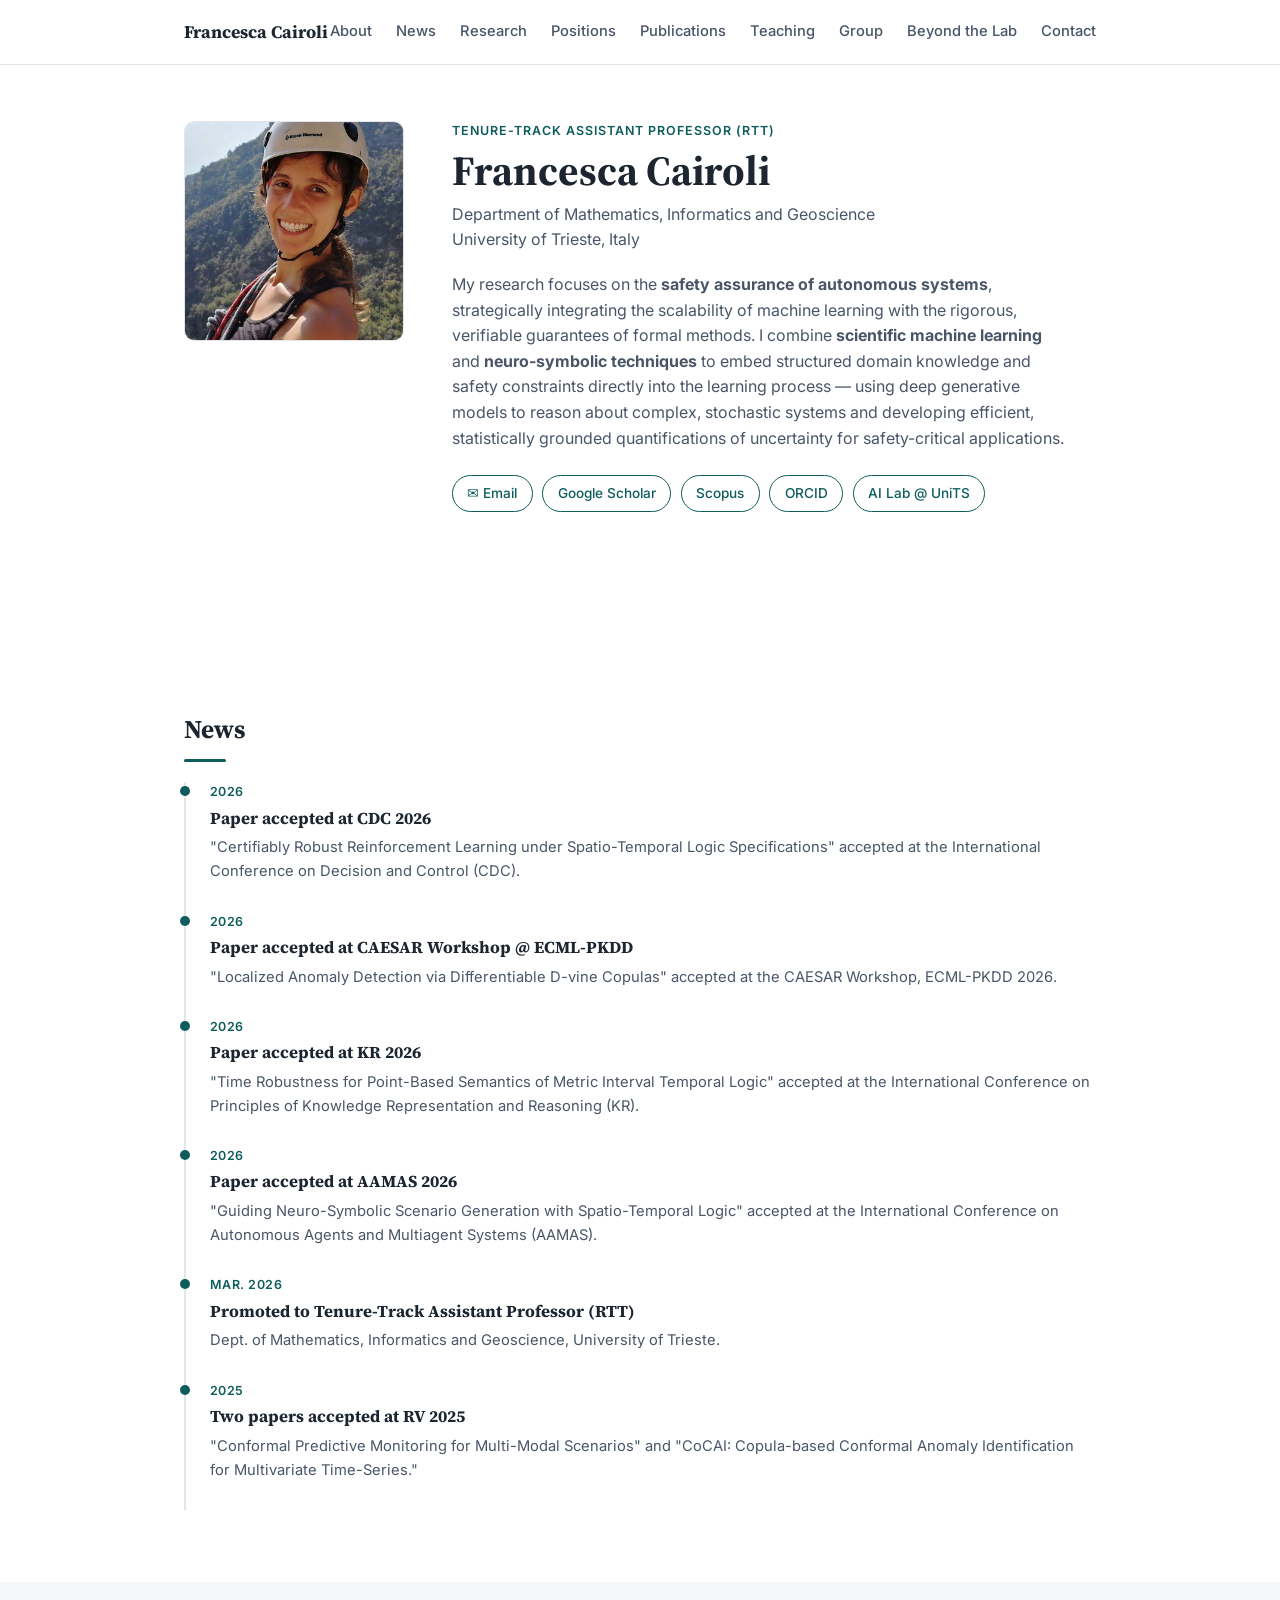
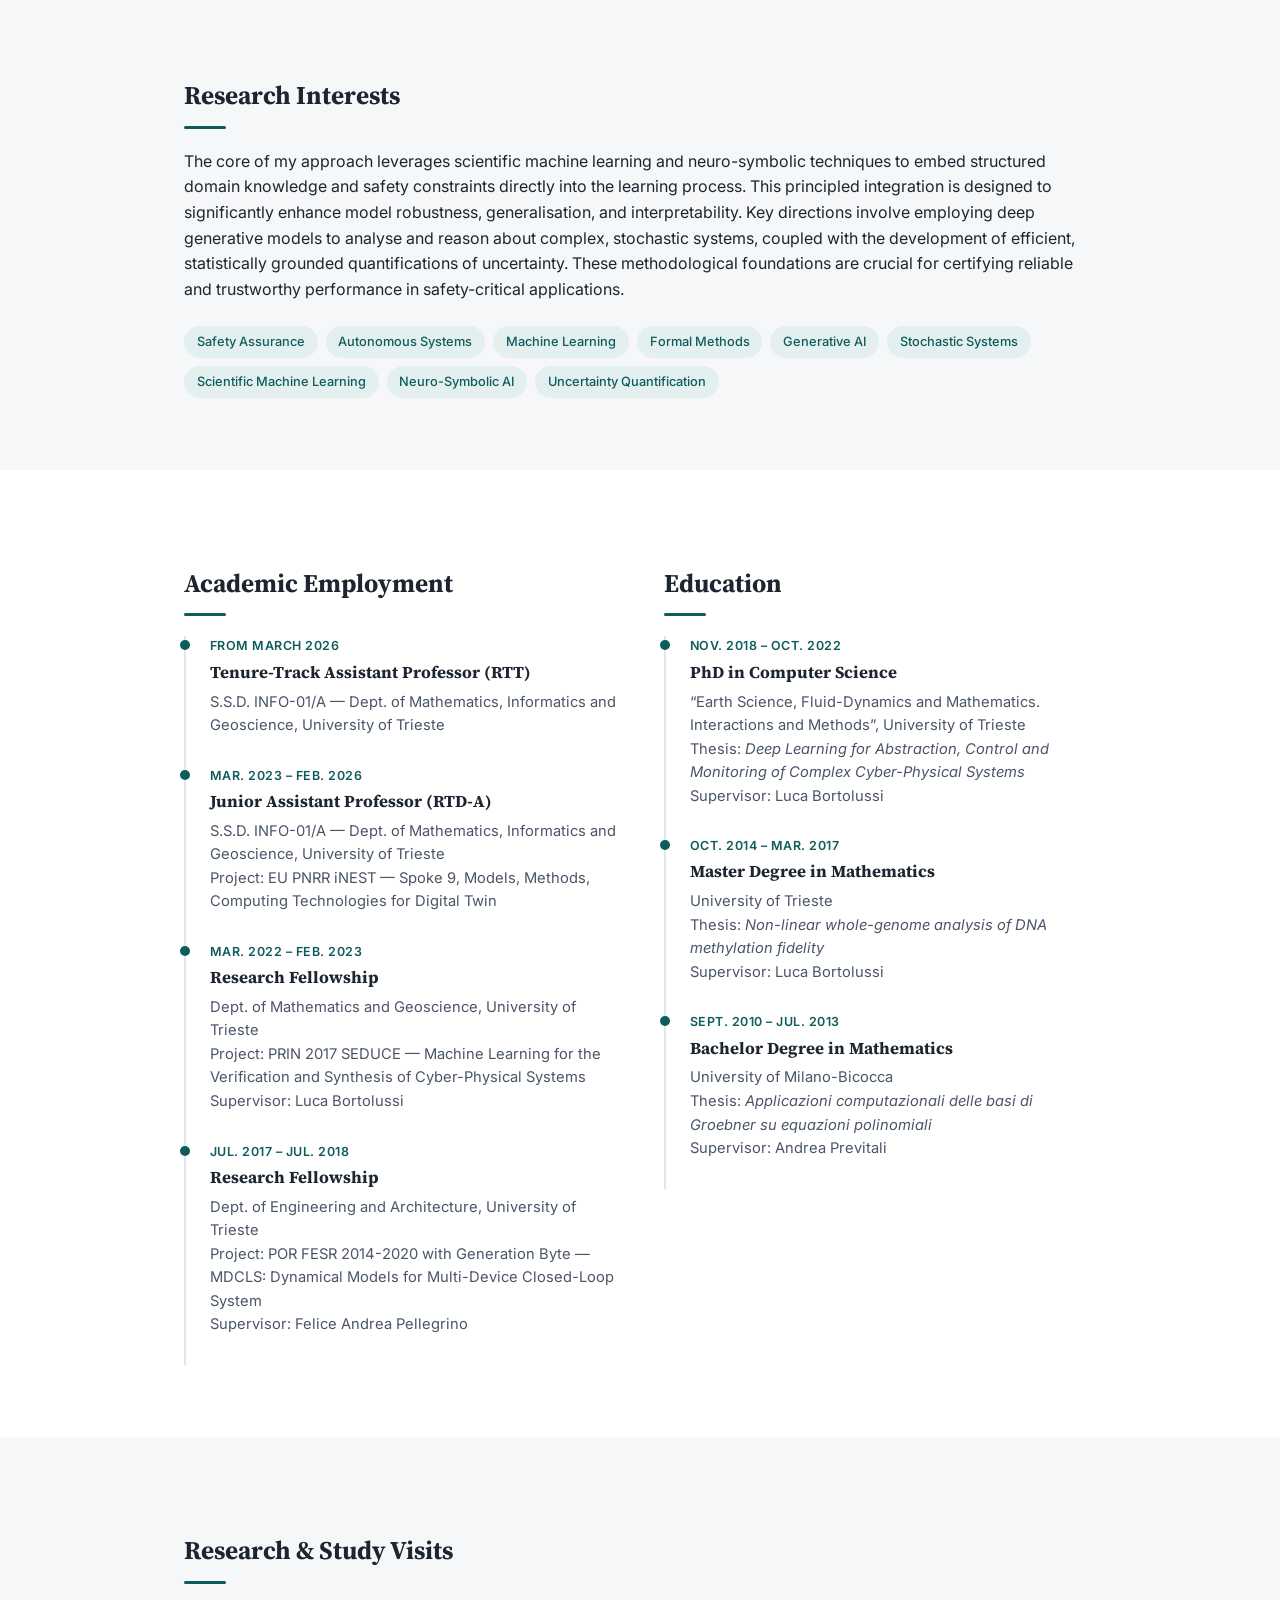
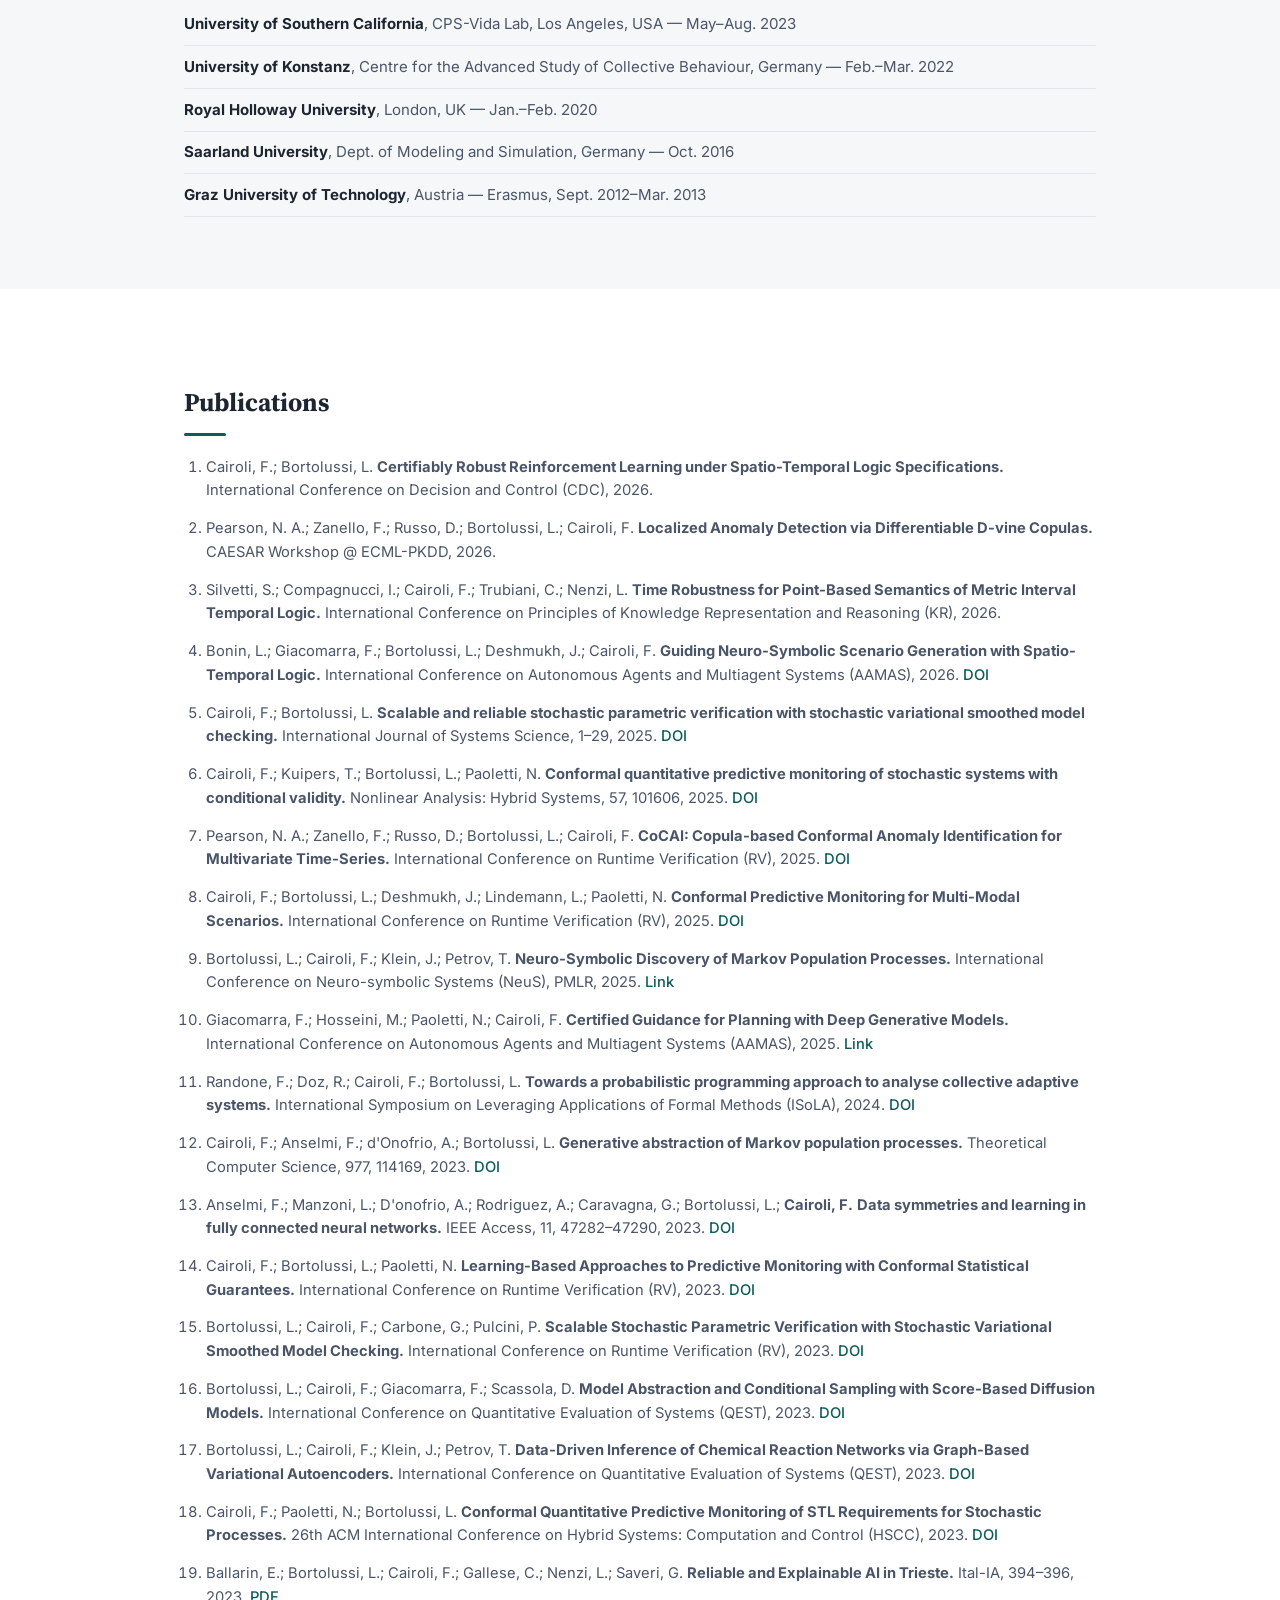
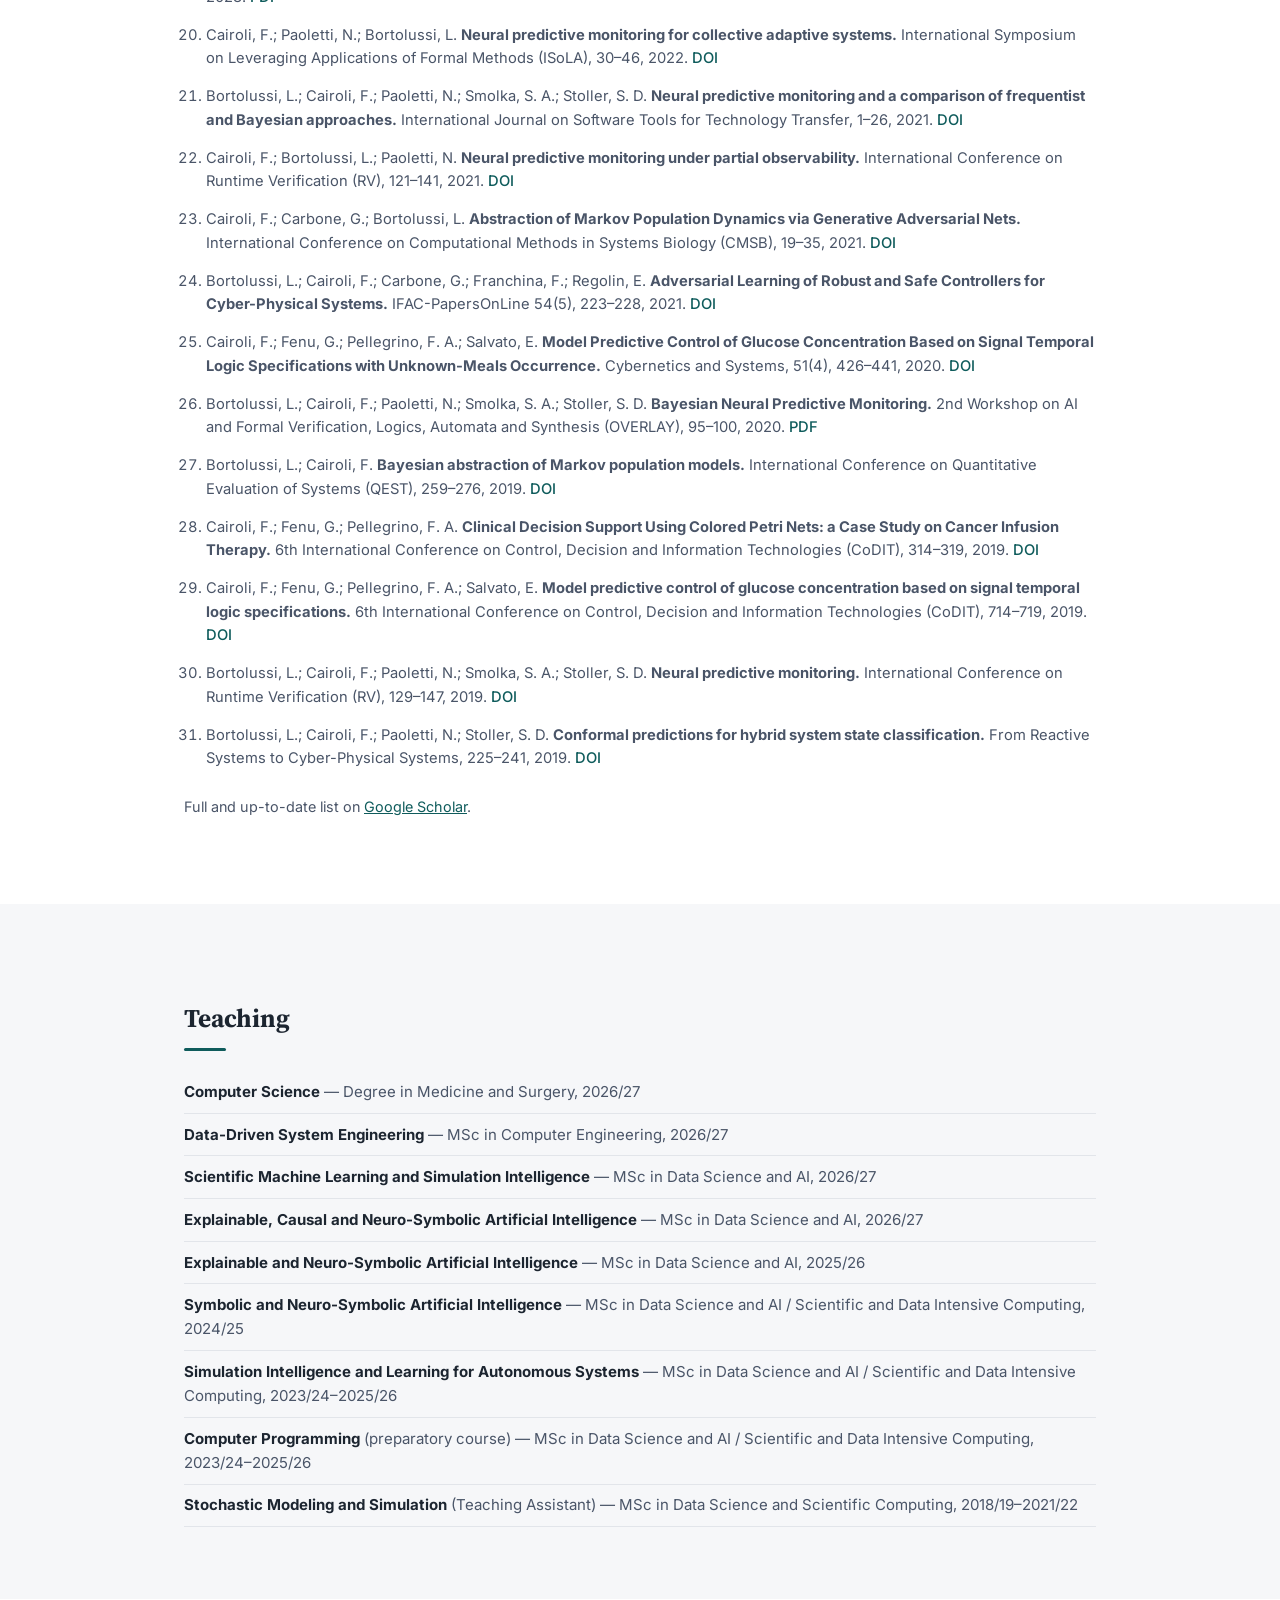
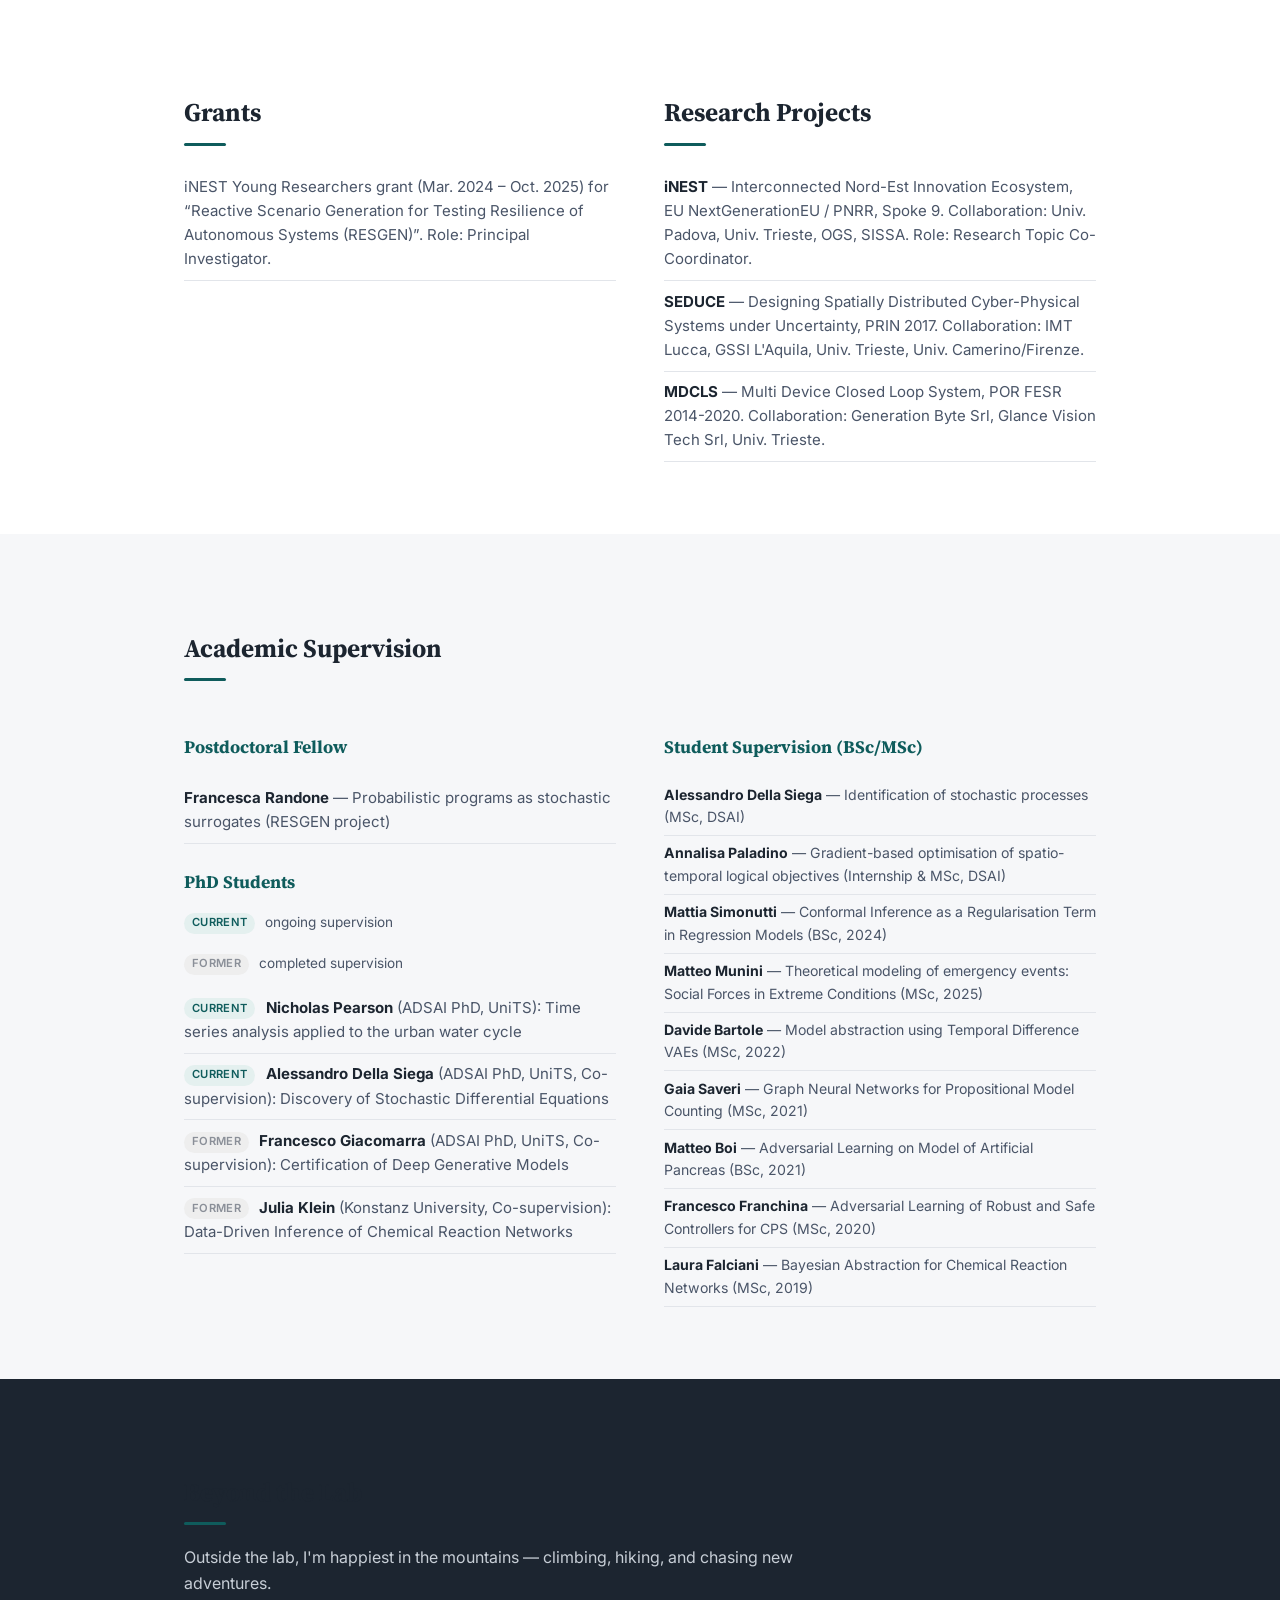
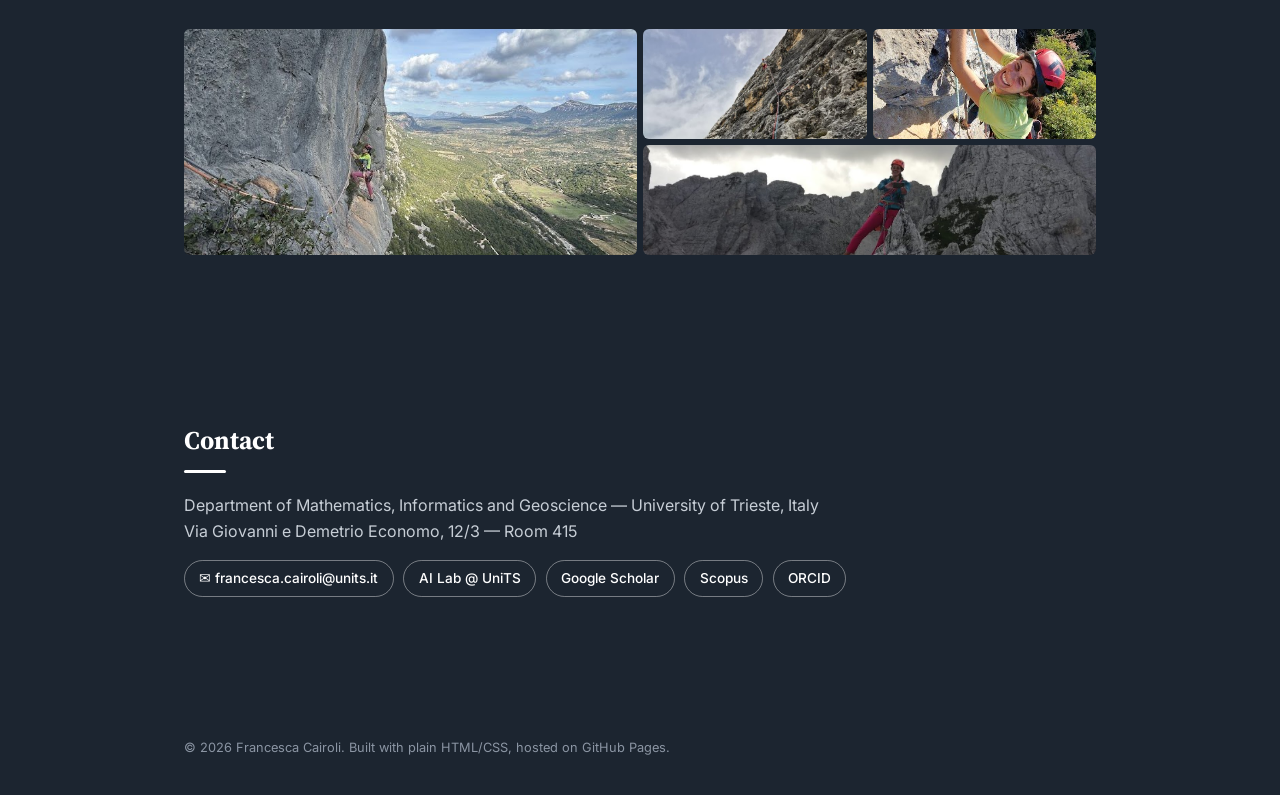
==== index.html @ 7a0b8127 "Add legend for Current/Former badges and merge double parentheses in PhD list" ====
<!DOCTYPE html>
<html lang="en">
<head>
<meta charset="UTF-8">
<meta name="viewport" content="width=device-width, initial-scale=1.0">
<title>Francesca Cairoli — Assistant Professor, University of Trieste</title>
<meta name="description" content="Francesca Cairoli, Tenure-Track Assistant Professor at the University of Trieste. Research on safety assurance of autonomous systems, scientific machine learning, and neuro-symbolic AI.">
<link rel="icon" href="data:,">
<link rel="preconnect" href="https://fonts.googleapis.com">
<link href="https://fonts.googleapis.com/css2?family=Source+Serif+4:wght@400;600;700&family=Inter:wght@400;500;600;700&display=swap" rel="stylesheet">
<link rel="stylesheet" href="css/style.css">
</head>
<body>

<header class="site-header">
  <div class="container header-inner">
    <a href="#top" class="brand">Francesca Cairoli</a>
    <button class="nav-toggle" id="navToggle" aria-label="Toggle navigation" aria-expanded="false">
      <span></span><span></span><span></span>
    </button>
    <nav class="site-nav" id="siteNav">
      <a href="#about">About</a>
      <a href="#news">News</a>
      <a href="#research">Research</a>
      <a href="#employment">Positions</a>
      <a href="#publications">Publications</a>
      <a href="#teaching">Teaching</a>
      <a href="#group">Group</a>
      <a href="#beyond">Beyond the Lab</a>
      <a href="#contact">Contact</a>
    </nav>
  </div>
</header>

<main id="top">

  <!-- ABOUT / HERO -->
  <section id="about" class="section hero">
    <div class="container hero-grid">
      <div class="hero-photo">
        <img src="assets/profile.jpg" alt="Portrait of Francesca Cairoli">
      </div>
      <div class="hero-text">
        <p class="eyebrow">Tenure-Track Assistant Professor (RTT)</p>
        <h1>Francesca Cairoli</h1>
        <p class="subtitle">Department of Mathematics, Informatics and Geoscience<br>University of Trieste, Italy</p>
        <p class="bio">
          My research focuses on the <strong>safety assurance of autonomous systems</strong>, strategically
          integrating the scalability of machine learning with the rigorous, verifiable guarantees of formal
          methods. I combine <strong>scientific machine learning</strong> and <strong>neuro-symbolic techniques</strong>
          to embed structured domain knowledge and safety constraints directly into the learning process —
          using deep generative models to reason about complex, stochastic systems and developing efficient,
          statistically grounded quantifications of uncertainty for safety-critical applications.
        </p>
        <div class="hero-links">
          <a href="mailto:francesca.cairoli@units.it">✉ Email</a>
          <a href="https://scholar.google.it/citations?user=3s1GGlIAAAAJ&hl=it" target="_blank" rel="noopener">Google Scholar</a>
          <a href="https://www.scopus.com/authid/detail.uri?authorId=57211159271" target="_blank" rel="noopener">Scopus</a>
          <a href="https://orcid.org/0000-0002-6994-6553" target="_blank" rel="noopener">ORCID</a>
          <a href="https://ai-lab.units.it/?page_id=240" target="_blank" rel="noopener">AI Lab @ UniTS</a>
        </div>
      </div>
    </div>
  </section>

  <!-- NEWS -->
  <section id="news" class="section">
    <div class="container">
      <h2>News</h2>
      <ul class="timeline">
        <li>
          <div class="timeline-date">2026</div>
          <div class="timeline-body">
            <h3>Paper accepted at CDC 2026</h3>
            <p>"Certifiably Robust Reinforcement Learning under Spatio-Temporal Logic Specifications" accepted at the International Conference on Decision and Control (CDC).</p>
          </div>
        </li>
        <li>
          <div class="timeline-date">2026</div>
          <div class="timeline-body">
            <h3>Paper accepted at CAESAR Workshop @ ECML-PKDD</h3>
            <p>"Localized Anomaly Detection via Differentiable D-vine Copulas" accepted at the CAESAR Workshop, ECML-PKDD 2026.</p>
          </div>
        </li>
        <li>
          <div class="timeline-date">2026</div>
          <div class="timeline-body">
            <h3>Paper accepted at KR 2026</h3>
            <p>"Time Robustness for Point-Based Semantics of Metric Interval Temporal Logic" accepted at the International Conference on Principles of Knowledge Representation and Reasoning (KR).</p>
          </div>
        </li>
        <li>
          <div class="timeline-date">2026</div>
          <div class="timeline-body">
            <h3>Paper accepted at AAMAS 2026</h3>
            <p>"Guiding Neuro-Symbolic Scenario Generation with Spatio-Temporal Logic" accepted at the International Conference on Autonomous Agents and Multiagent Systems (AAMAS).</p>
          </div>
        </li>
        <li>
          <div class="timeline-date">Mar. 2026</div>
          <div class="timeline-body">
            <h3>Promoted to Tenure-Track Assistant Professor (RTT)</h3>
            <p>Dept. of Mathematics, Informatics and Geoscience, University of Trieste.</p>
          </div>
        </li>
        <li>
          <div class="timeline-date">2025</div>
          <div class="timeline-body">
            <h3>Two papers accepted at RV 2025</h3>
            <p>"Conformal Predictive Monitoring for Multi-Modal Scenarios" and "CoCAI: Copula-based Conformal Anomaly Identification for Multivariate Time-Series."</p>
          </div>
        </li>
      </ul>
    </div>
  </section>

  <!-- RESEARCH -->
  <section id="research" class="section alt">
    <div class="container">
      <h2>Research Interests</h2>
      <p>
        The core of my approach leverages scientific machine learning and neuro-symbolic techniques to embed
        structured domain knowledge and safety constraints directly into the learning process. This principled
        integration is designed to significantly enhance model robustness, generalisation, and interpretability.
        Key directions involve employing deep generative models to analyse and reason about complex, stochastic
        systems, coupled with the development of efficient, statistically grounded quantifications of uncertainty.
        These methodological foundations are crucial for certifying reliable and trustworthy performance in
        safety-critical applications.
      </p>
      <div class="tags">
        <span>Safety Assurance</span><span>Autonomous Systems</span><span>Machine Learning</span>
        <span>Formal Methods</span><span>Generative AI</span><span>Stochastic Systems</span>
        <span>Scientific Machine Learning</span><span>Neuro-Symbolic AI</span><span>Uncertainty Quantification</span>
      </div>
    </div>
  </section>

  <!-- EMPLOYMENT & EDUCATION -->
  <section id="employment" class="section">
    <div class="container two-col">
      <div>
        <h2>Academic Employment</h2>
        <ul class="timeline">
          <li>
            <div class="timeline-date">From March 2026</div>
            <div class="timeline-body">
              <h3>Tenure-Track Assistant Professor (RTT)</h3>
              <p>S.S.D. INFO-01/A — Dept. of Mathematics, Informatics and Geoscience, University of Trieste</p>
            </div>
          </li>
          <li>
            <div class="timeline-date">Mar. 2023 – Feb. 2026</div>
            <div class="timeline-body">
              <h3>Junior Assistant Professor (RTD-A)</h3>
              <p>S.S.D. INFO-01/A — Dept. of Mathematics, Informatics and Geoscience, University of Trieste<br>
              Project: EU PNRR iNEST — Spoke 9, Models, Methods, Computing Technologies for Digital Twin</p>
            </div>
          </li>
          <li>
            <div class="timeline-date">Mar. 2022 – Feb. 2023</div>
            <div class="timeline-body">
              <h3>Research Fellowship</h3>
              <p>Dept. of Mathematics and Geoscience, University of Trieste<br>
              Project: PRIN 2017 SEDUCE — Machine Learning for the Verification and Synthesis of Cyber-Physical Systems<br>
              Supervisor: Luca Bortolussi</p>
            </div>
          </li>
          <li>
            <div class="timeline-date">Jul. 2017 – Jul. 2018</div>
            <div class="timeline-body">
              <h3>Research Fellowship</h3>
              <p>Dept. of Engineering and Architecture, University of Trieste<br>
              Project: POR FESR 2014-2020 with Generation Byte — MDCLS: Dynamical Models for Multi-Device Closed-Loop System<br>
              Supervisor: Felice Andrea Pellegrino</p>
            </div>
          </li>
        </ul>
      </div>
      <div>
        <h2>Education</h2>
        <ul class="timeline">
          <li>
            <div class="timeline-date">Nov. 2018 – Oct. 2022</div>
            <div class="timeline-body">
              <h3>PhD in Computer Science</h3>
              <p>“Earth Science, Fluid-Dynamics and Mathematics. Interactions and Methods”, University of Trieste<br>
              Thesis: <em>Deep Learning for Abstraction, Control and Monitoring of Complex Cyber-Physical Systems</em><br>
              Supervisor: Luca Bortolussi</p>
            </div>
          </li>
          <li>
            <div class="timeline-date">Oct. 2014 – Mar. 2017</div>
            <div class="timeline-body">
              <h3>Master Degree in Mathematics</h3>
              <p>University of Trieste<br>
              Thesis: <em>Non-linear whole-genome analysis of DNA methylation fidelity</em><br>
              Supervisor: Luca Bortolussi</p>
            </div>
          </li>
          <li>
            <div class="timeline-date">Sept. 2010 – Jul. 2013</div>
            <div class="timeline-body">
              <h3>Bachelor Degree in Mathematics</h3>
              <p>University of Milano-Bicocca<br>
              Thesis: <em>Applicazioni computazionali delle basi di Groebner su equazioni polinomiali</em><br>
              Supervisor: Andrea Previtali</p>
            </div>
          </li>
        </ul>
      </div>
    </div>
  </section>

  <!-- RESEARCH VISITS -->
  <section class="section alt">
    <div class="container">
      <h2>Research &amp; Study Visits</h2>
      <ul class="plain-list">
        <li><strong>University of Southern California</strong>, CPS-Vida Lab, Los Angeles, USA — May–Aug. 2023</li>
        <li><strong>University of Konstanz</strong>, Centre for the Advanced Study of Collective Behaviour, Germany — Feb.–Mar. 2022</li>
        <li><strong>Royal Holloway University</strong>, London, UK — Jan.–Feb. 2020</li>
        <li><strong>Saarland University</strong>, Dept. of Modeling and Simulation, Germany — Oct. 2016</li>
        <li><strong>Graz University of Technology</strong>, Austria — Erasmus, Sept. 2012–Mar. 2013</li>
      </ul>
    </div>
  </section>

  <!-- PUBLICATIONS -->
  <section id="publications" class="section">
    <div class="container">
      <h2>Publications</h2>

      <ol class="pub-list">
        <li>Cairoli, F.; Bortolussi, L. <strong>Certifiably Robust Reinforcement Learning under Spatio-Temporal Logic Specifications.</strong> International Conference on Decision and Control (CDC), 2026.</li>
        <li>Pearson, N. A.; Zanello, F.; Russo, D.; Bortolussi, L.; Cairoli, F. <strong>Localized Anomaly Detection via Differentiable D-vine Copulas.</strong> CAESAR Workshop @ ECML-PKDD, 2026.</li>
        <li>Silvetti, S.; Compagnucci, I.; Cairoli, F.; Trubiani, C.; Nenzi, L. <strong>Time Robustness for Point-Based Semantics of Metric Interval Temporal Logic.</strong> International Conference on Principles of Knowledge Representation and Reasoning (KR), 2026.</li>
        <li>Bonin, L.; Giacomarra, F.; Bortolussi, L.; Deshmukh, J.; Cairoli, F. <strong>Guiding Neuro-Symbolic Scenario Generation with Spatio-Temporal Logic.</strong> International Conference on Autonomous Agents and Multiagent Systems (AAMAS), 2026. <a href="https://doi.org/10.65109/JCRA2597" target="_blank" rel="noopener">DOI</a></li>
        <li>Cairoli, F.; Bortolussi, L. <strong>Scalable and reliable stochastic parametric verification with stochastic variational smoothed model checking.</strong> International Journal of Systems Science, 1–29, 2025. <a href="https://doi.org/10.1080/00207721.2025.2490618" target="_blank" rel="noopener">DOI</a></li>
        <li>Cairoli, F.; Kuipers, T.; Bortolussi, L.; Paoletti, N. <strong>Conformal quantitative predictive monitoring of stochastic systems with conditional validity.</strong> Nonlinear Analysis: Hybrid Systems, 57, 101606, 2025. <a href="https://doi.org/10.1016/j.nahs.2025.101606" target="_blank" rel="noopener">DOI</a></li>
        <li>Pearson, N. A.; Zanello, F.; Russo, D.; Bortolussi, L.; Cairoli, F. <strong>CoCAI: Copula-based Conformal Anomaly Identification for Multivariate Time-Series.</strong> International Conference on Runtime Verification (RV), 2025. <a href="https://doi.org/10.1007/978-3-032-05435-7_17" target="_blank" rel="noopener">DOI</a></li>
        <li>Cairoli, F.; Bortolussi, L.; Deshmukh, J.; Lindemann, L.; Paoletti, N. <strong>Conformal Predictive Monitoring for Multi-Modal Scenarios.</strong> International Conference on Runtime Verification (RV), 2025. <a href="https://doi.org/10.1007/978-3-032-05435-7_19" target="_blank" rel="noopener">DOI</a></li>
        <li>Bortolussi, L.; Cairoli, F.; Klein, J.; Petrov, T. <strong>Neuro-Symbolic Discovery of Markov Population Processes.</strong> International Conference on Neuro-symbolic Systems (NeuS), PMLR, 2025. <a href="https://proceedings.mlr.press/v288/bortolussi25a.html" target="_blank" rel="noopener">Link</a></li>
        <li>Giacomarra, F.; Hosseini, M.; Paoletti, N.; Cairoli, F. <strong>Certified Guidance for Planning with Deep Generative Models.</strong> International Conference on Autonomous Agents and Multiagent Systems (AAMAS), 2025. <a href="https://dl.acm.org/doi/10.5555/3709347.3743606" target="_blank" rel="noopener">Link</a></li>
        <li>Randone, F.; Doz, R.; Cairoli, F.; Bortolussi, L. <strong>Towards a probabilistic programming approach to analyse collective adaptive systems.</strong> International Symposium on Leveraging Applications of Formal Methods (ISoLA), 2024. <a href="https://doi.org/10.1007/978-3-031-73709-1_11" target="_blank" rel="noopener">DOI</a></li>
        <li>Cairoli, F.; Anselmi, F.; d'Onofrio, A.; Bortolussi, L. <strong>Generative abstraction of Markov population processes.</strong> Theoretical Computer Science, 977, 114169, 2023. <a href="https://doi.org/10.1016/j.tcs.2023.114169" target="_blank" rel="noopener">DOI</a></li>
        <li>Anselmi, F.; Manzoni, L.; D'onofrio, A.; Rodriguez, A.; Caravagna, G.; Bortolussi, L.; <strong>Cairoli, F.</strong> <strong>Data symmetries and learning in fully connected neural networks.</strong> IEEE Access, 11, 47282–47290, 2023. <a href="https://doi.org/10.1109/ACCESS.2023.3274938" target="_blank" rel="noopener">DOI</a></li>
        <li>Cairoli, F.; Bortolussi, L.; Paoletti, N. <strong>Learning-Based Approaches to Predictive Monitoring with Conformal Statistical Guarantees.</strong> International Conference on Runtime Verification (RV), 2023. <a href="https://doi.org/10.1007/978-3-031-44267-4_26" target="_blank" rel="noopener">DOI</a></li>
        <li>Bortolussi, L.; Cairoli, F.; Carbone, G.; Pulcini, P. <strong>Scalable Stochastic Parametric Verification with Stochastic Variational Smoothed Model Checking.</strong> International Conference on Runtime Verification (RV), 2023. <a href="https://doi.org/10.1007/978-3-031-44267-4_3" target="_blank" rel="noopener">DOI</a></li>
        <li>Bortolussi, L.; Cairoli, F.; Giacomarra, F.; Scassola, D. <strong>Model Abstraction and Conditional Sampling with Score-Based Diffusion Models.</strong> International Conference on Quantitative Evaluation of Systems (QEST), 2023. <a href="https://doi.org/10.1007/978-3-031-43835-6_21" target="_blank" rel="noopener">DOI</a></li>
        <li>Bortolussi, L.; Cairoli, F.; Klein, J.; Petrov, T. <strong>Data-Driven Inference of Chemical Reaction Networks via Graph-Based Variational Autoencoders.</strong> International Conference on Quantitative Evaluation of Systems (QEST), 2023. <a href="https://doi.org/10.1007/978-3-031-43835-6_10" target="_blank" rel="noopener">DOI</a></li>
        <li>Cairoli, F.; Paoletti, N.; Bortolussi, L. <strong>Conformal Quantitative Predictive Monitoring of STL Requirements for Stochastic Processes.</strong> 26th ACM International Conference on Hybrid Systems: Computation and Control (HSCC), 2023. <a href="https://doi.org/10.1145/3575870.3587113" target="_blank" rel="noopener">DOI</a></li>
        <li>Ballarin, E.; Bortolussi, L.; Cairoli, F.; Gallese, C.; Nenzi, L.; Saveri, G. <strong>Reliable and Explainable AI in Trieste.</strong> Ital-IA, 394–396, 2023. <a href="https://ceur-ws.org/Vol-3486/26.pdf" target="_blank" rel="noopener">PDF</a></li>
        <li>Cairoli, F.; Paoletti, N.; Bortolussi, L. <strong>Neural predictive monitoring for collective adaptive systems.</strong> International Symposium on Leveraging Applications of Formal Methods (ISoLA), 30–46, 2022. <a href="https://doi.org/10.1007/978-3-031-19759-8_3" target="_blank" rel="noopener">DOI</a></li>
        <li>Bortolussi, L.; Cairoli, F.; Paoletti, N.; Smolka, S. A.; Stoller, S. D. <strong>Neural predictive monitoring and a comparison of frequentist and Bayesian approaches.</strong> International Journal on Software Tools for Technology Transfer, 1–26, 2021. <a href="https://doi.org/10.1007/s10009-021-00623-1" target="_blank" rel="noopener">DOI</a></li>
        <li>Cairoli, F.; Bortolussi, L.; Paoletti, N. <strong>Neural predictive monitoring under partial observability.</strong> International Conference on Runtime Verification (RV), 121–141, 2021. <a href="https://doi.org/10.1007/978-3-030-88494-9_7" target="_blank" rel="noopener">DOI</a></li>
        <li>Cairoli, F.; Carbone, G.; Bortolussi, L. <strong>Abstraction of Markov Population Dynamics via Generative Adversarial Nets.</strong> International Conference on Computational Methods in Systems Biology (CMSB), 19–35, 2021. <a href="https://doi.org/10.1007/978-3-030-85633-5_2" target="_blank" rel="noopener">DOI</a></li>
        <li>Bortolussi, L.; Cairoli, F.; Carbone, G.; Franchina, F.; Regolin, E. <strong>Adversarial Learning of Robust and Safe Controllers for Cyber-Physical Systems.</strong> IFAC-PapersOnLine 54(5), 223–228, 2021. <a href="https://doi.org/10.1016/j.ifacol.2021.08.502" target="_blank" rel="noopener">DOI</a></li>
        <li>Cairoli, F.; Fenu, G.; Pellegrino, F. A.; Salvato, E. <strong>Model Predictive Control of Glucose Concentration Based on Signal Temporal Logic Specifications with Unknown-Meals Occurrence.</strong> Cybernetics and Systems, 51(4), 426–441, 2020. <a href="https://doi.org/10.1080/01969722.2020.1758463" target="_blank" rel="noopener">DOI</a></li>
        <li>Bortolussi, L.; Cairoli, F.; Paoletti, N.; Smolka, S. A.; Stoller, S. D. <strong>Bayesian Neural Predictive Monitoring.</strong> 2nd Workshop on AI and Formal Verification, Logics, Automata and Synthesis (OVERLAY), 95–100, 2020. <a href="https://ceur-ws.org/Vol-2785/paper16.pdf" target="_blank" rel="noopener">PDF</a></li>
        <li>Bortolussi, L.; Cairoli, F. <strong>Bayesian abstraction of Markov population models.</strong> International Conference on Quantitative Evaluation of Systems (QEST), 259–276, 2019. <a href="https://doi.org/10.1007/978-3-030-30281-8_15" target="_blank" rel="noopener">DOI</a></li>
        <li>Cairoli, F.; Fenu, G.; Pellegrino, F. A. <strong>Clinical Decision Support Using Colored Petri Nets: a Case Study on Cancer Infusion Therapy.</strong> 6th International Conference on Control, Decision and Information Technologies (CoDIT), 314–319, 2019. <a href="https://doi.org/10.1109/CoDIT.2019.8820456" target="_blank" rel="noopener">DOI</a></li>
        <li>Cairoli, F.; Fenu, G.; Pellegrino, F. A.; Salvato, E. <strong>Model predictive control of glucose concentration based on signal temporal logic specifications.</strong> 6th International Conference on Control, Decision and Information Technologies (CoDIT), 714–719, 2019. <a href="https://doi.org/10.1109/CoDIT.2019.8820492" target="_blank" rel="noopener">DOI</a></li>
        <li>Bortolussi, L.; Cairoli, F.; Paoletti, N.; Smolka, S. A.; Stoller, S. D. <strong>Neural predictive monitoring.</strong> International Conference on Runtime Verification (RV), 129–147, 2019. <a href="https://doi.org/10.1007/978-3-030-32079-9_8" target="_blank" rel="noopener">DOI</a></li>
        <li>Bortolussi, L.; Cairoli, F.; Paoletti, N.; Stoller, S. D. <strong>Conformal predictions for hybrid system state classification.</strong> From Reactive Systems to Cyber-Physical Systems, 225–241, 2019. <a href="https://doi.org/10.1007/978-3-030-31514-6_13" target="_blank" rel="noopener">DOI</a></li>
      </ol>

      <p class="pub-more">Full and up-to-date list on <a href="https://scholar.google.it/citations?user=3s1GGlIAAAAJ&hl=it" target="_blank" rel="noopener">Google Scholar</a>.</p>
    </div>
  </section>

  <!-- TEACHING -->
  <section id="teaching" class="section alt">
    <div class="container">
      <h2>Teaching</h2>
      <ul class="plain-list">
        <li><strong>Computer Science</strong> — Degree in Medicine and Surgery, 2026/27</li>
        <li><strong>Data-Driven System Engineering</strong> — MSc in Computer Engineering, 2026/27</li>
        <li><strong>Scientific Machine Learning and Simulation Intelligence</strong> — MSc in Data Science and AI, 2026/27</li>
        <li><strong>Explainable, Causal and Neuro-Symbolic Artificial Intelligence</strong> — MSc in Data Science and AI, 2026/27</li>
        <li><strong>Explainable and Neuro-Symbolic Artificial Intelligence</strong> — MSc in Data Science and AI, 2025/26</li>
        <li><strong>Symbolic and Neuro-Symbolic Artificial Intelligence</strong> — MSc in Data Science and AI / Scientific and Data Intensive Computing, 2024/25</li>
        <li><strong>Simulation Intelligence and Learning for Autonomous Systems</strong> — MSc in Data Science and AI / Scientific and Data Intensive Computing, 2023/24–2025/26</li>
        <li><strong>Computer Programming</strong> (preparatory course) — MSc in Data Science and AI / Scientific and Data Intensive Computing, 2023/24–2025/26</li>
        <li><strong>Stochastic Modeling and Simulation</strong> (Teaching Assistant) — MSc in Data Science and Scientific Computing, 2018/19–2021/22</li>
      </ul>
    </div>
  </section>

  <!-- GRANTS & PROJECTS -->
  <section class="section">
    <div class="container two-col">
      <div>
        <h2>Grants</h2>
        <ul class="plain-list">
          <li>iNEST Young Researchers grant (Mar. 2024 – Oct. 2025) for “Reactive Scenario Generation for Testing Resilience of Autonomous Systems (RESGEN)”. Role: Principal Investigator.</li>
        </ul>
      </div>
      <div>
        <h2>Research Projects</h2>
        <ul class="plain-list">
          <li><strong>iNEST</strong> — Interconnected Nord-Est Innovation Ecosystem, EU NextGenerationEU / PNRR, Spoke 9. Collaboration: Univ. Padova, Univ. Trieste, OGS, SISSA. Role: Research Topic Co-Coordinator.</li>
          <li><strong>SEDUCE</strong> — Designing Spatially Distributed Cyber-Physical Systems under Uncertainty, PRIN 2017. Collaboration: IMT Lucca, GSSI L'Aquila, Univ. Trieste, Univ. Camerino/Firenze.</li>
          <li><strong>MDCLS</strong> — Multi Device Closed Loop System, POR FESR 2014-2020. Collaboration: Generation Byte Srl, Glance Vision Tech Srl, Univ. Trieste.</li>
        </ul>
      </div>
    </div>
  </section>

  <!-- GROUP / SUPERVISION -->
  <section id="group" class="section alt">
    <div class="container">
      <h2>Academic Supervision</h2>
      <div class="two-col">
        <div>
          <h3 class="pub-subhead">Postdoctoral Fellow</h3>
          <ul class="plain-list">
            <li><strong>Francesca Randone</strong> — Probabilistic programs as stochastic surrogates (RESGEN project)</li>
          </ul>
          <h3 class="pub-subhead" style="margin-top:1.5rem">PhD Students</h3>
          <div class="student-legend">
            <span><span class="student-status student-status-current">Current</span> ongoing supervision</span>
            <span><span class="student-status student-status-former">Former</span> completed supervision</span>
          </div>
          <ul class="plain-list">
            <li class="student-current"><span class="student-status">Current</span> <strong>Nicholas Pearson</strong> (ADSAI PhD, UniTS): Time series analysis applied to the urban water cycle</li>
            <li class="student-current"><span class="student-status">Current</span> <strong>Alessandro Della Siega</strong> (ADSAI PhD, UniTS, Co-supervision): Discovery of Stochastic Differential Equations</li>
            <li class="student-former"><span class="student-status">Former</span> <strong>Francesco Giacomarra</strong> (ADSAI PhD, UniTS, Co-supervision): Certification of Deep Generative Models</li>
            <li class="student-former"><span class="student-status">Former</span> <strong>Julia Klein</strong> (Konstanz University, Co-supervision): Data-Driven Inference of Chemical Reaction Networks</li>
          </ul>
        </div>
        <div>
          <h3 class="pub-subhead">Student Supervision (BSc/MSc)</h3>
          <ul class="plain-list compact">
            <li><strong>Alessandro Della Siega</strong> — Identification of stochastic processes (MSc, DSAI)</li>
            <li><strong>Annalisa Paladino</strong> — Gradient-based optimisation of spatio-temporal logical objectives (Internship &amp; MSc, DSAI)</li>
            <li><strong>Mattia Simonutti</strong> — Conformal Inference as a Regularisation Term in Regression Models (BSc, 2024)</li>
            <li><strong>Matteo Munini</strong> — Theoretical modeling of emergency events: Social Forces in Extreme Conditions (MSc, 2025)</li>
            <li><strong>Davide Bartole</strong> — Model abstraction using Temporal Difference VAEs (MSc, 2022)</li>
            <li><strong>Gaia Saveri</strong> — Graph Neural Networks for Propositional Model Counting (MSc, 2021)</li>
            <li><strong>Matteo Boi</strong> — Adversarial Learning on Model of Artificial Pancreas (BSc, 2021)</li>
            <li><strong>Francesco Franchina</strong> — Adversarial Learning of Robust and Safe Controllers for CPS (MSc, 2020)</li>
            <li><strong>Laura Falciani</strong> — Bayesian Abstraction for Chemical Reaction Networks (MSc, 2019)</li>
          </ul>
        </div>
      </div>
    </div>
  </section>

  <!-- BEYOND THE LAB -->
  <section id="beyond" class="section beyond-section">
    <div class="container">
      <h2 class="light-heading">Beyond the Lab</h2>
      <p class="beyond-intro">
        Outside the lab, I'm happiest in the mountains — climbing, hiking, and chasing new adventures.
      </p>
      <div class="gallery">
        <div class="gallery-item large">
          <img src="assets/climb-1.jpg" alt="Traversing a rock face above a green valley">
        </div>
        <div class="gallery-item">
          <img src="assets/climb-2.jpg" alt="Climbing rope against a rock wall">
        </div>
        <div class="gallery-item">
          <img src="assets/climb-4.jpg" alt="Reaching for the next hold while climbing">
        </div>
        <div class="gallery-item wide">
          <img src="assets/climb-3.jpg" alt="Standing on a mountain ridge summit">
        </div>
      </div>
    </div>
  </section>

  <!-- CONTACT -->
  <section id="contact" class="section contact-section">
    <div class="container">
      <h2>Contact</h2>
      <p>Department of Mathematics, Informatics and Geoscience — University of Trieste, Italy<br>
      Via Giovanni e Demetrio Economo, 12/3 — Room 415</p>
      <div class="hero-links">
        <a href="mailto:francesca.cairoli@units.it">✉ francesca.cairoli@units.it</a>
        <a href="https://ai-lab.units.it/?page_id=240" target="_blank" rel="noopener">AI Lab @ UniTS</a>
        <a href="https://scholar.google.it/citations?user=3s1GGlIAAAAJ&hl=it" target="_blank" rel="noopener">Google Scholar</a>
        <a href="https://www.scopus.com/authid/detail.uri?authorId=57211159271" target="_blank" rel="noopener">Scopus</a>
        <a href="https://orcid.org/0000-0002-6994-6553" target="_blank" rel="noopener">ORCID</a>
      </div>
    </div>
  </section>

</main>

<footer class="site-footer">
  <div class="container">
    <p>© <span id="year"></span> Francesca Cairoli. Built with plain HTML/CSS, hosted on GitHub Pages.</p>
  </div>
</footer>

<script src="js/script.js"></script>
</body>
</html>
---- css/style.css ----
:root {
  --ink: #1c2530;
  --ink-soft: #4a5568;
  --paper: #ffffff;
  --paper-alt: #f6f7f9;
  --accent: #0f5c5c;
  --accent-soft: #e4f0ef;
  --border: #e2e5ea;
  --serif: 'Source Serif 4', Georgia, serif;
  --sans: 'Inter', -apple-system, BlinkMacSystemFont, 'Segoe UI', sans-serif;
  --max: 960px;
}

* { box-sizing: border-box; }

html { scroll-behavior: smooth; }

body {
  margin: 0;
  font-family: var(--sans);
  color: var(--ink);
  background: var(--paper);
  line-height: 1.6;
  -webkit-font-smoothing: antialiased;
}

.container {
  max-width: var(--max);
  margin: 0 auto;
  padding: 0 1.5rem;
}

/* Header */
.site-header {
  position: sticky;
  top: 0;
  z-index: 50;
  background: rgba(255,255,255,0.92);
  backdrop-filter: blur(6px);
  border-bottom: 1px solid var(--border);
}

.header-inner {
  display: flex;
  align-items: center;
  justify-content: space-between;
  height: 64px;
}

.brand {
  font-family: var(--serif);
  font-weight: 700;
  font-size: 1.1rem;
  color: var(--ink);
  text-decoration: none;
}

.site-nav {
  display: flex;
  gap: 1.5rem;
}

.site-nav a {
  color: var(--ink-soft);
  text-decoration: none;
  font-size: 0.92rem;
  font-weight: 500;
  transition: color 0.15s;
}

.site-nav a:hover { color: var(--accent); }

.nav-toggle {
  display: none;
  flex-direction: column;
  gap: 5px;
  background: none;
  border: none;
  cursor: pointer;
  padding: 8px;
}

.nav-toggle span {
  width: 22px;
  height: 2px;
  background: var(--ink);
  display: block;
}

/* Sections */
.section {
  padding: 4.5rem 0;
}

.section.alt {
  background: var(--paper-alt);
}

.section h2 {
  font-family: var(--serif);
  font-size: 1.6rem;
  margin-bottom: 1.25rem;
  color: var(--ink);
}

.section h2::after {
  content: "";
  display: block;
  width: 42px;
  height: 3px;
  background: var(--accent);
  margin-top: 0.6rem;
  border-radius: 2px;
}

.two-col {
  display: grid;
  grid-template-columns: 1fr 1fr;
  gap: 3rem;
}

/* Hero */
.hero { padding-top: 3.5rem; }

.hero-grid {
  display: grid;
  grid-template-columns: 220px 1fr;
  gap: 3rem;
  align-items: start;
}

.hero-photo img {
  width: 100%;
  border-radius: 10px;
  border: 1px solid var(--border);
  object-fit: cover;
  aspect-ratio: 1 / 1;
}

.eyebrow {
  text-transform: uppercase;
  letter-spacing: 0.08em;
  font-size: 0.78rem;
  font-weight: 600;
  color: var(--accent);
  margin: 0 0 0.4rem;
}

.hero-text h1 {
  font-family: var(--serif);
  font-size: 2.6rem;
  margin: 0 0 0.4rem;
  line-height: 1.15;
}

.subtitle {
  color: var(--ink-soft);
  margin: 0 0 1.2rem;
  font-size: 1rem;
}

.bio {
  max-width: 62ch;
  color: var(--ink-soft);
  margin-bottom: 1.5rem;
}

.hero-links {
  display: flex;
  flex-wrap: wrap;
  gap: 0.6rem;
  margin-bottom: 2rem;
}

.hero-links a {
  font-size: 0.85rem;
  font-weight: 500;
  color: var(--accent);
  text-decoration: none;
  border: 1px solid var(--accent);
  padding: 0.4rem 0.9rem;
  border-radius: 999px;
  transition: background 0.15s, color 0.15s;
}

.hero-links a:hover {
  background: var(--accent);
  color: #fff;
}

.metrics {
  display: flex;
  gap: 2.5rem;
}

.metrics > div {
  display: flex;
  flex-direction: column;
}

.metric-num {
  font-family: var(--serif);
  font-size: 1.7rem;
  font-weight: 700;
  color: var(--accent);
}

.metric-label {
  font-size: 0.78rem;
  color: var(--ink-soft);
}

/* Tags */
.tags {
  display: flex;
  flex-wrap: wrap;
  gap: 0.5rem;
  margin-top: 1.5rem;
}

.tags span {
  background: var(--accent-soft);
  color: var(--accent);
  padding: 0.35rem 0.8rem;
  border-radius: 999px;
  font-size: 0.8rem;
  font-weight: 500;
}

/* Timeline */
.timeline {
  list-style: none;
  padding: 0;
  margin: 0;
  border-left: 2px solid var(--border);
}

.timeline li {
  position: relative;
  padding: 0 0 1.75rem 1.5rem;
}

.timeline li::before {
  content: "";
  position: absolute;
  left: -6px;
  top: 4px;
  width: 10px;
  height: 10px;
  border-radius: 50%;
  background: var(--accent);
}

.timeline-date {
  font-size: 0.78rem;
  font-weight: 600;
  color: var(--accent);
  text-transform: uppercase;
  letter-spacing: 0.04em;
  margin-bottom: 0.2rem;
}

.timeline-body h3 {
  font-family: var(--serif);
  font-size: 1.05rem;
  margin: 0 0 0.25rem;
}

.timeline-body p {
  margin: 0;
  color: var(--ink-soft);
  font-size: 0.92rem;
}

/* Plain lists */
.plain-list {
  list-style: none;
  padding: 0;
  margin: 0;
}

.plain-list li {
  padding: 0.55rem 0;
  border-bottom: 1px solid var(--border);
  font-size: 0.94rem;
  color: var(--ink-soft);
}

.plain-list li strong { color: var(--ink); }

.plain-list.compact li { padding: 0.4rem 0; font-size: 0.88rem; }

.student-status {
  display: inline-block;
  font-size: 0.7rem;
  font-weight: 600;
  letter-spacing: 0.03em;
  text-transform: uppercase;
  padding: 0.1rem 0.5rem;
  border-radius: 999px;
  margin-right: 0.4rem;
  vertical-align: middle;
}

.student-current .student-status,
.student-status-current {
  background: var(--accent-soft);
  color: var(--accent);
}

.student-former .student-status,
.student-status-former {
  background: #eee;
  color: #8a8f98;
}

.student-legend {
  display: flex;
  flex-wrap: wrap;
  gap: 1.2rem;
  margin: 0.5rem 0 0.75rem;
  font-size: 0.85rem;
  color: var(--ink-soft);
}

.student-legend span > .student-status {
  margin-right: 0.35rem;
}

.reviewer-list {
  font-size: 0.92rem;
  color: var(--ink-soft);
}

/* Publications */
.pub-subhead {
  font-family: var(--serif);
  font-size: 1.1rem;
  margin: 2rem 0 1rem;
  color: var(--accent);
}

.pub-list {
  padding-left: 1.4rem;
  margin: 0;
}

.pub-list li {
  margin-bottom: 0.9rem;
  font-size: 0.92rem;
  color: var(--ink-soft);
}

.pub-list a {
  color: var(--accent);
  text-decoration: none;
  font-weight: 500;
  white-space: nowrap;
}

.pub-list a:hover { text-decoration: underline; }

.pub-more {
  margin-top: 1.5rem;
  font-size: 0.9rem;
  color: var(--ink-soft);
}

.pub-more a { color: var(--accent); }

/* Beyond the Lab */
.beyond-section {
  background: var(--ink);
  color: #fff;
}

.light-heading { color: #fff; }
.light-heading::after { background: var(--accent); }

.beyond-intro {
  color: #c7ced6;
  max-width: 68ch;
  margin-bottom: 2rem;
}

.bio-personal {
  color: var(--ink-soft);
  font-style: italic;
}

.gallery {
  display: grid;
  grid-template-columns: repeat(4, 1fr);
  grid-auto-rows: 110px;
  gap: 6px;
}

.gallery-item {
  overflow: hidden;
  border-radius: 6px;
  background: #000;
}

.gallery-item img {
  width: 100%;
  height: 100%;
  object-fit: cover;
  display: block;
  transition: transform 0.35s ease;
}

.gallery-item:hover img {
  transform: scale(1.06);
}

.gallery-item.large {
  grid-column: span 2;
  grid-row: span 2;
}

.gallery-item.wide {
  grid-column: span 2;
}

@media (max-width: 800px) {
  .gallery {
    grid-template-columns: repeat(2, 1fr);
    grid-auto-rows: 100px;
  }
  .gallery-item.large { grid-column: span 2; grid-row: span 2; }
  .gallery-item.wide { grid-column: span 2; }
}

/* Contact */
.contact-section {
  background: var(--ink);
  color: #fff;
}

.contact-section h2 { color: #fff; }
.contact-section h2::after { background: #fff; }
.contact-section p { color: #c7ced6; }

.contact-section .hero-links a {
  color: #fff;
  border-color: rgba(255,255,255,0.4);
}

.contact-section .hero-links a:hover {
  background: #fff;
  color: var(--ink);
}

/* Footer */
.site-footer {
  padding: 1.5rem 0;
  background: var(--ink);
  color: #8b95a3;
  font-size: 0.8rem;
}

/* Responsive */
@media (max-width: 800px) {
  .two-col { grid-template-columns: 1fr; gap: 2.5rem; }
  .hero-grid { grid-template-columns: 1fr; }
  .hero-photo { max-width: 180px; }
  .hero-text h1 { font-size: 2.1rem; }

  .nav-toggle { display: flex; }

  .site-nav {
    position: absolute;
    top: 64px;
    left: 0;
    right: 0;
    background: #fff;
    border-bottom: 1px solid var(--border);
    flex-direction: column;
    padding: 1rem 1.5rem;
    gap: 0.9rem;
    display: none;
  }

  .site-nav.open { display: flex; }
}
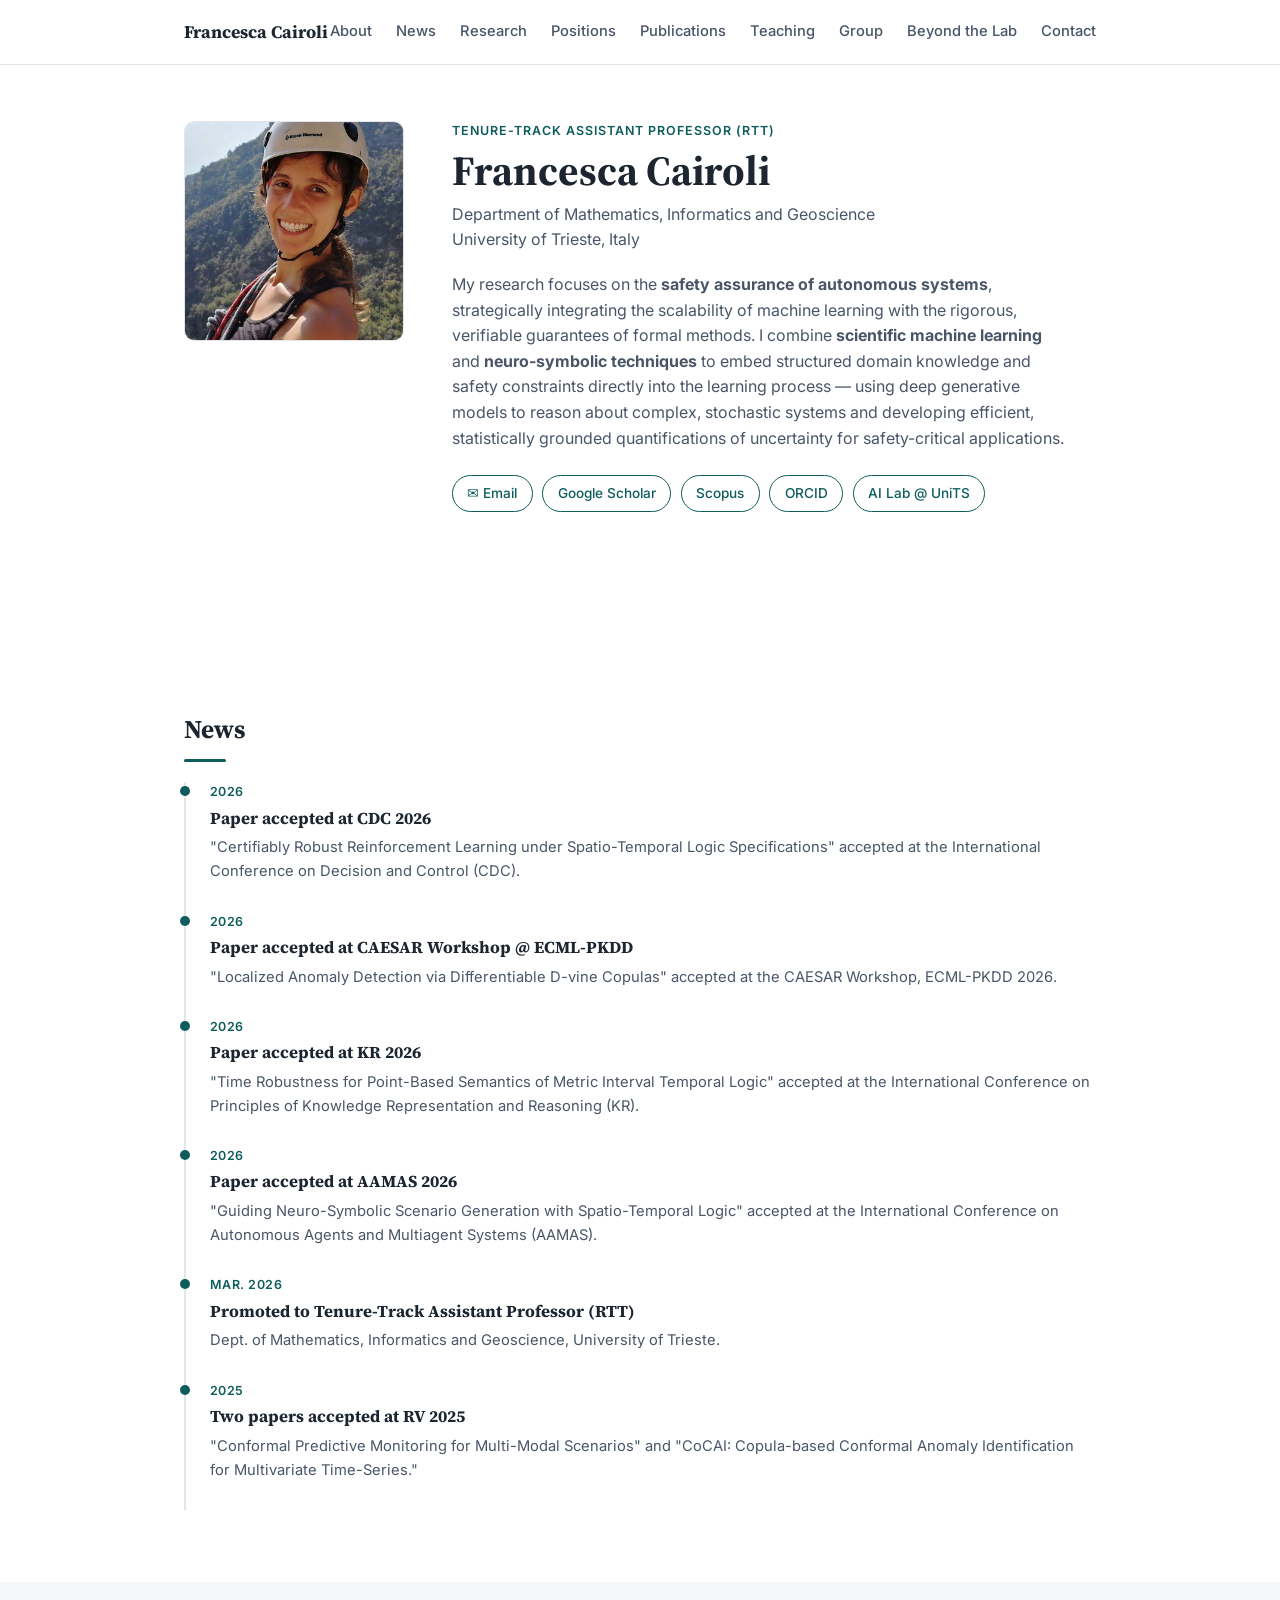
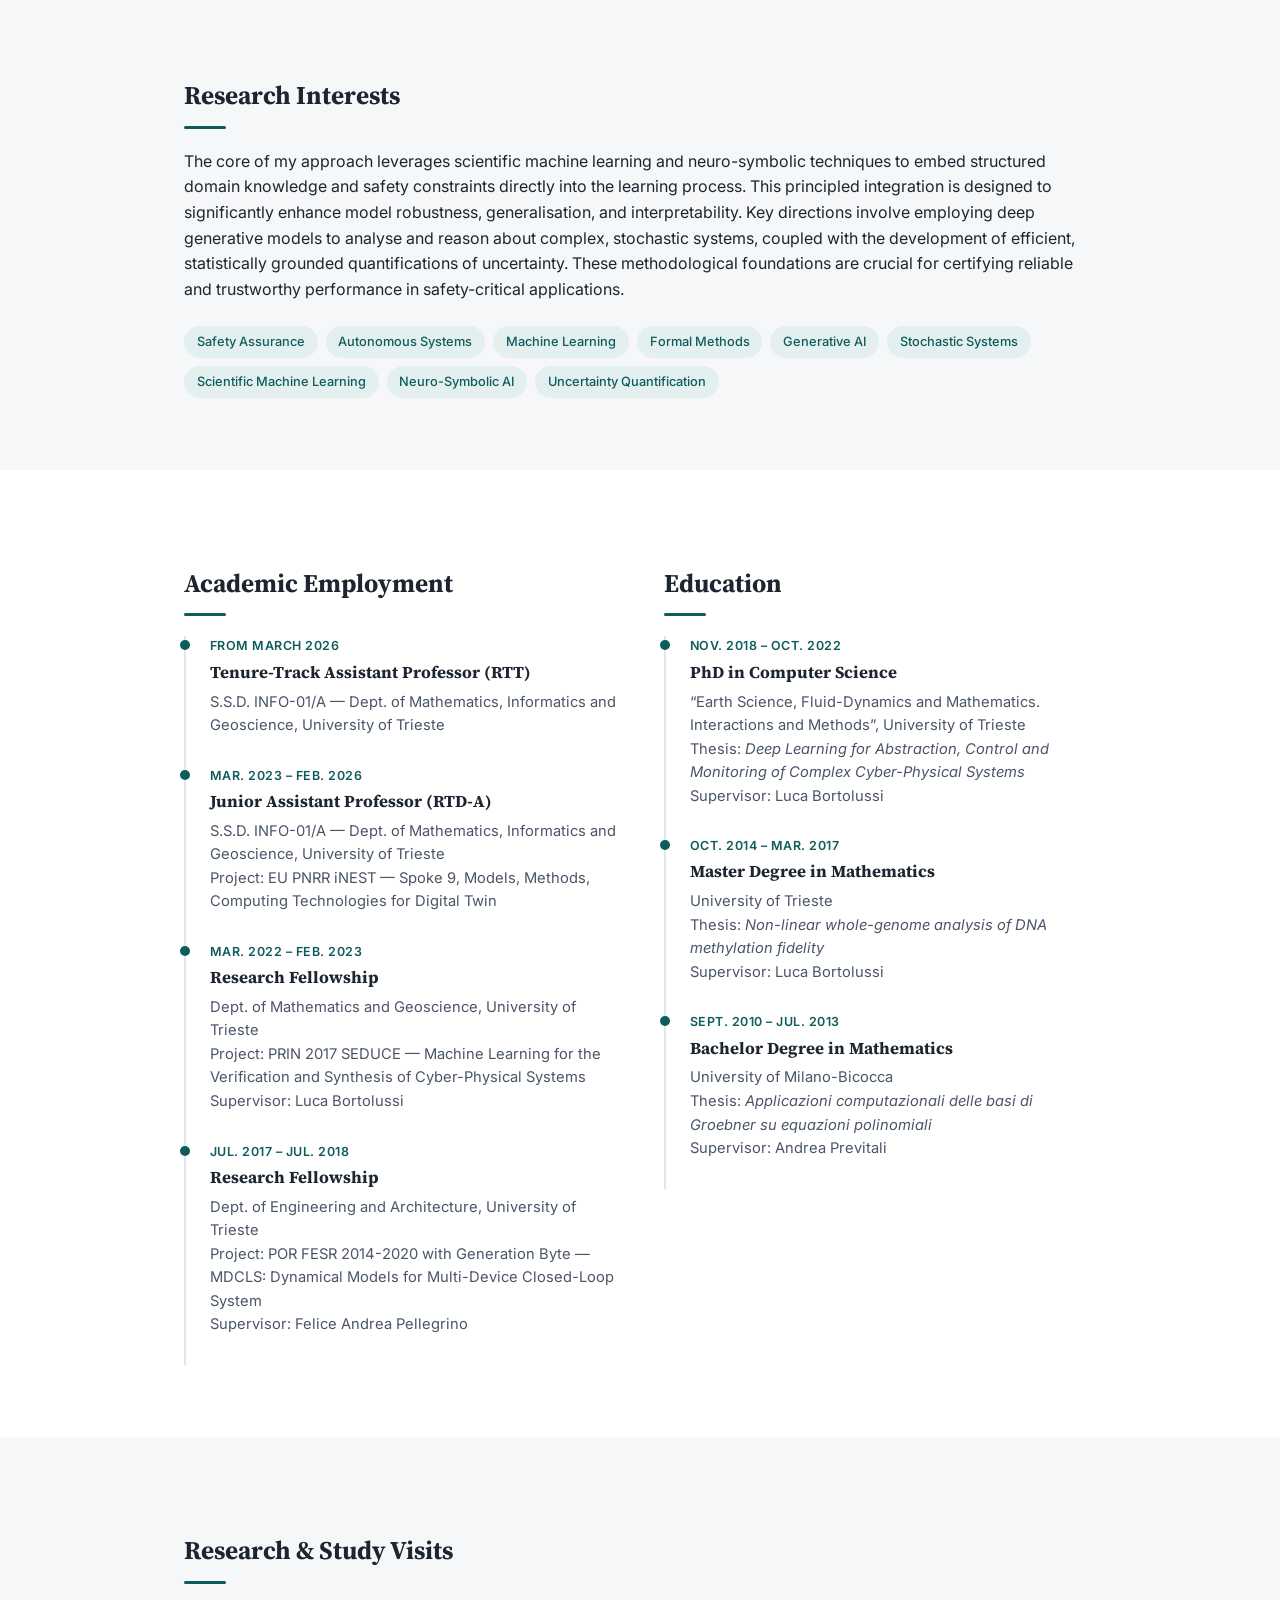
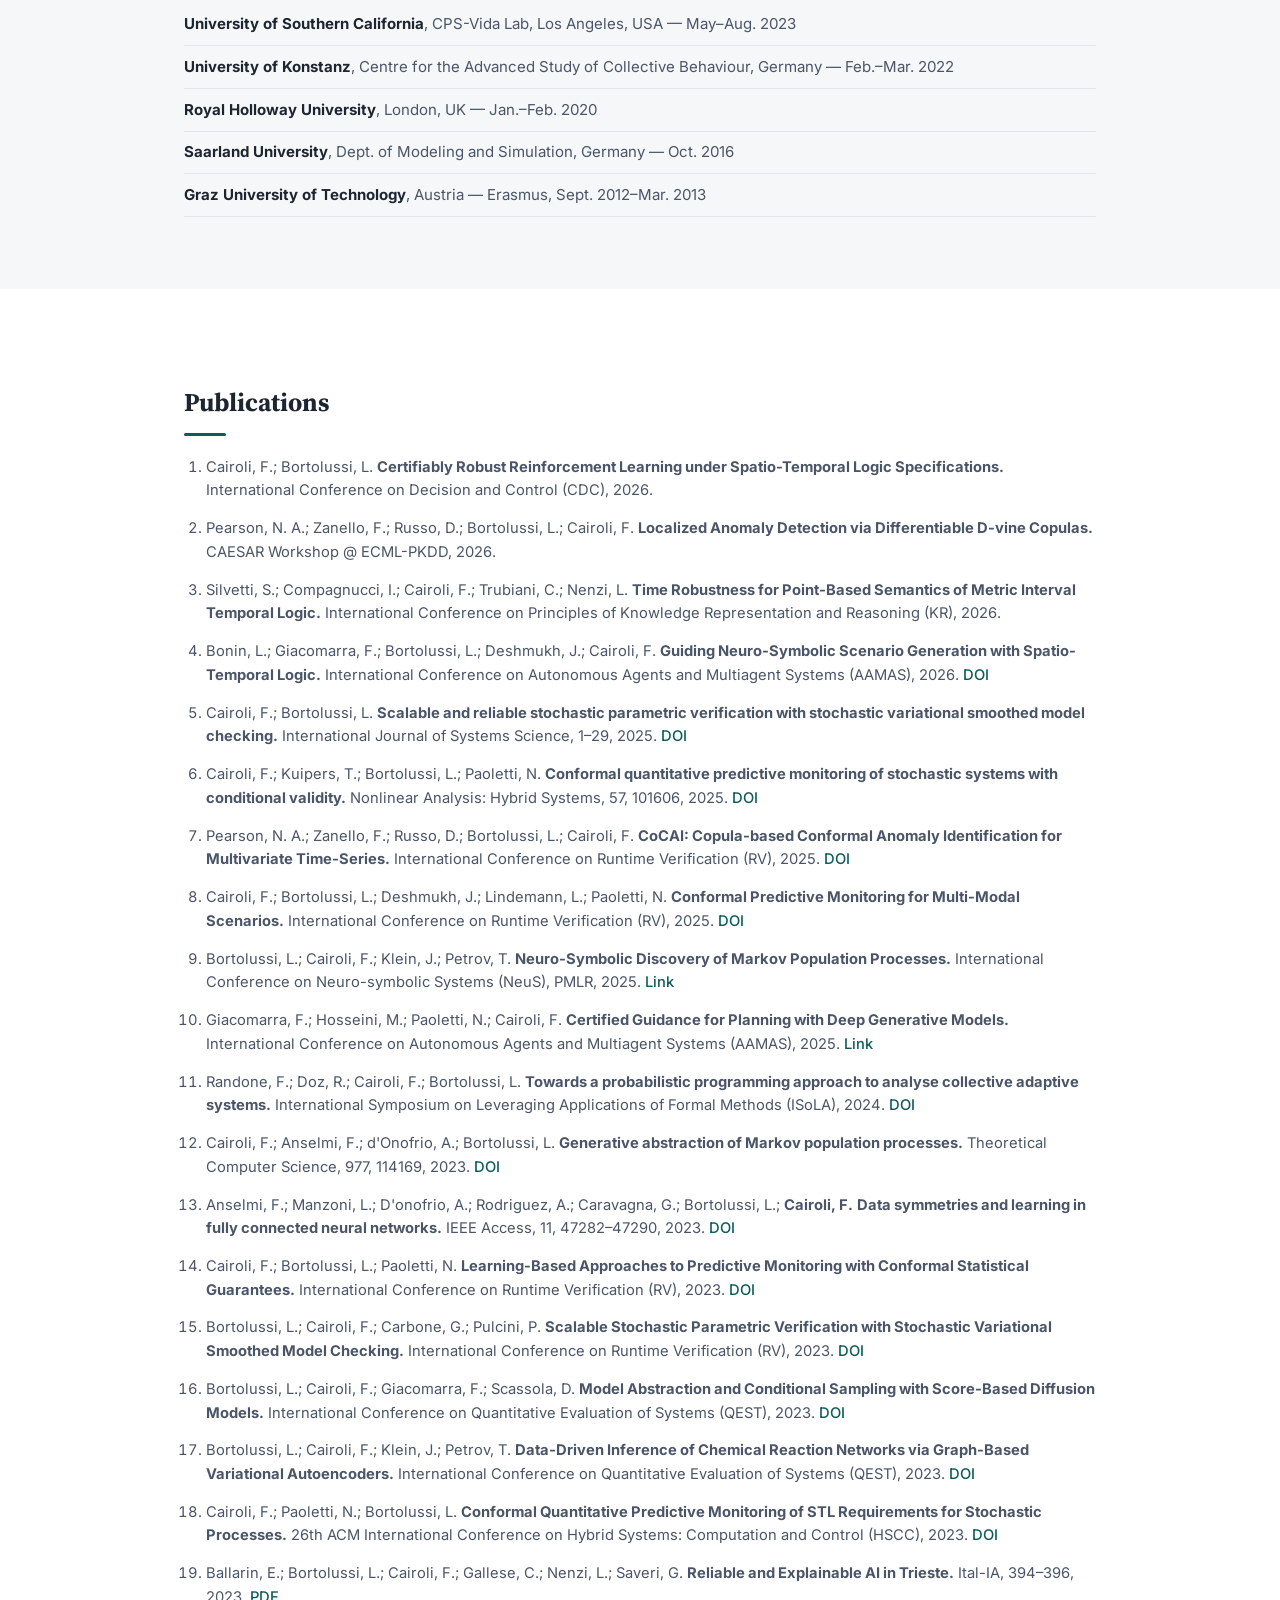
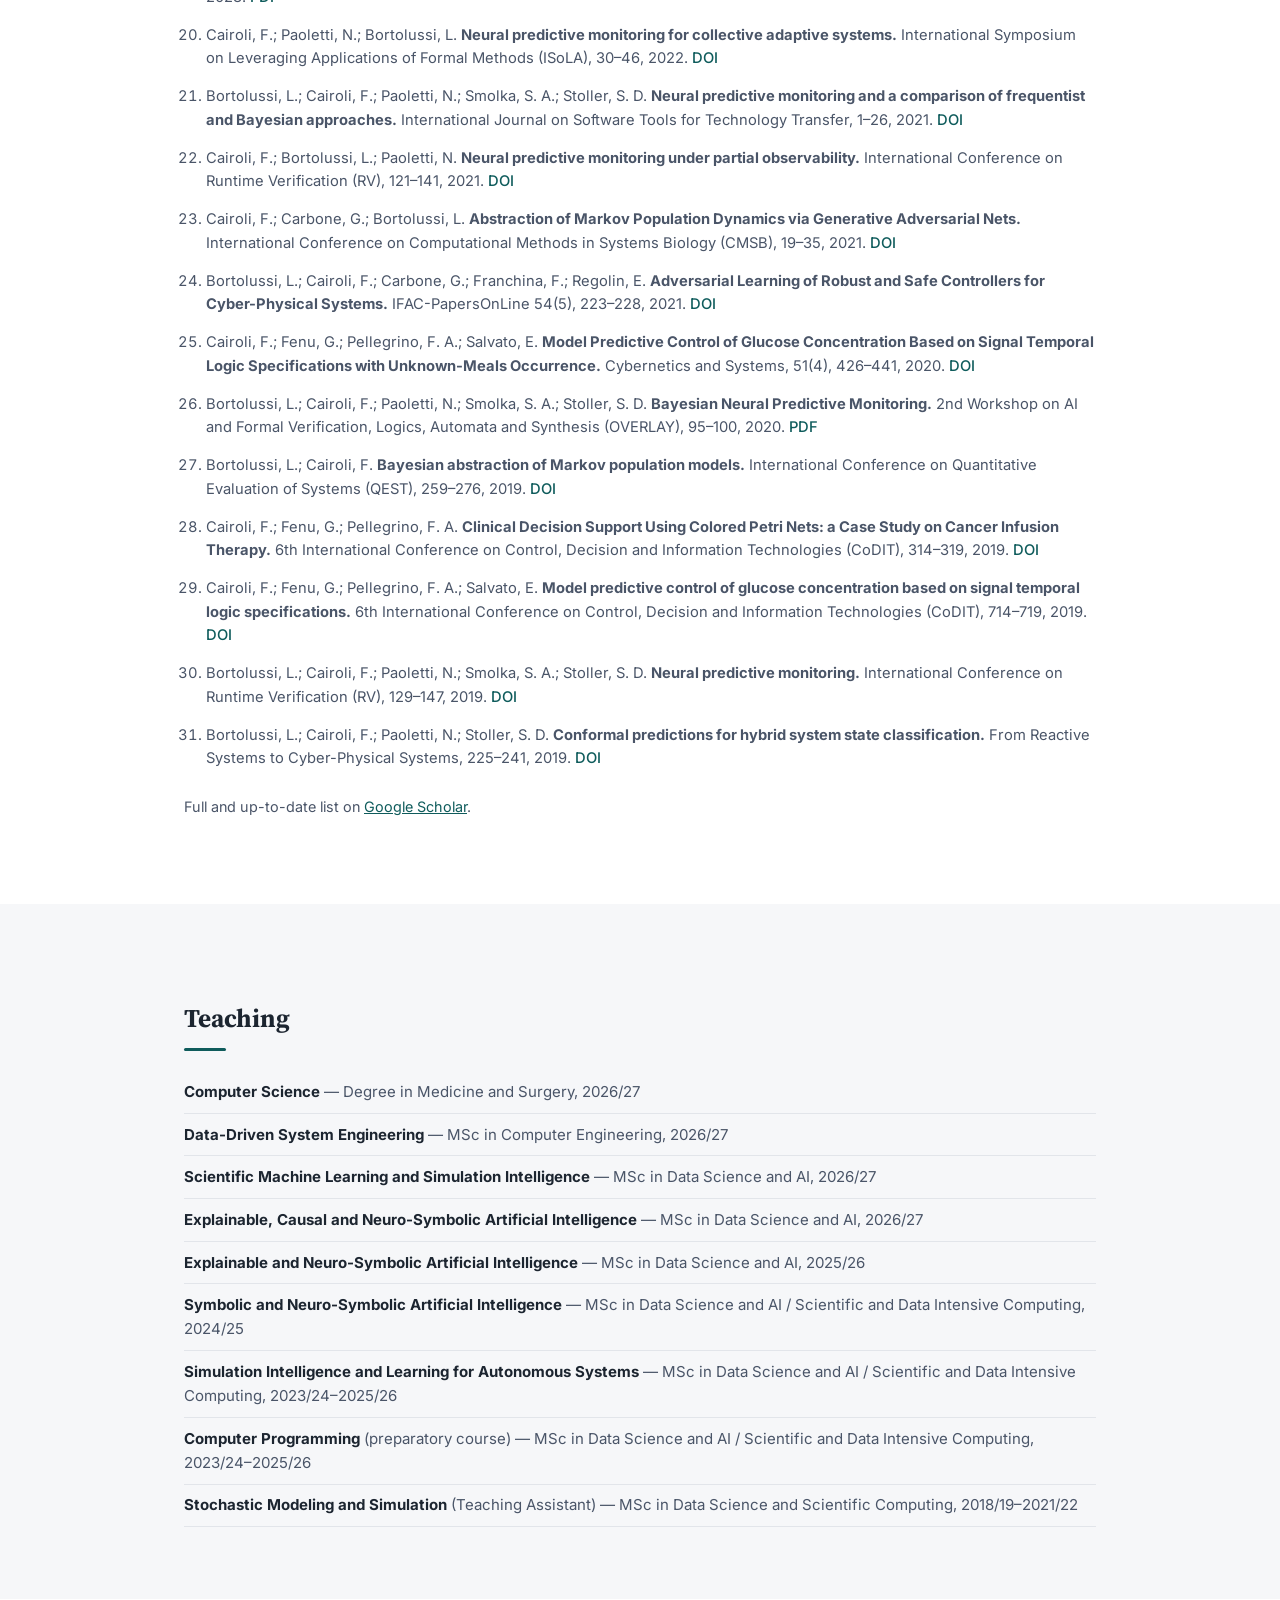
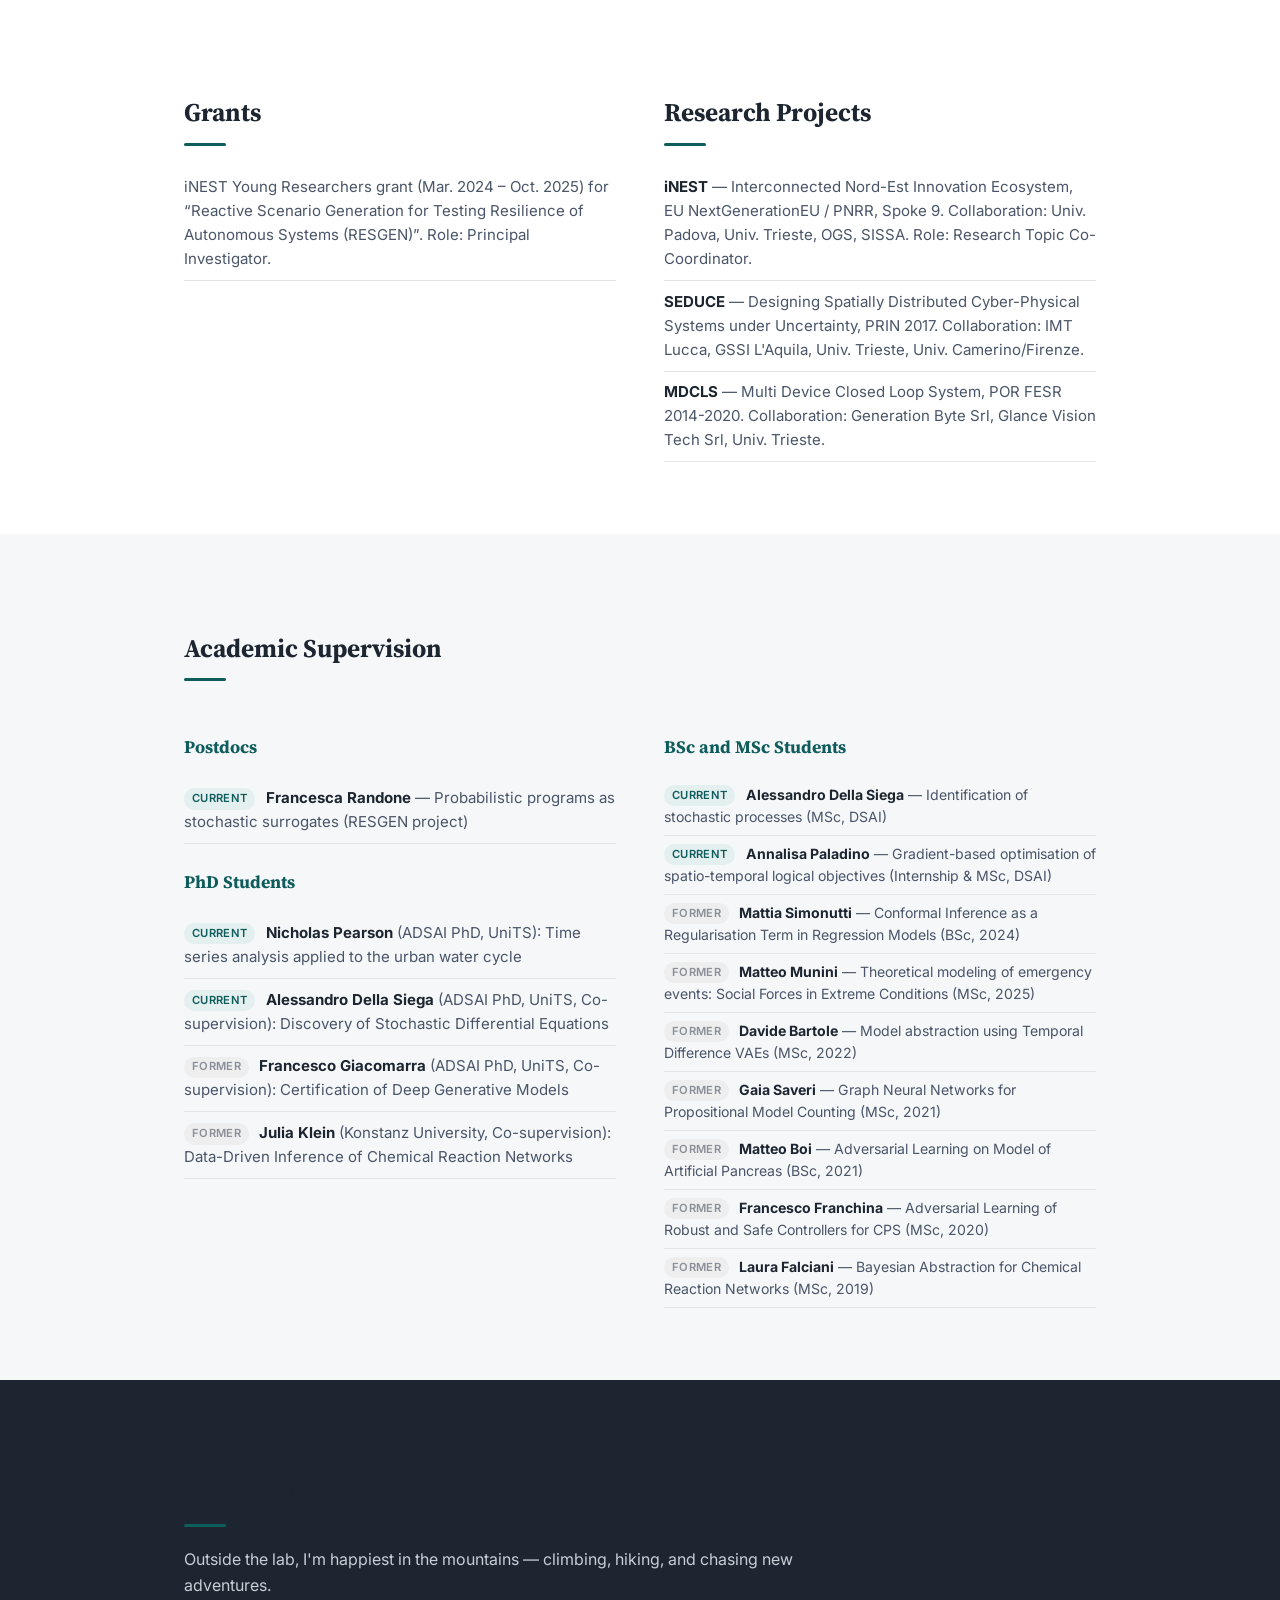
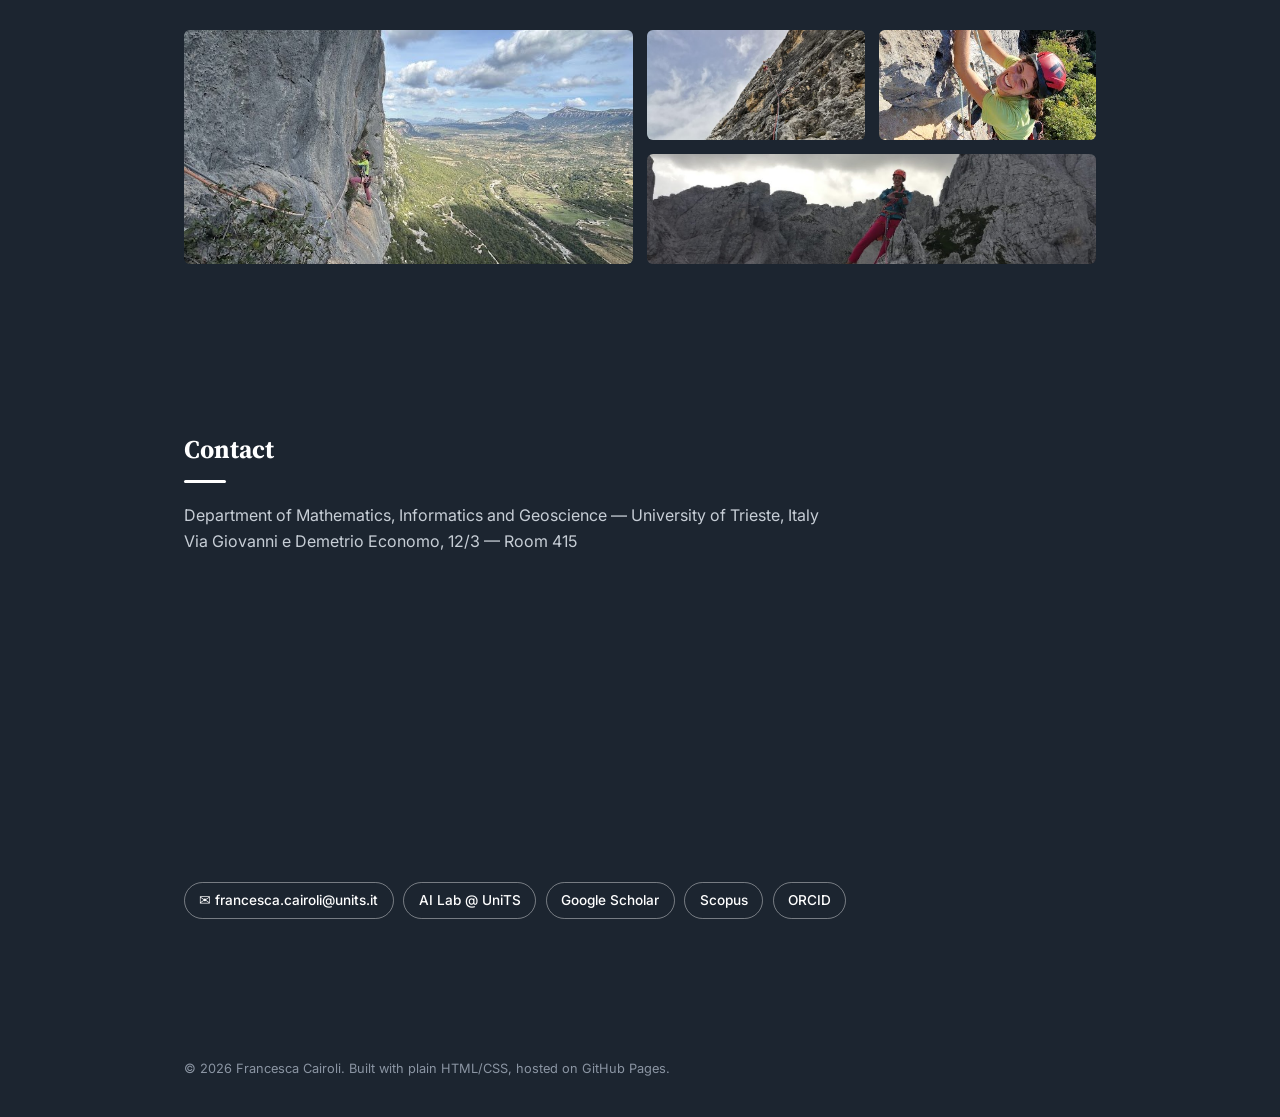
==== commit 21032159: "Apply Current/Former badges to Postdocs and BSc/MSc lists, remove legend, add office map embed, wide" ====
--- a/index.html
+++ b/index.html
@@ -312,15 +312,11 @@
       <h2>Academic Supervision</h2>
       <div class="two-col">
         <div>
-          <h3 class="pub-subhead">Postdoctoral Fellow</h3>
+          <h3 class="pub-subhead">Postdocs</h3>
           <ul class="plain-list">
-            <li><strong>Francesca Randone</strong> — Probabilistic programs as stochastic surrogates (RESGEN project)</li>
+            <li class="student-current"><span class="student-status">Current</span> <strong>Francesca Randone</strong> — Probabilistic programs as stochastic surrogates (RESGEN project)</li>
           </ul>
           <h3 class="pub-subhead" style="margin-top:1.5rem">PhD Students</h3>
-          <div class="student-legend">
-            <span><span class="student-status student-status-current">Current</span> ongoing supervision</span>
-            <span><span class="student-status student-status-former">Former</span> completed supervision</span>
-          </div>
           <ul class="plain-list">
             <li class="student-current"><span class="student-status">Current</span> <strong>Nicholas Pearson</strong> (ADSAI PhD, UniTS): Time series analysis applied to the urban water cycle</li>
             <li class="student-current"><span class="student-status">Current</span> <strong>Alessandro Della Siega</strong> (ADSAI PhD, UniTS, Co-supervision): Discovery of Stochastic Differential Equations</li>
@@ -329,17 +325,17 @@
           </ul>
         </div>
         <div>
-          <h3 class="pub-subhead">Student Supervision (BSc/MSc)</h3>
+          <h3 class="pub-subhead">BSc and MSc Students</h3>
           <ul class="plain-list compact">
-            <li><strong>Alessandro Della Siega</strong> — Identification of stochastic processes (MSc, DSAI)</li>
-            <li><strong>Annalisa Paladino</strong> — Gradient-based optimisation of spatio-temporal logical objectives (Internship &amp; MSc, DSAI)</li>
-            <li><strong>Mattia Simonutti</strong> — Conformal Inference as a Regularisation Term in Regression Models (BSc, 2024)</li>
-            <li><strong>Matteo Munini</strong> — Theoretical modeling of emergency events: Social Forces in Extreme Conditions (MSc, 2025)</li>
-            <li><strong>Davide Bartole</strong> — Model abstraction using Temporal Difference VAEs (MSc, 2022)</li>
-            <li><strong>Gaia Saveri</strong> — Graph Neural Networks for Propositional Model Counting (MSc, 2021)</li>
-            <li><strong>Matteo Boi</strong> — Adversarial Learning on Model of Artificial Pancreas (BSc, 2021)</li>
-            <li><strong>Francesco Franchina</strong> — Adversarial Learning of Robust and Safe Controllers for CPS (MSc, 2020)</li>
-            <li><strong>Laura Falciani</strong> — Bayesian Abstraction for Chemical Reaction Networks (MSc, 2019)</li>
+            <li class="student-current"><span class="student-status">Current</span> <strong>Alessandro Della Siega</strong> — Identification of stochastic processes (MSc, DSAI)</li>
+            <li class="student-current"><span class="student-status">Current</span> <strong>Annalisa Paladino</strong> — Gradient-based optimisation of spatio-temporal logical objectives (Internship &amp; MSc, DSAI)</li>
+            <li class="student-former"><span class="student-status">Former</span> <strong>Mattia Simonutti</strong> — Conformal Inference as a Regularisation Term in Regression Models (BSc, 2024)</li>
+            <li class="student-former"><span class="student-status">Former</span> <strong>Matteo Munini</strong> — Theoretical modeling of emergency events: Social Forces in Extreme Conditions (MSc, 2025)</li>
+            <li class="student-former"><span class="student-status">Former</span> <strong>Davide Bartole</strong> — Model abstraction using Temporal Difference VAEs (MSc, 2022)</li>
+            <li class="student-former"><span class="student-status">Former</span> <strong>Gaia Saveri</strong> — Graph Neural Networks for Propositional Model Counting (MSc, 2021)</li>
+            <li class="student-former"><span class="student-status">Former</span> <strong>Matteo Boi</strong> — Adversarial Learning on Model of Artificial Pancreas (BSc, 2021)</li>
+            <li class="student-former"><span class="student-status">Former</span> <strong>Francesco Franchina</strong> — Adversarial Learning of Robust and Safe Controllers for CPS (MSc, 2020)</li>
+            <li class="student-former"><span class="student-status">Former</span> <strong>Laura Falciani</strong> — Bayesian Abstraction for Chemical Reaction Networks (MSc, 2019)</li>
           </ul>
         </div>
       </div>
@@ -376,6 +372,12 @@
       <h2>Contact</h2>
       <p>Department of Mathematics, Informatics and Geoscience — University of Trieste, Italy<br>
       Via Giovanni e Demetrio Economo, 12/3 — Room 415</p>
+      <div class="map-embed">
+        <iframe
+          src="https://www.google.com/maps?q=Via+Giovanni+e+Demetrio+Economo+12,+Trieste,+Italy&output=embed"
+          width="100%" height="280" style="border:0" allowfullscreen="" loading="lazy"
+          referrerpolicy="no-referrer-when-downgrade" title="Office location map"></iframe>
+      </div>
       <div class="hero-links">
         <a href="mailto:francesca.cairoli@units.it">✉ francesca.cairoli@units.it</a>
         <a href="https://ai-lab.units.it/?page_id=240" target="_blank" rel="noopener">AI Lab @ UniTS</a>
--- a/css/style.css
+++ b/css/style.css
@@ -314,19 +314,6 @@
   color: #8a8f98;
 }
 
-.student-legend {
-  display: flex;
-  flex-wrap: wrap;
-  gap: 1.2rem;
-  margin: 0.5rem 0 0.75rem;
-  font-size: 0.85rem;
-  color: var(--ink-soft);
-}
-
-.student-legend span > .student-status {
-  margin-right: 0.35rem;
-}
-
 .reviewer-list {
   font-size: 0.92rem;
   color: var(--ink-soft);
@@ -392,7 +379,7 @@
   display: grid;
   grid-template-columns: repeat(4, 1fr);
   grid-auto-rows: 110px;
-  gap: 6px;
+  gap: 14px;
 }
 
 .gallery-item {
@@ -449,6 +436,16 @@
 .contact-section .hero-links a:hover {
   background: #fff;
   color: var(--ink);
+}
+
+.map-embed {
+  margin: 1.5rem 0;
+  border-radius: 10px;
+  overflow: hidden;
+}
+
+.map-embed iframe {
+  display: block;
 }
 
 /* Footer */
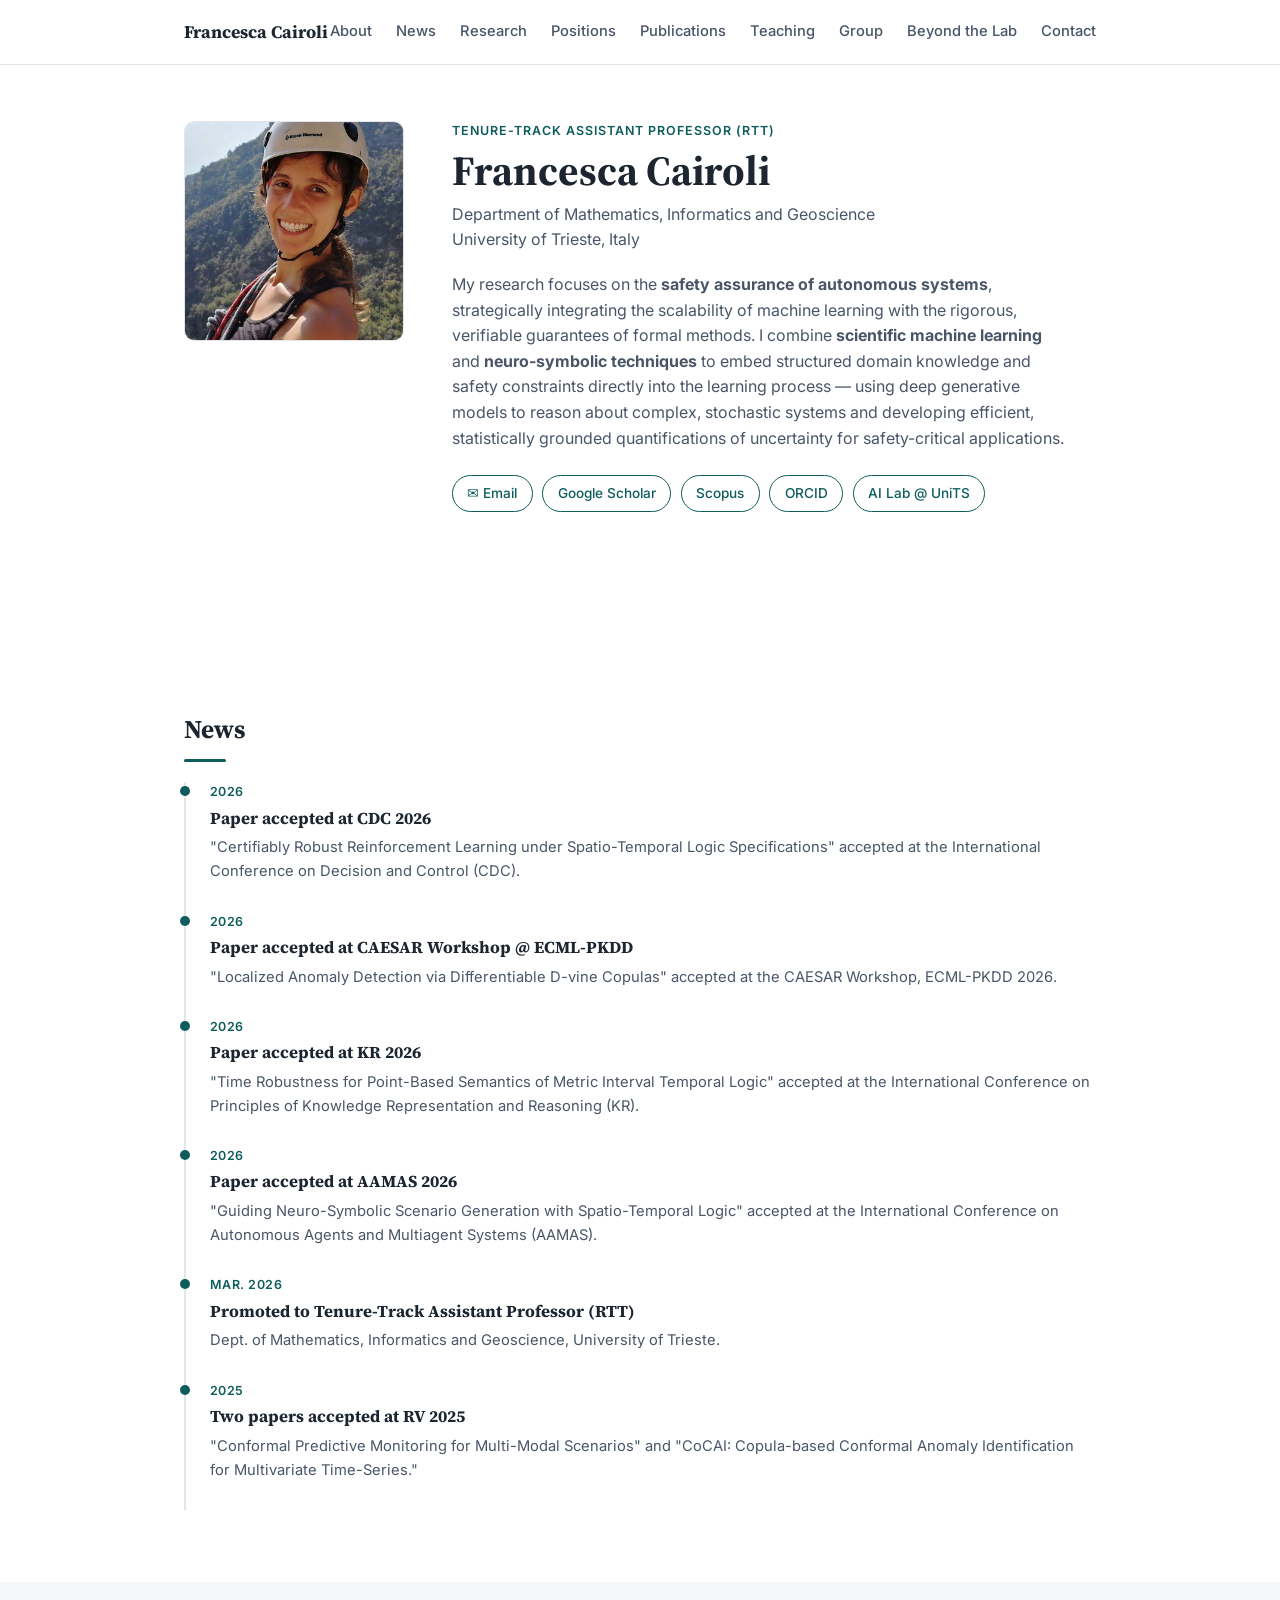
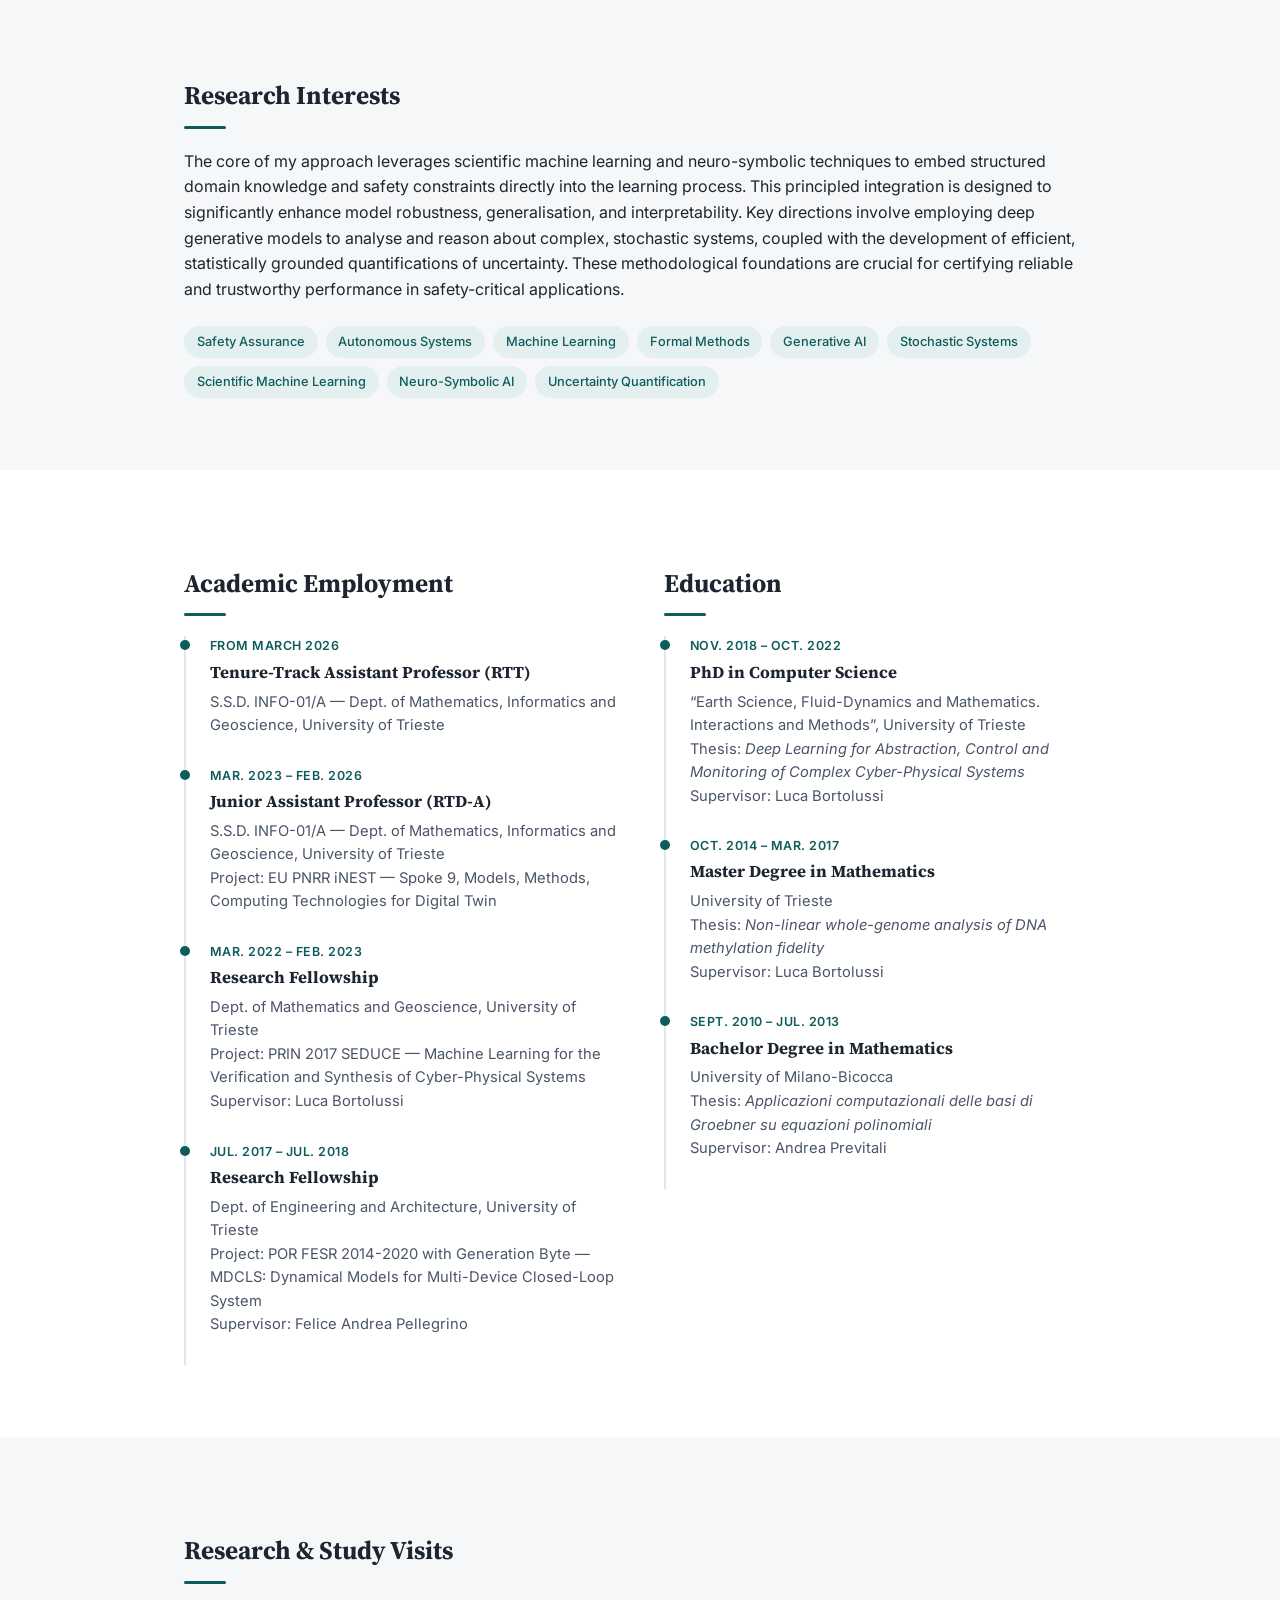
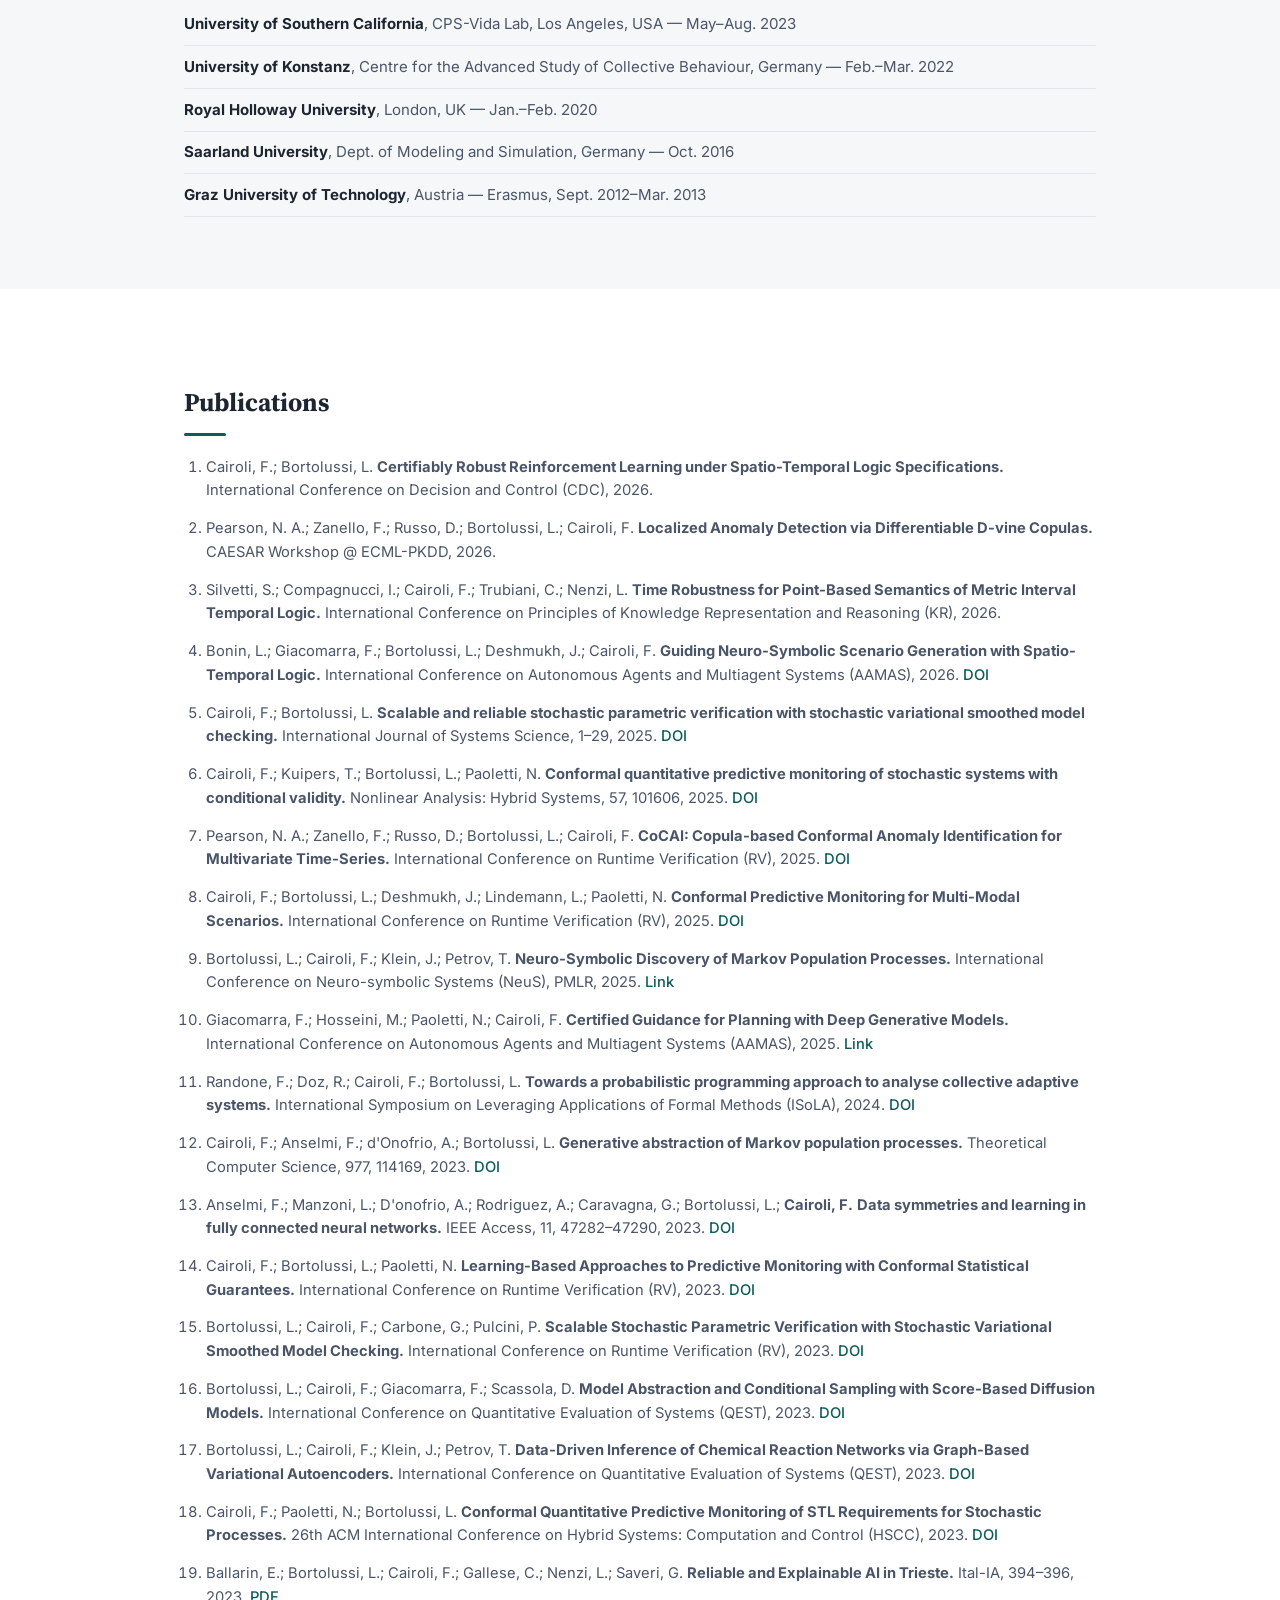
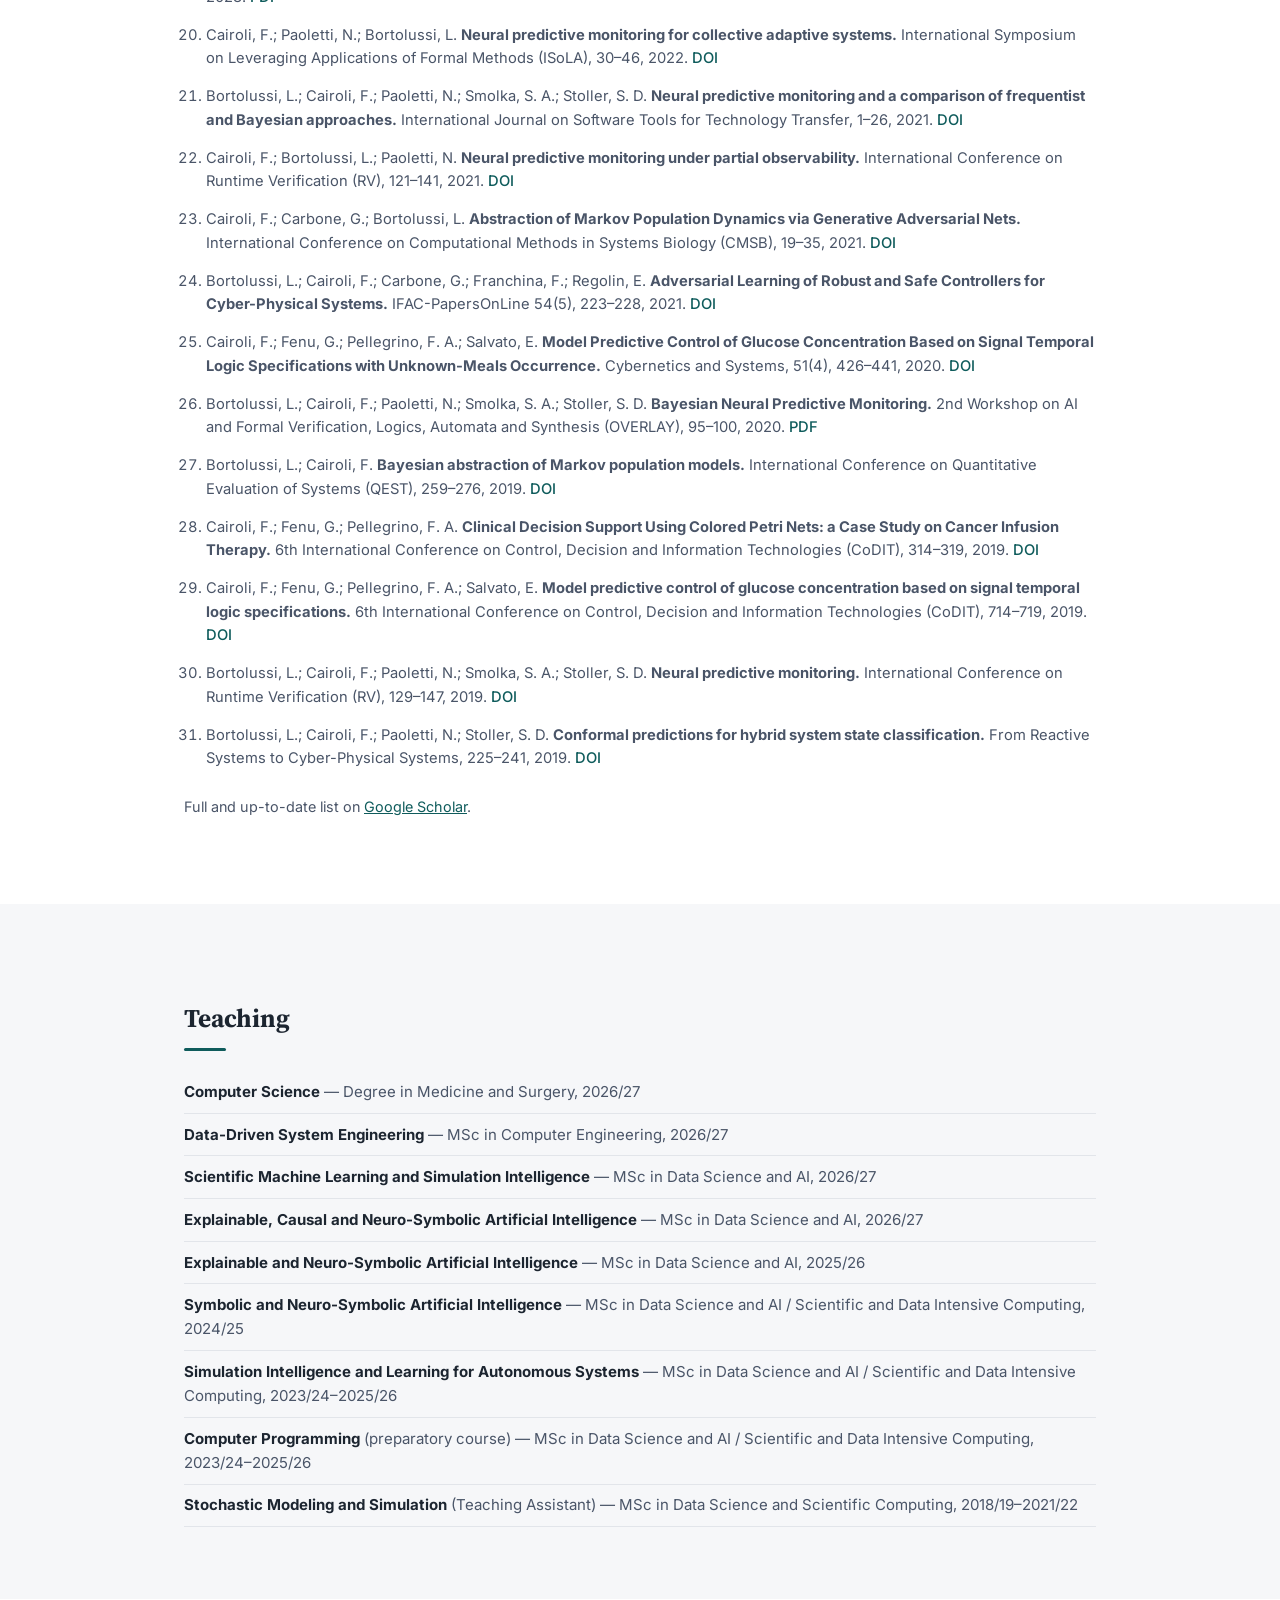
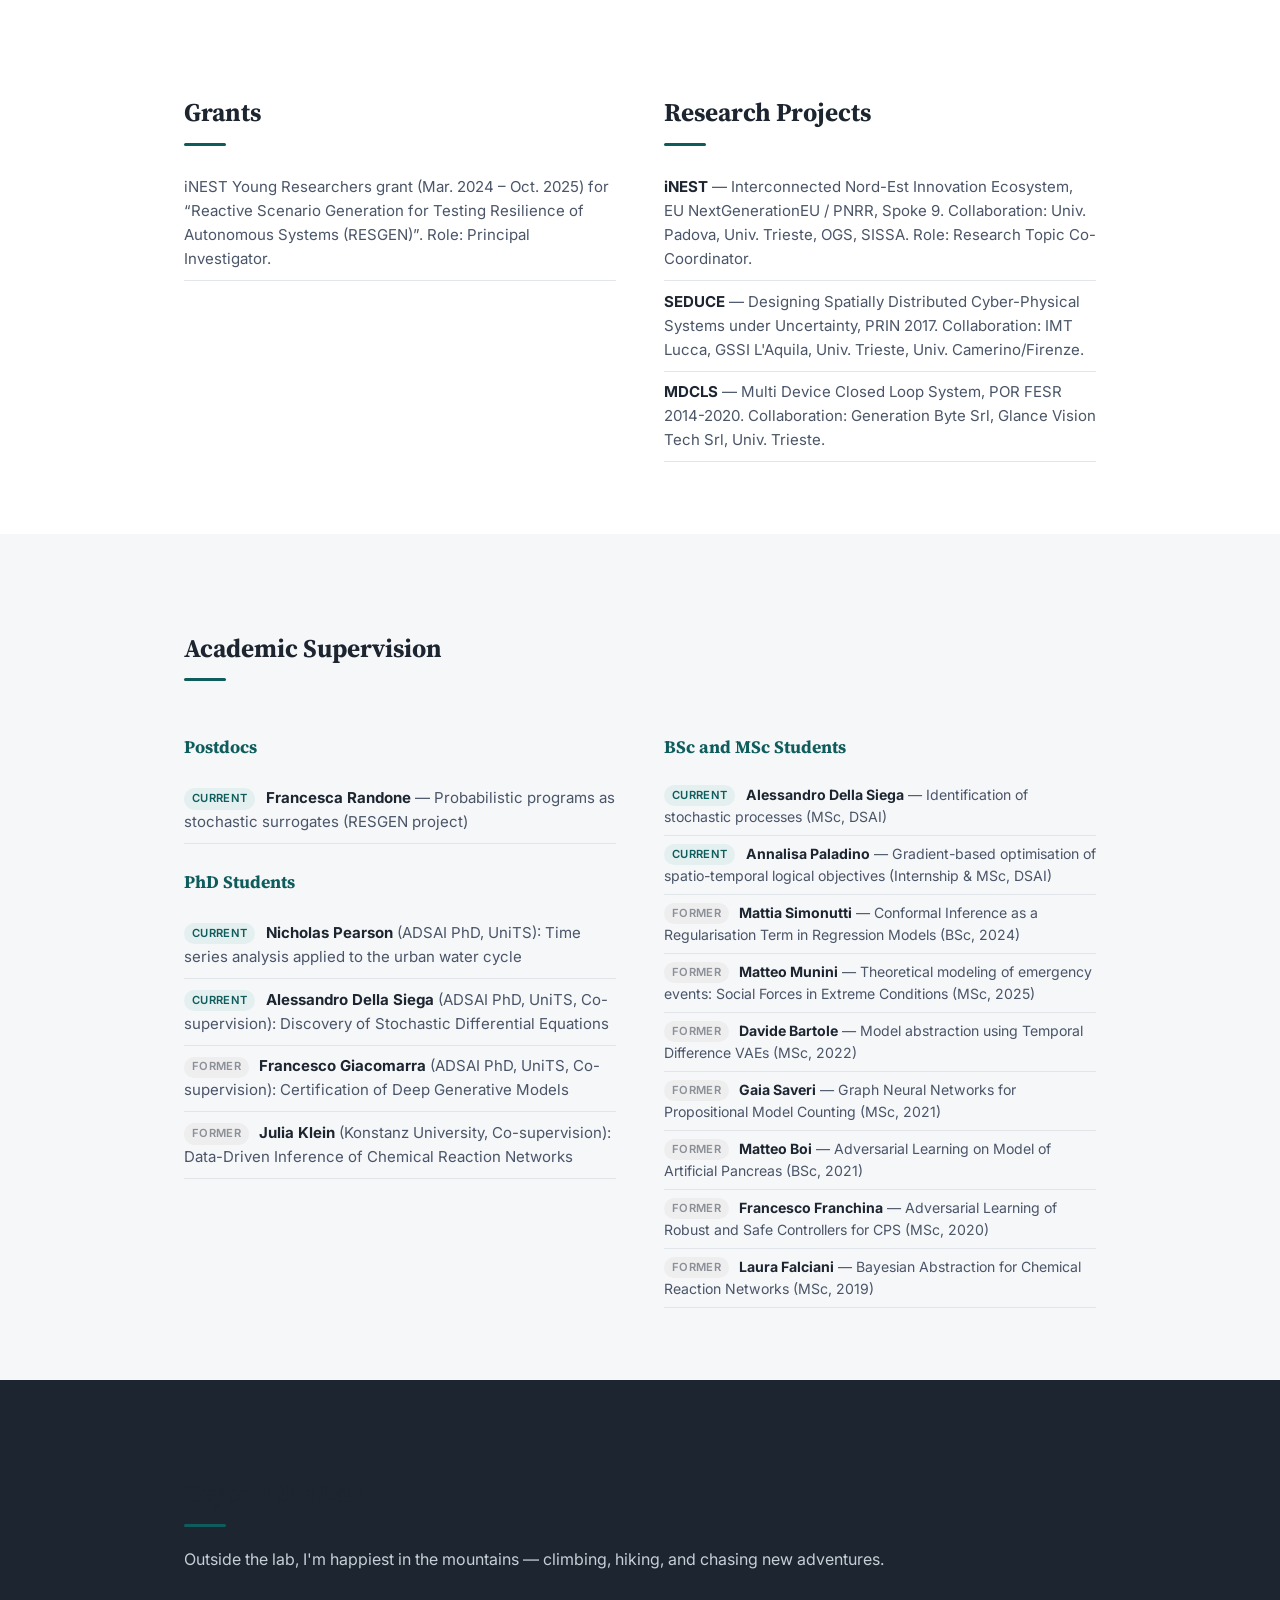
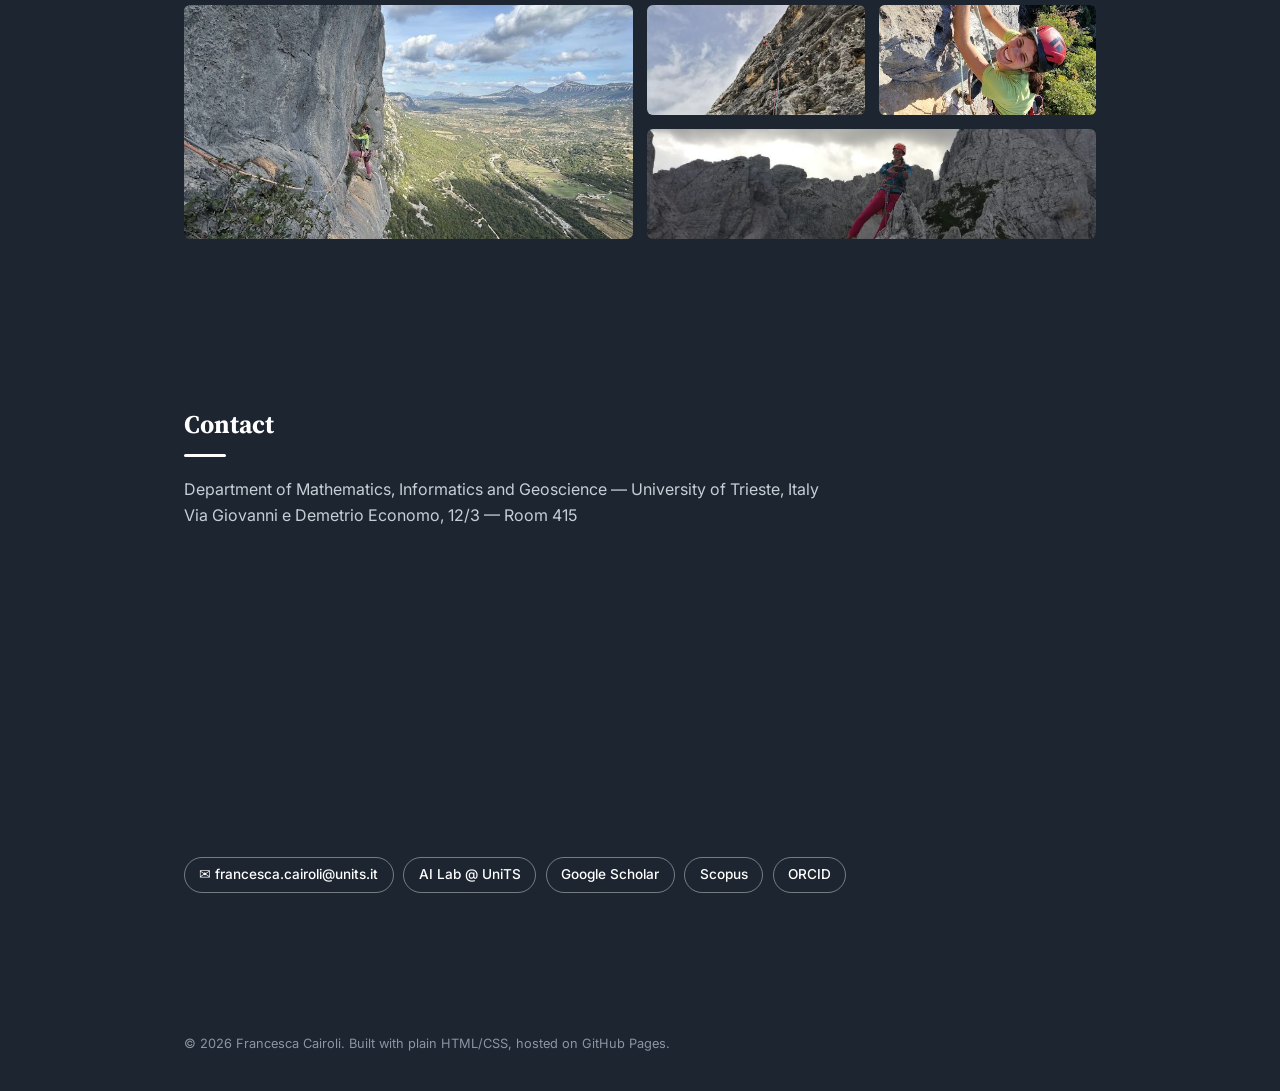
==== commit ad283e6a: "Keep Beyond the Lab sentence on one line" ====
--- a/index.html
+++ b/index.html
@@ -346,9 +346,7 @@
   <section id="beyond" class="section beyond-section">
     <div class="container">
       <h2 class="light-heading">Beyond the Lab</h2>
-      <p class="beyond-intro">
-        Outside the lab, I'm happiest in the mountains — climbing, hiking, and chasing new adventures.
-      </p>
+      <p class="beyond-intro">Outside the lab, I'm happiest in the mountains — climbing, hiking, and chasing new adventures.</p>
       <div class="gallery">
         <div class="gallery-item large">
           <img src="assets/climb-1.jpg" alt="Traversing a rock face above a green valley">
--- a/css/style.css
+++ b/css/style.css
@@ -366,7 +366,6 @@
 
 .beyond-intro {
   color: #c7ced6;
-  max-width: 68ch;
   margin-bottom: 2rem;
 }
 
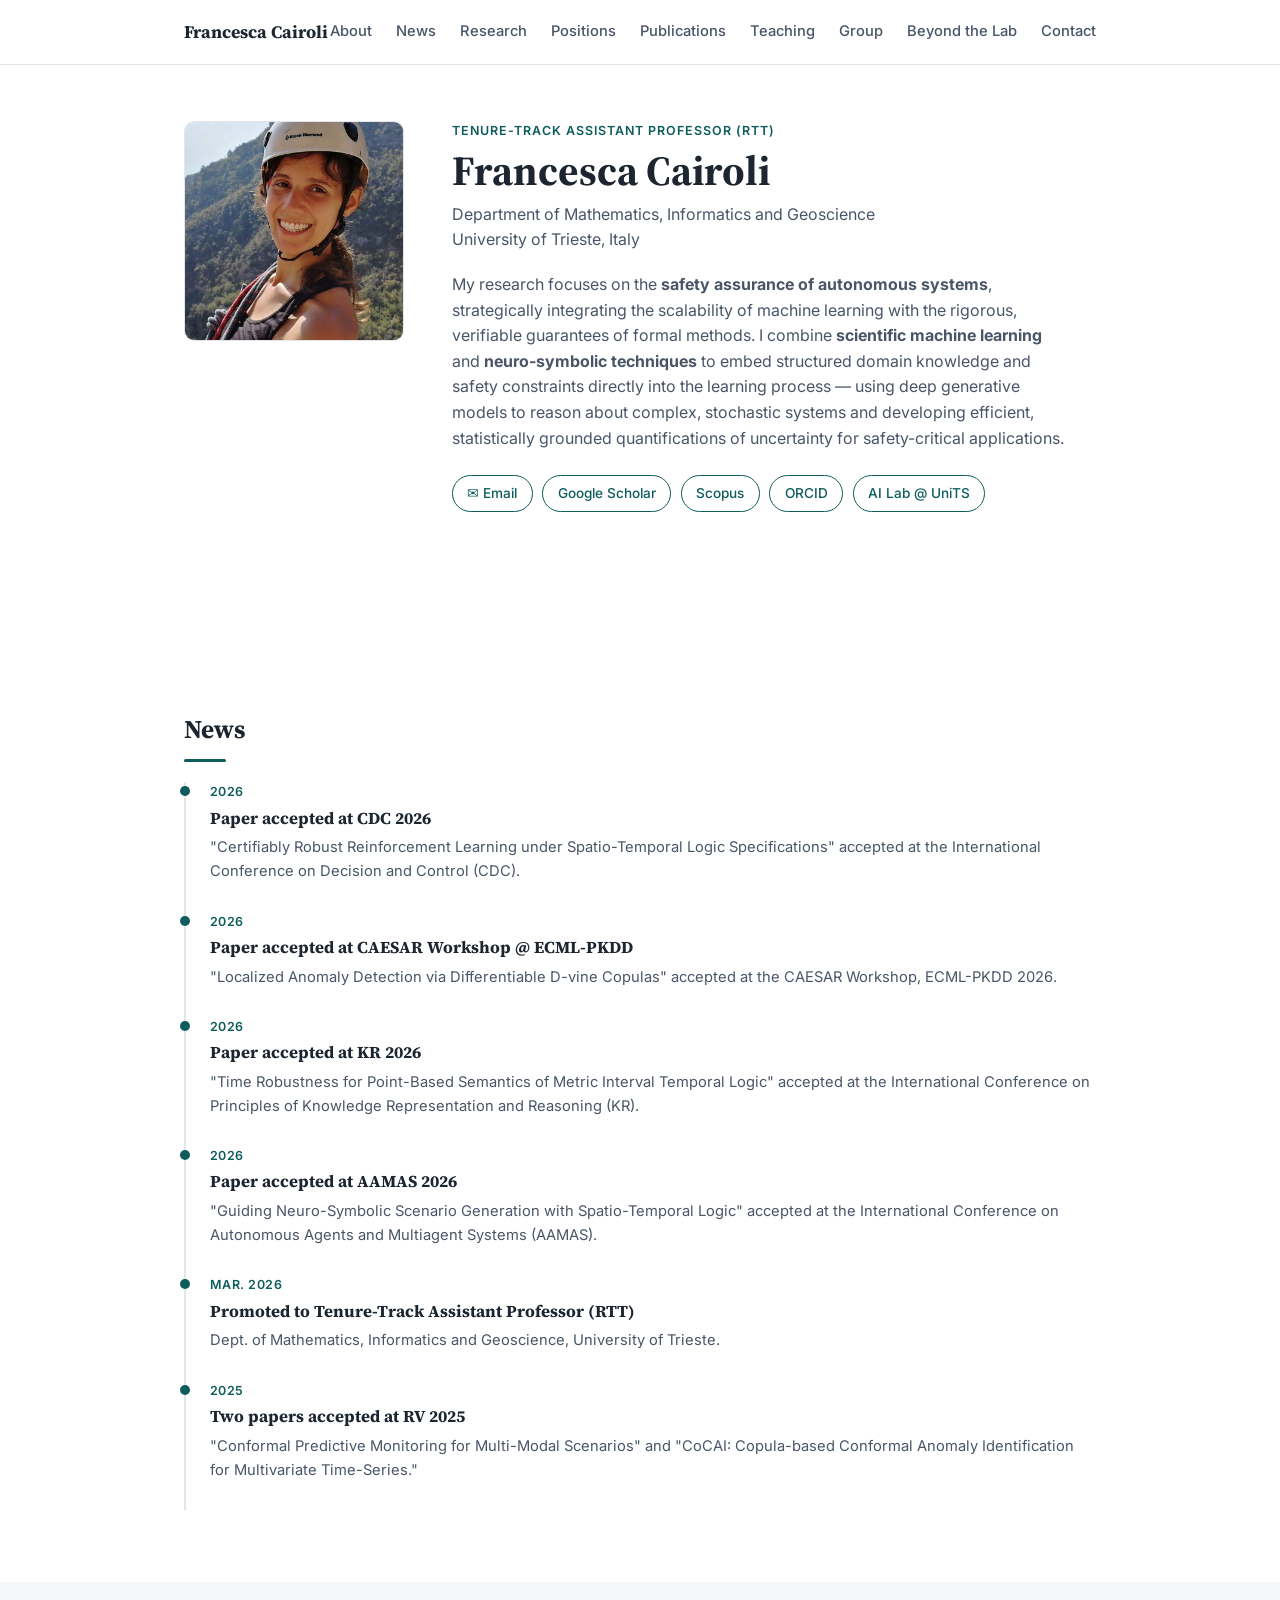
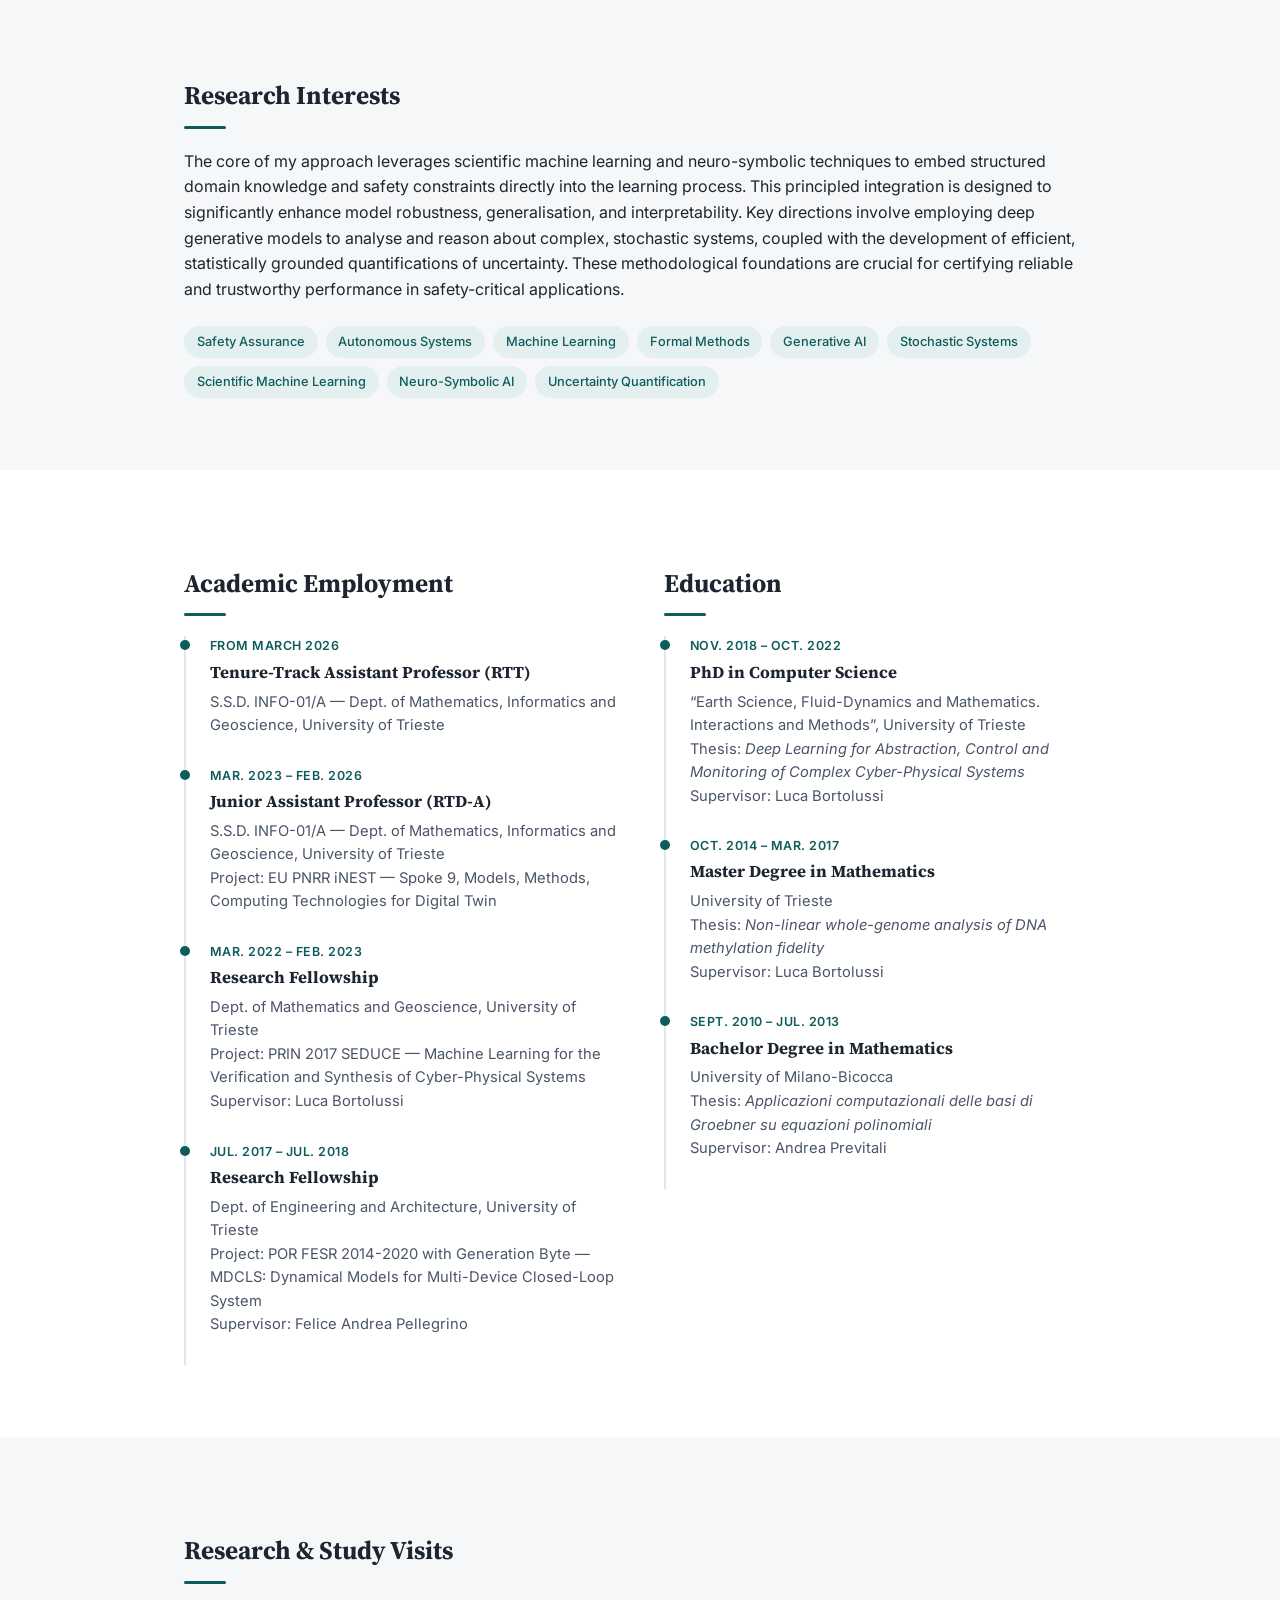
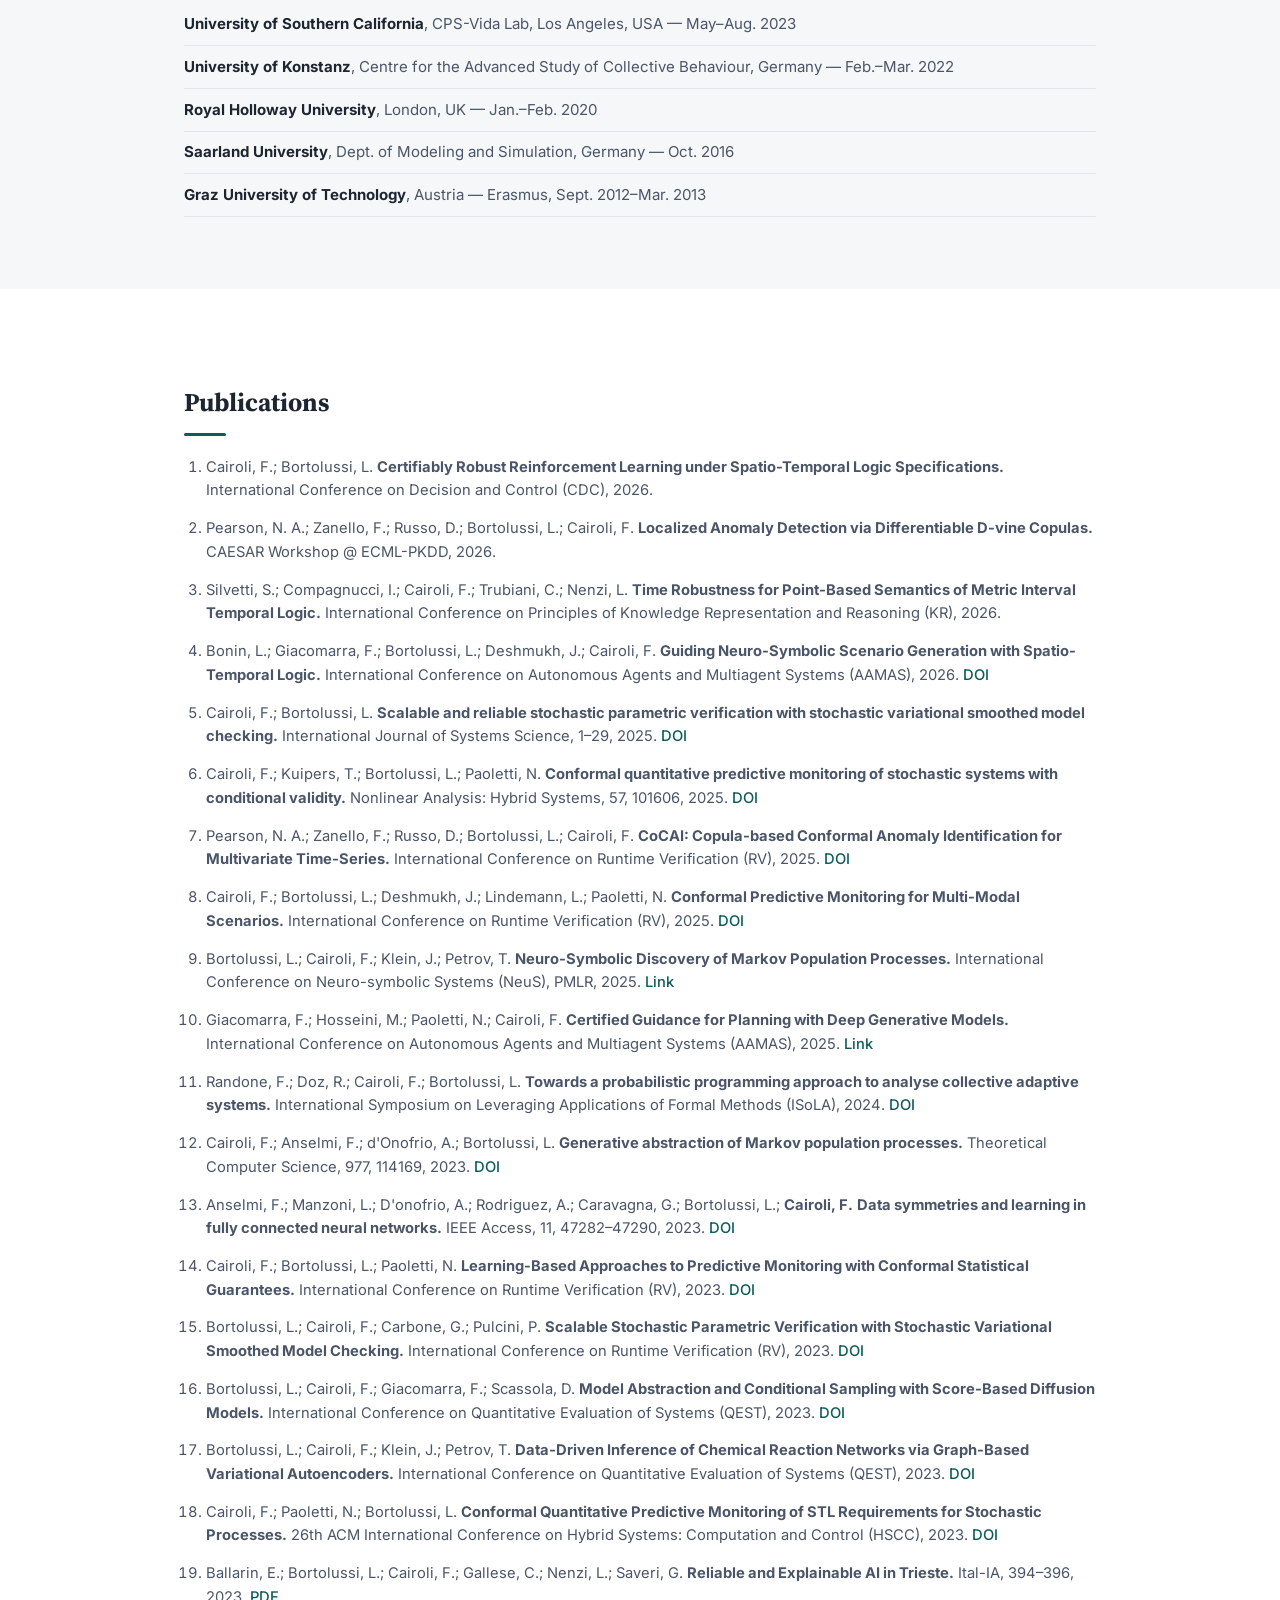
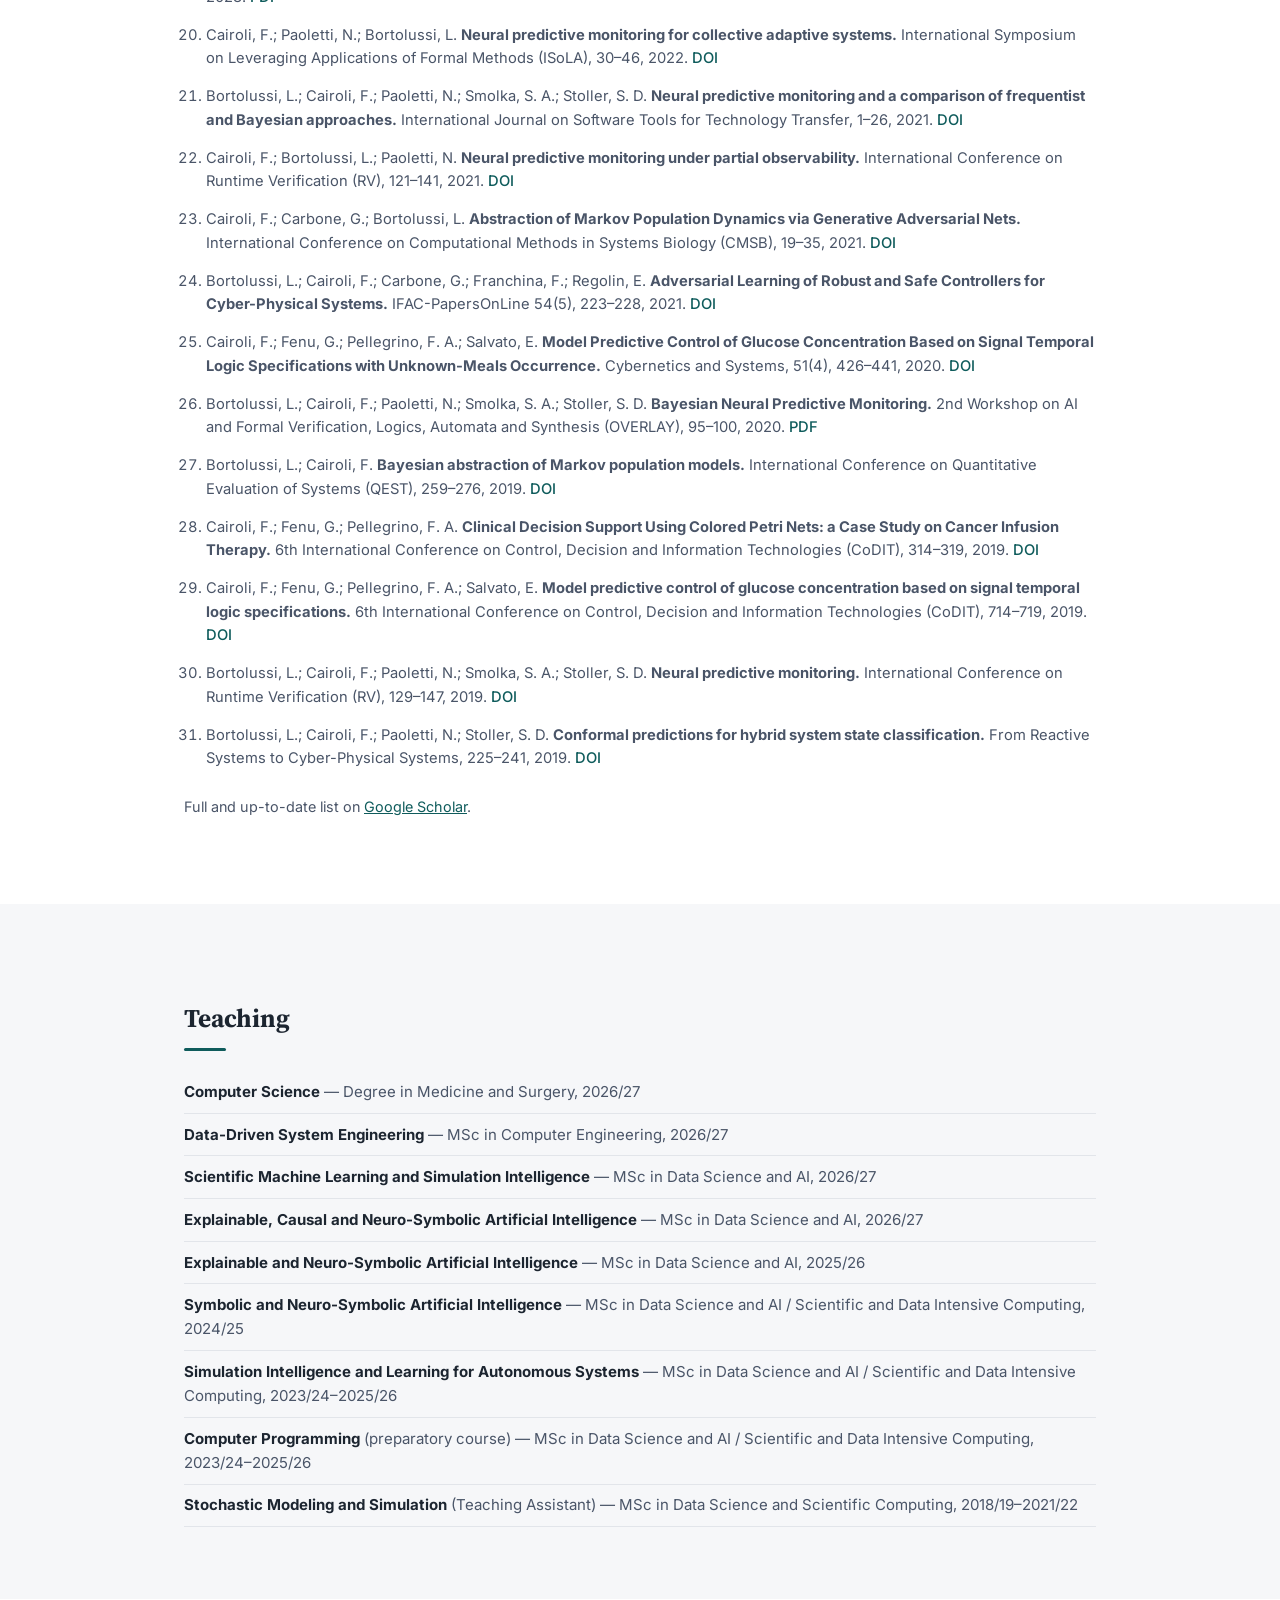
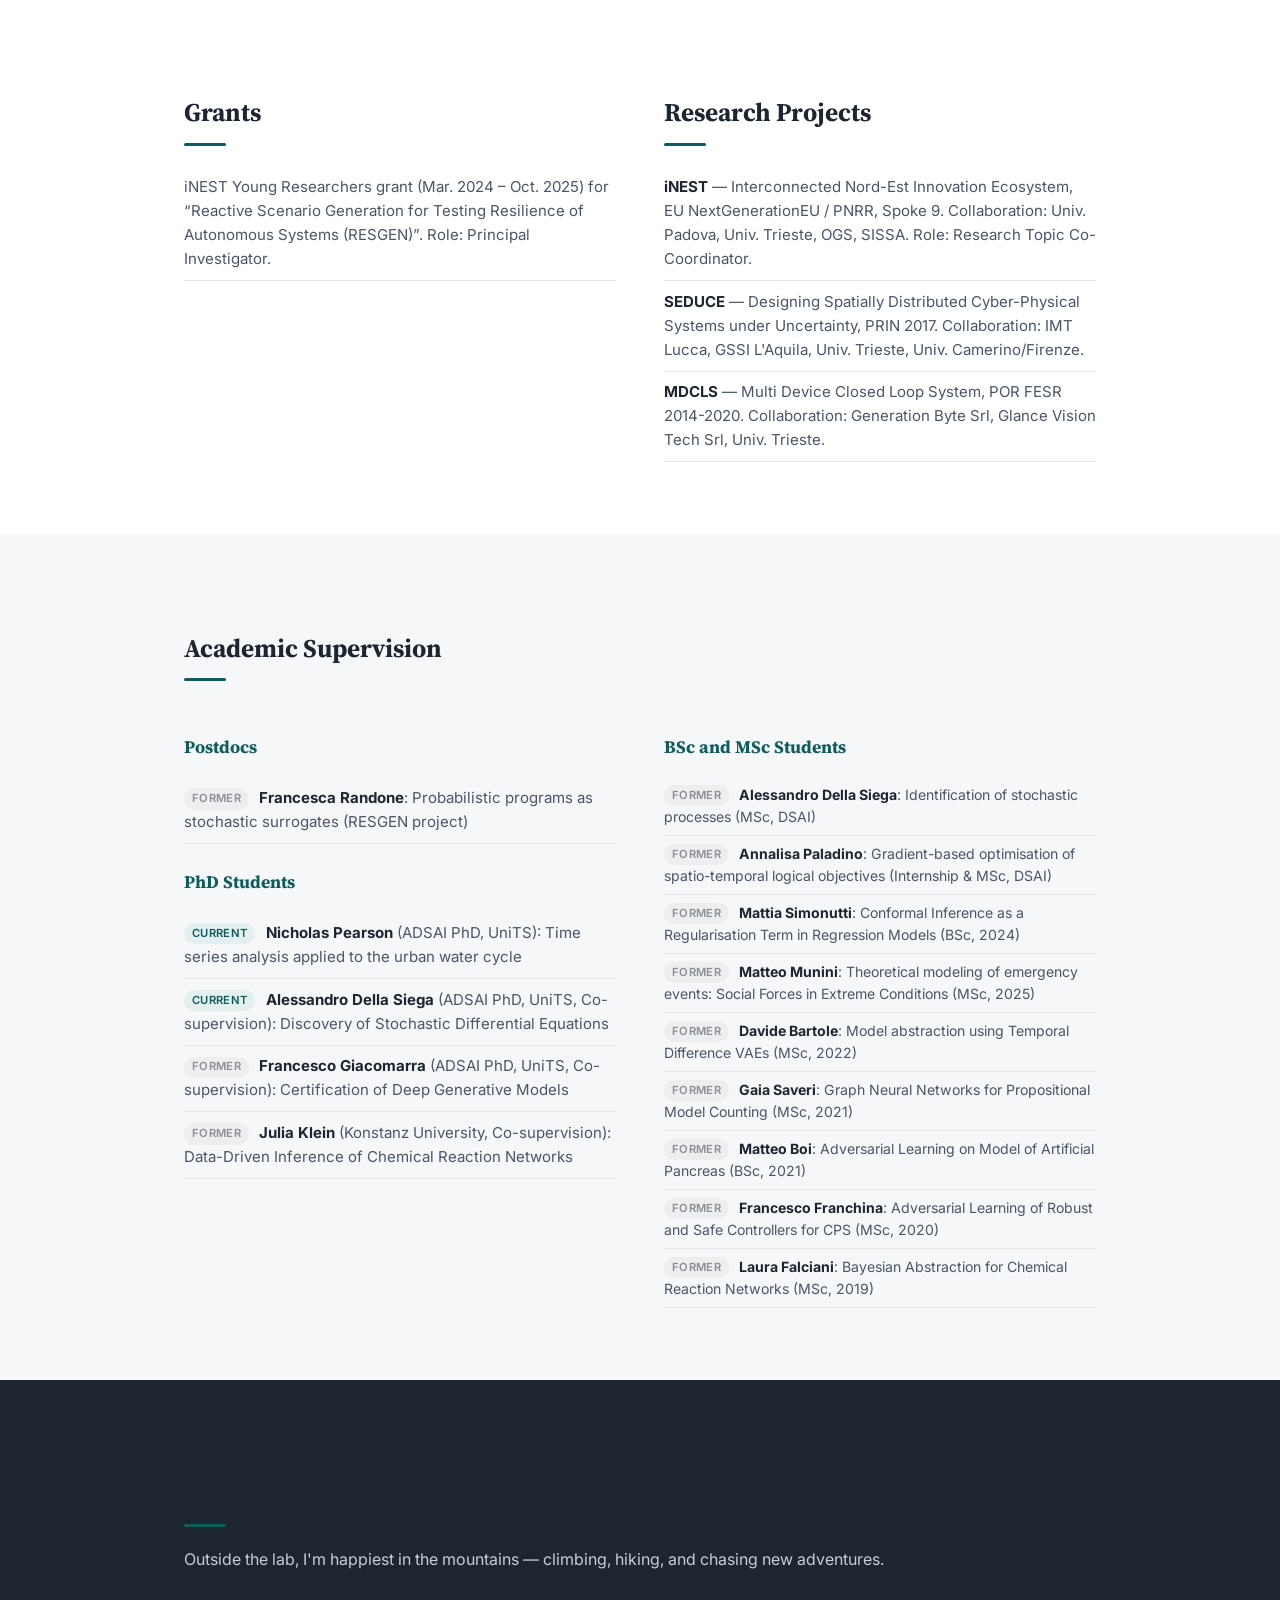
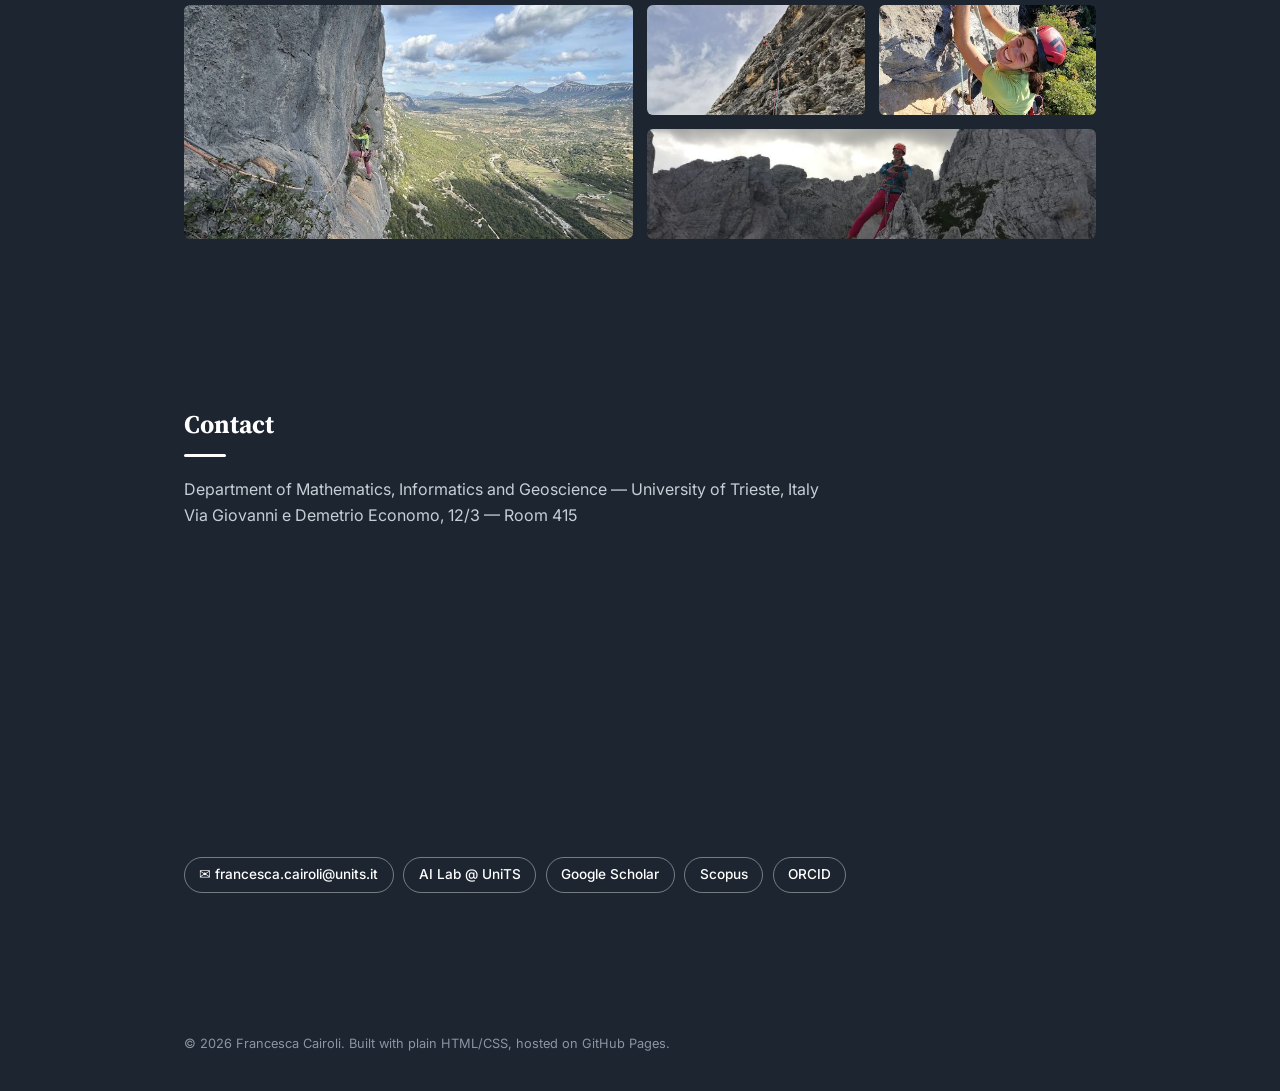
==== commit 4a65aeed: "Use colon separator and mark all Postdocs/BSc-MSc students as Former" ====
--- a/index.html
+++ b/index.html
@@ -314,7 +314,7 @@
         <div>
           <h3 class="pub-subhead">Postdocs</h3>
           <ul class="plain-list">
-            <li class="student-current"><span class="student-status">Current</span> <strong>Francesca Randone</strong> — Probabilistic programs as stochastic surrogates (RESGEN project)</li>
+            <li class="student-former"><span class="student-status">Former</span> <strong>Francesca Randone</strong>: Probabilistic programs as stochastic surrogates (RESGEN project)</li>
           </ul>
           <h3 class="pub-subhead" style="margin-top:1.5rem">PhD Students</h3>
           <ul class="plain-list">
@@ -327,15 +327,15 @@
         <div>
           <h3 class="pub-subhead">BSc and MSc Students</h3>
           <ul class="plain-list compact">
-            <li class="student-current"><span class="student-status">Current</span> <strong>Alessandro Della Siega</strong> — Identification of stochastic processes (MSc, DSAI)</li>
-            <li class="student-current"><span class="student-status">Current</span> <strong>Annalisa Paladino</strong> — Gradient-based optimisation of spatio-temporal logical objectives (Internship &amp; MSc, DSAI)</li>
-            <li class="student-former"><span class="student-status">Former</span> <strong>Mattia Simonutti</strong> — Conformal Inference as a Regularisation Term in Regression Models (BSc, 2024)</li>
-            <li class="student-former"><span class="student-status">Former</span> <strong>Matteo Munini</strong> — Theoretical modeling of emergency events: Social Forces in Extreme Conditions (MSc, 2025)</li>
-            <li class="student-former"><span class="student-status">Former</span> <strong>Davide Bartole</strong> — Model abstraction using Temporal Difference VAEs (MSc, 2022)</li>
-            <li class="student-former"><span class="student-status">Former</span> <strong>Gaia Saveri</strong> — Graph Neural Networks for Propositional Model Counting (MSc, 2021)</li>
-            <li class="student-former"><span class="student-status">Former</span> <strong>Matteo Boi</strong> — Adversarial Learning on Model of Artificial Pancreas (BSc, 2021)</li>
-            <li class="student-former"><span class="student-status">Former</span> <strong>Francesco Franchina</strong> — Adversarial Learning of Robust and Safe Controllers for CPS (MSc, 2020)</li>
-            <li class="student-former"><span class="student-status">Former</span> <strong>Laura Falciani</strong> — Bayesian Abstraction for Chemical Reaction Networks (MSc, 2019)</li>
+            <li class="student-former"><span class="student-status">Former</span> <strong>Alessandro Della Siega</strong>: Identification of stochastic processes (MSc, DSAI)</li>
+            <li class="student-former"><span class="student-status">Former</span> <strong>Annalisa Paladino</strong>: Gradient-based optimisation of spatio-temporal logical objectives (Internship &amp; MSc, DSAI)</li>
+            <li class="student-former"><span class="student-status">Former</span> <strong>Mattia Simonutti</strong>: Conformal Inference as a Regularisation Term in Regression Models (BSc, 2024)</li>
+            <li class="student-former"><span class="student-status">Former</span> <strong>Matteo Munini</strong>: Theoretical modeling of emergency events: Social Forces in Extreme Conditions (MSc, 2025)</li>
+            <li class="student-former"><span class="student-status">Former</span> <strong>Davide Bartole</strong>: Model abstraction using Temporal Difference VAEs (MSc, 2022)</li>
+            <li class="student-former"><span class="student-status">Former</span> <strong>Gaia Saveri</strong>: Graph Neural Networks for Propositional Model Counting (MSc, 2021)</li>
+            <li class="student-former"><span class="student-status">Former</span> <strong>Matteo Boi</strong>: Adversarial Learning on Model of Artificial Pancreas (BSc, 2021)</li>
+            <li class="student-former"><span class="student-status">Former</span> <strong>Francesco Franchina</strong>: Adversarial Learning of Robust and Safe Controllers for CPS (MSc, 2020)</li>
+            <li class="student-former"><span class="student-status">Former</span> <strong>Laura Falciani</strong>: Bayesian Abstraction for Chemical Reaction Networks (MSc, 2019)</li>
           </ul>
         </div>
       </div>
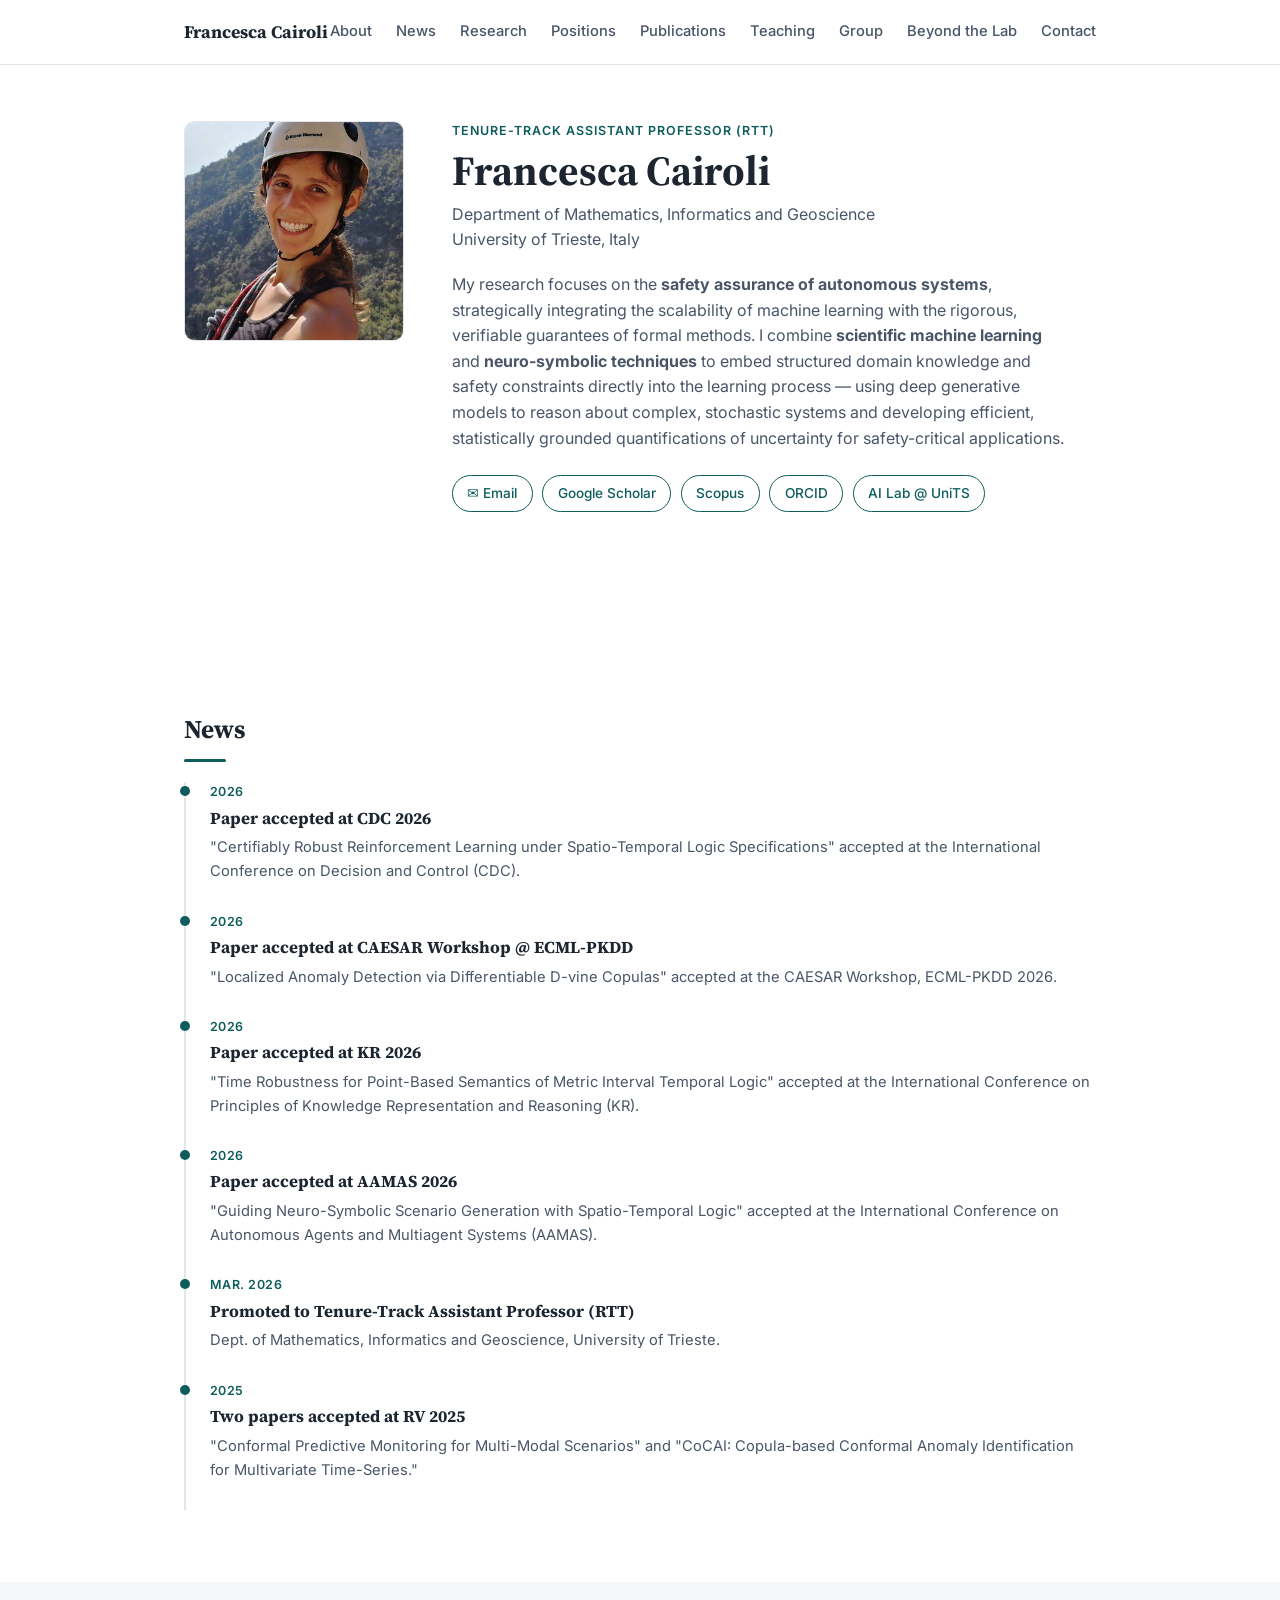
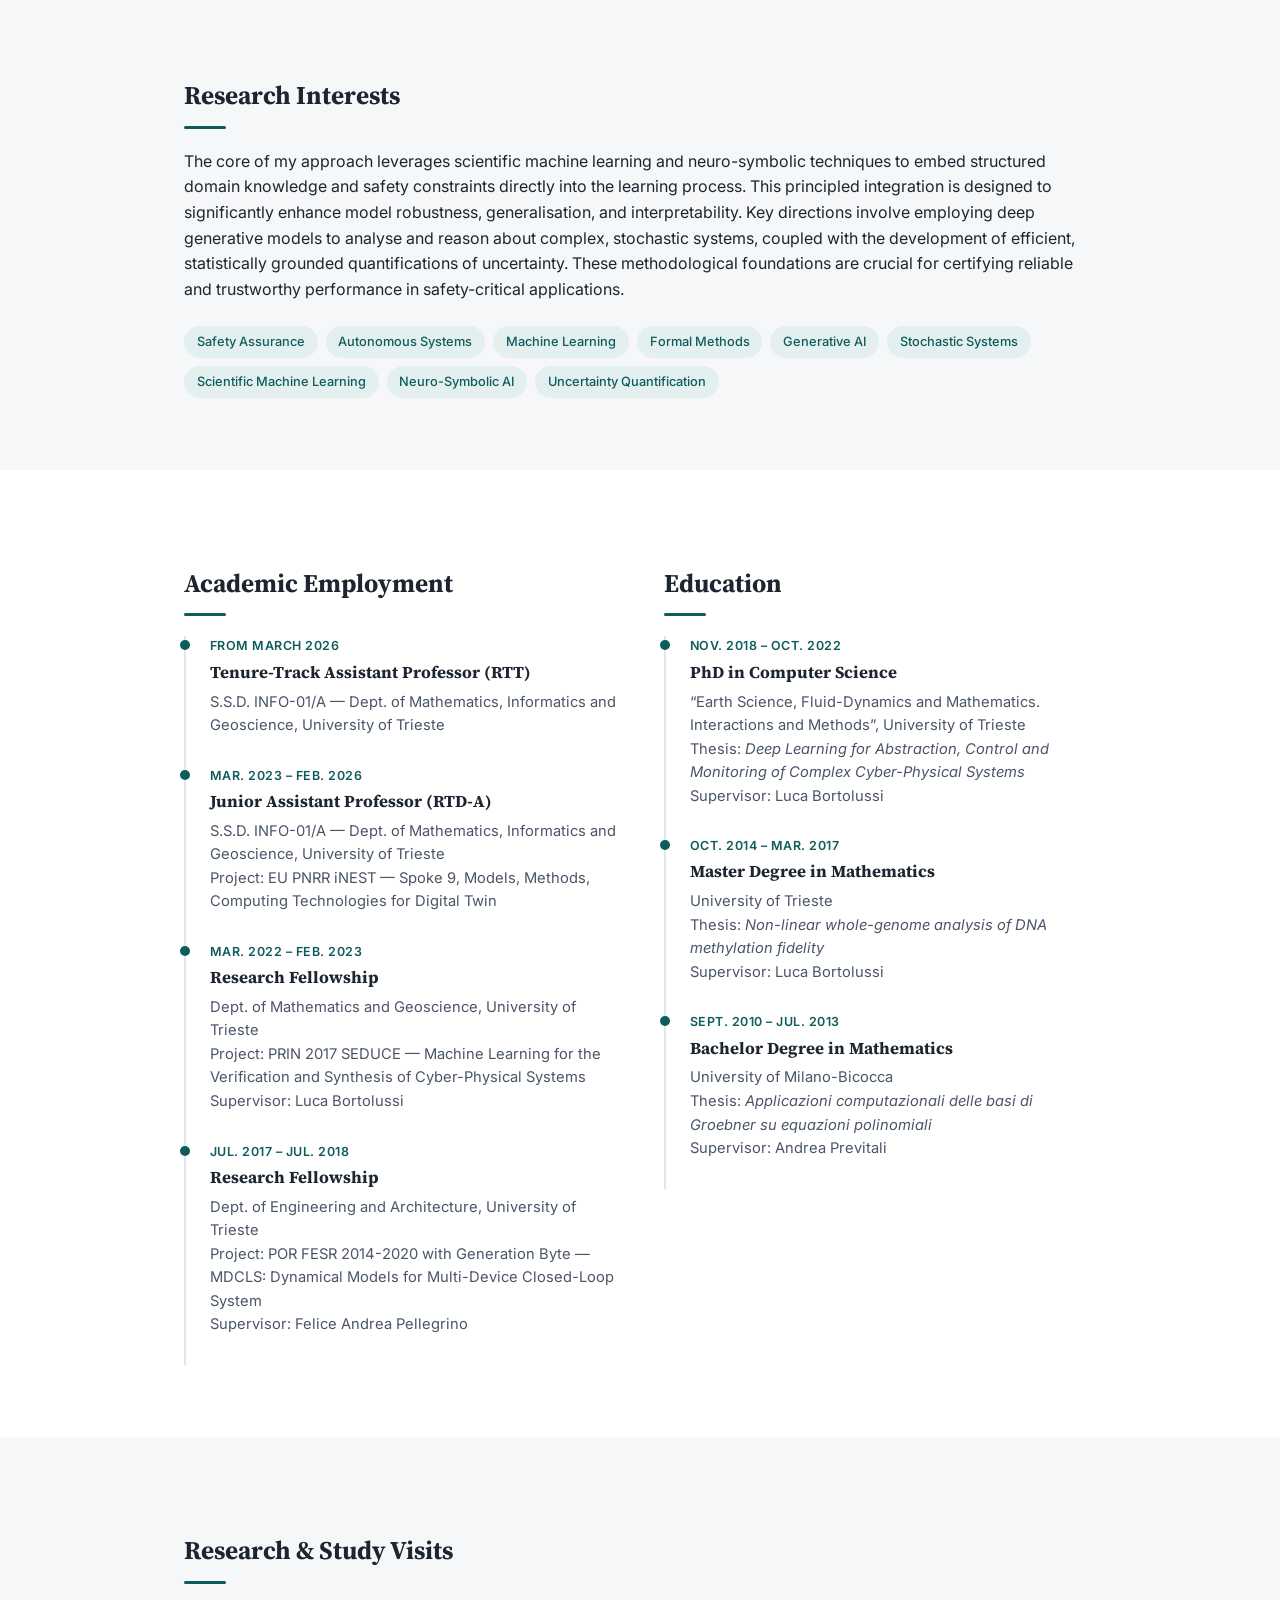
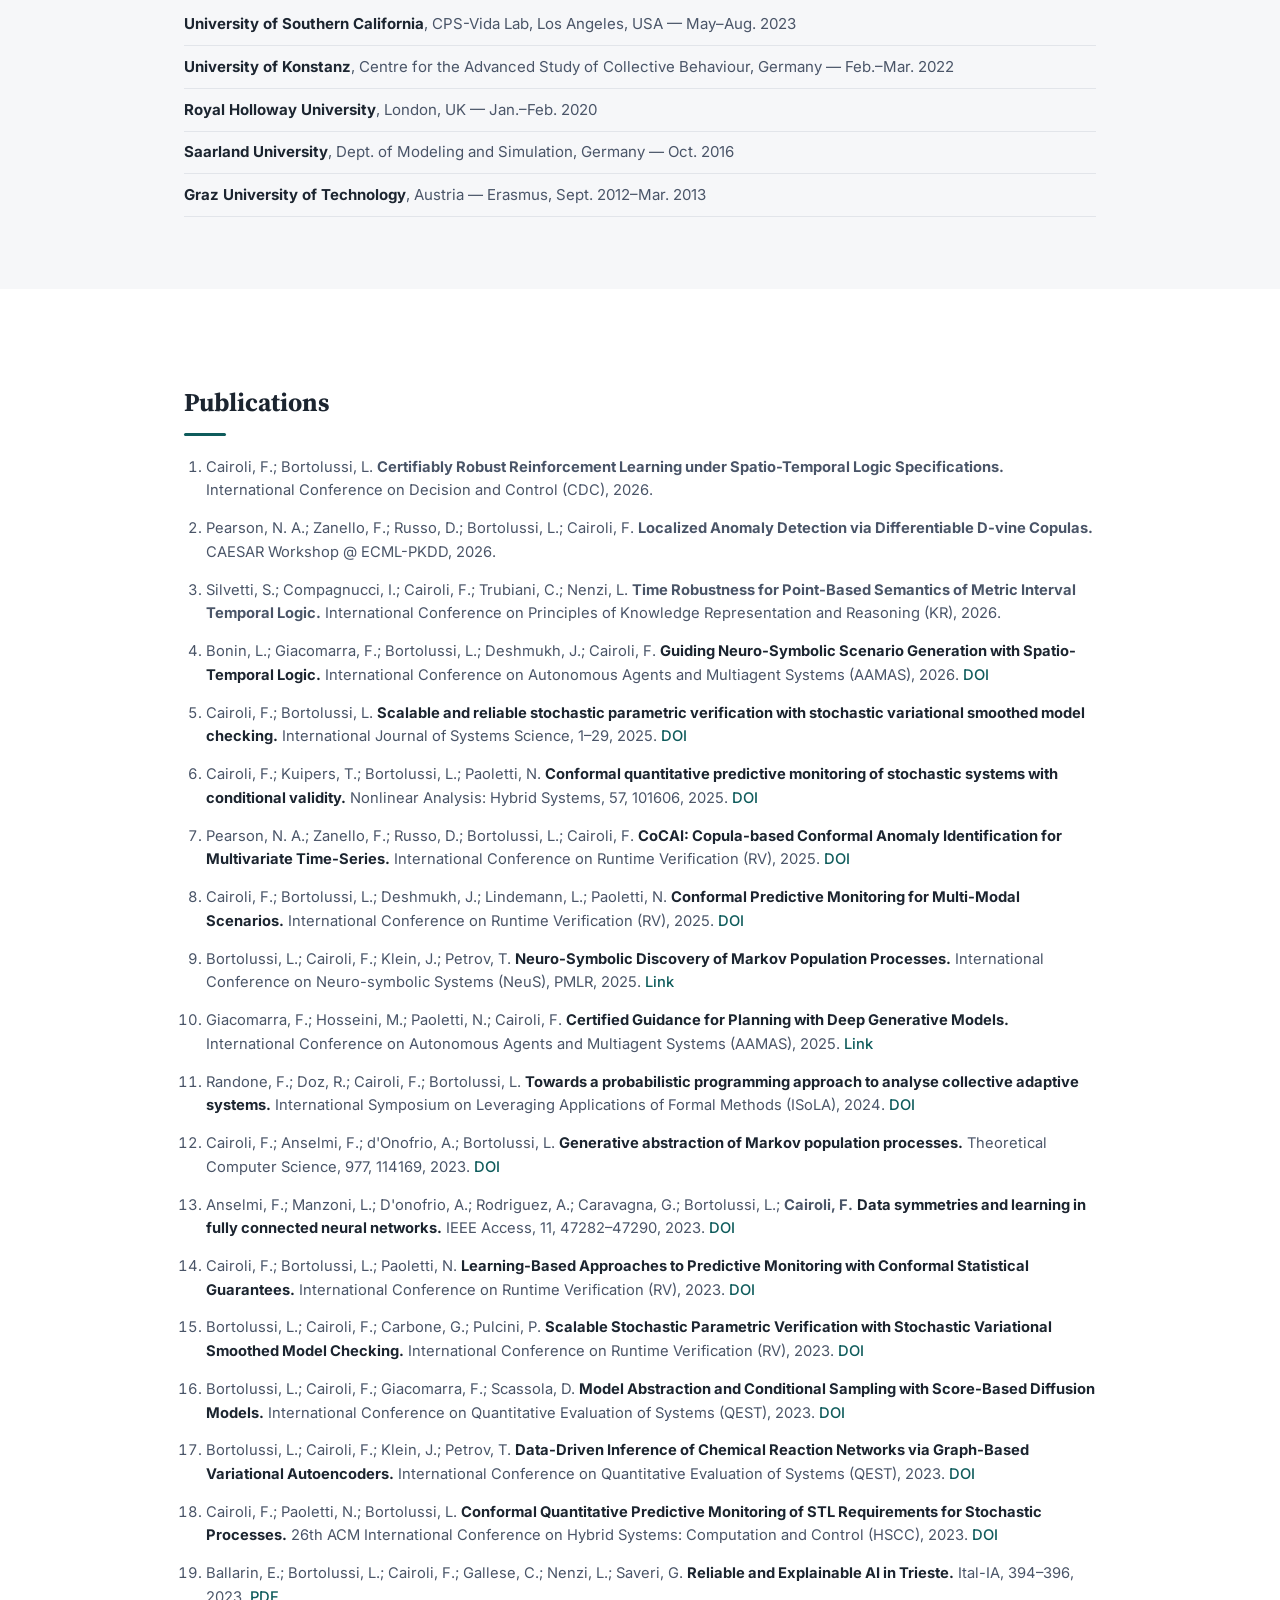
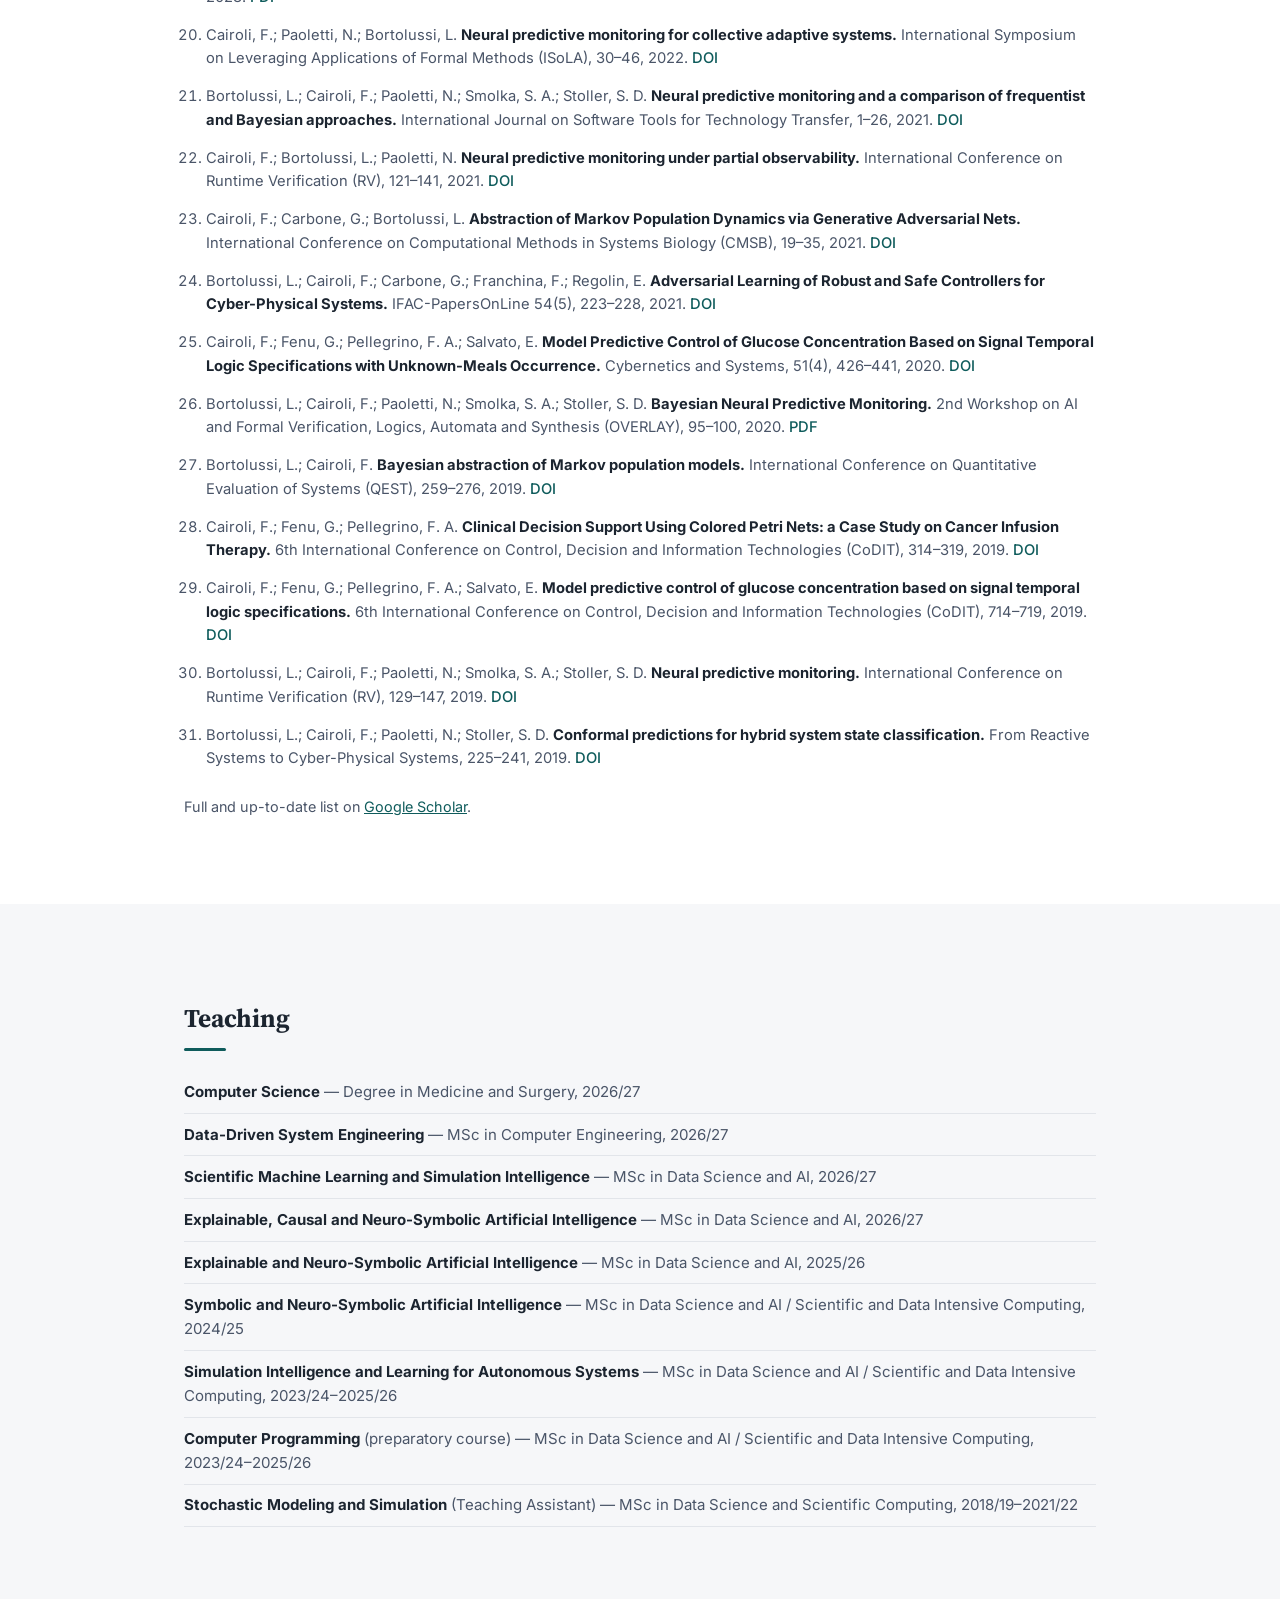
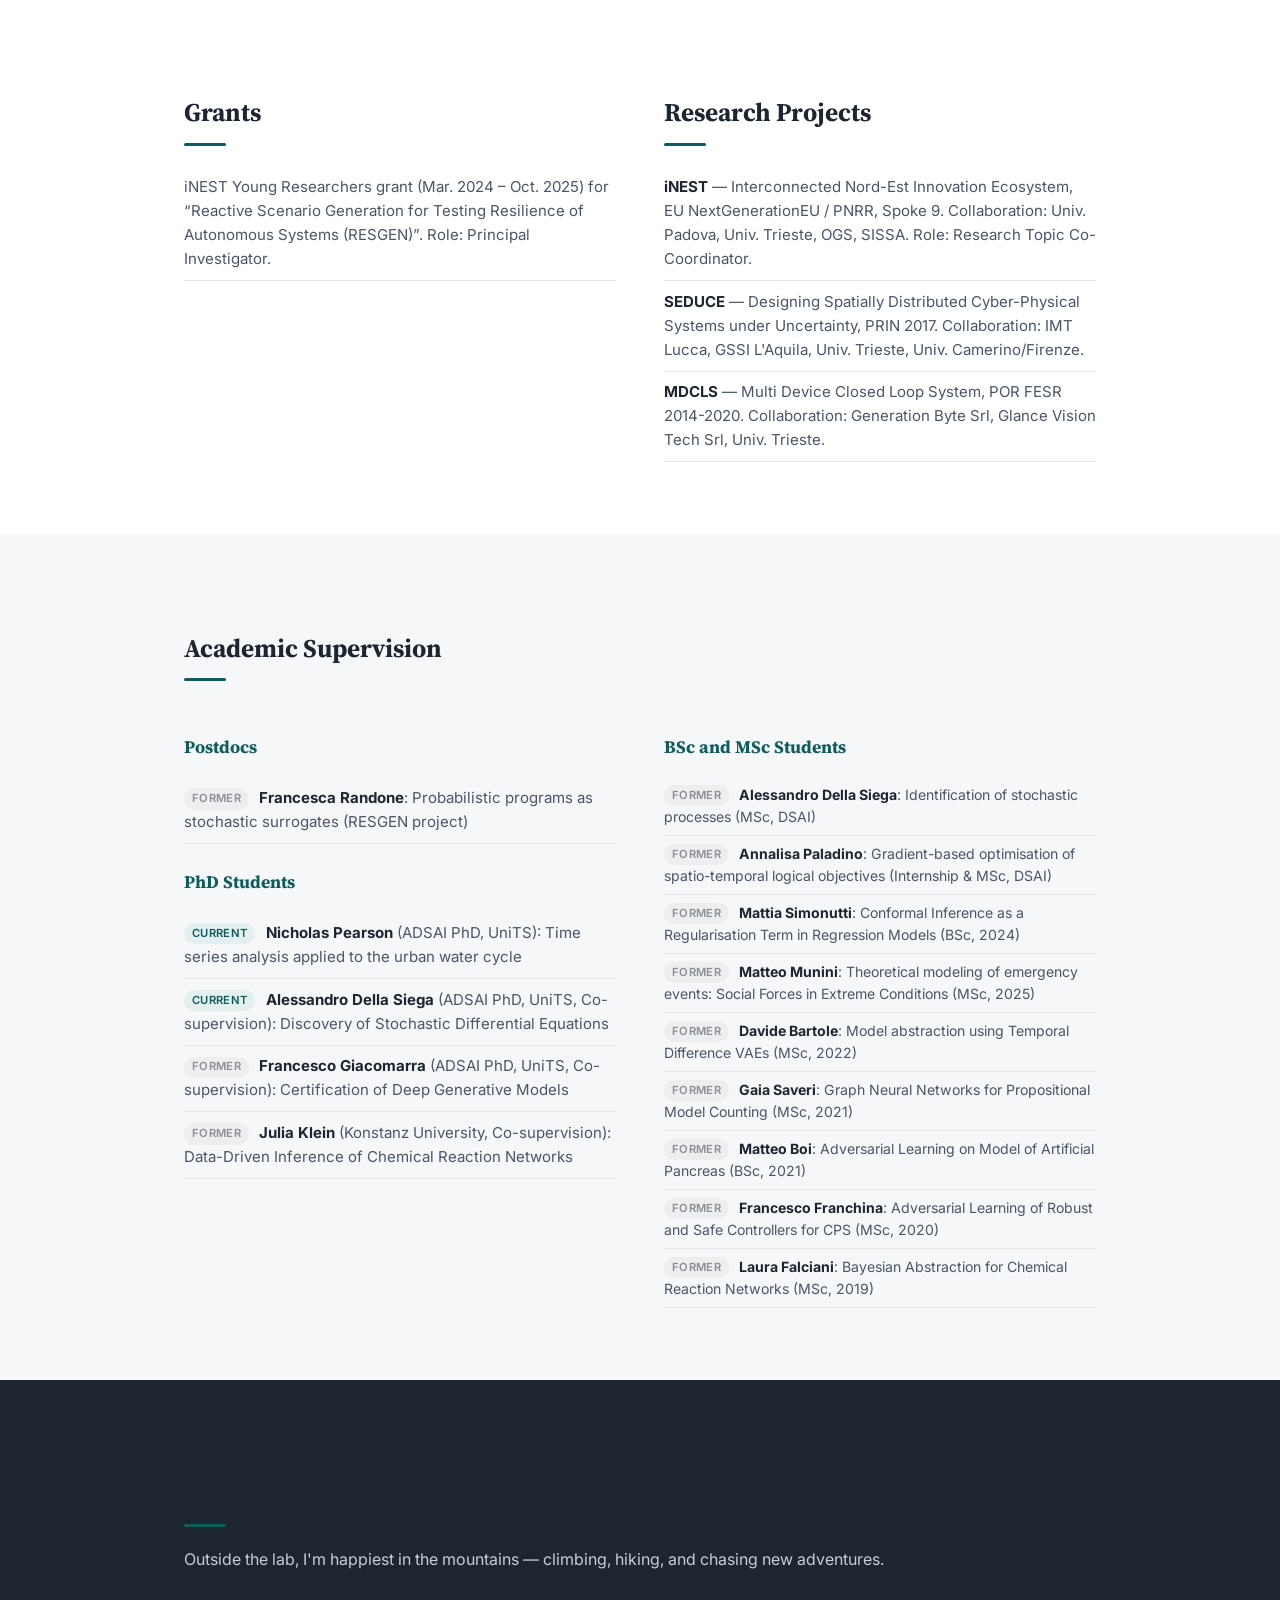
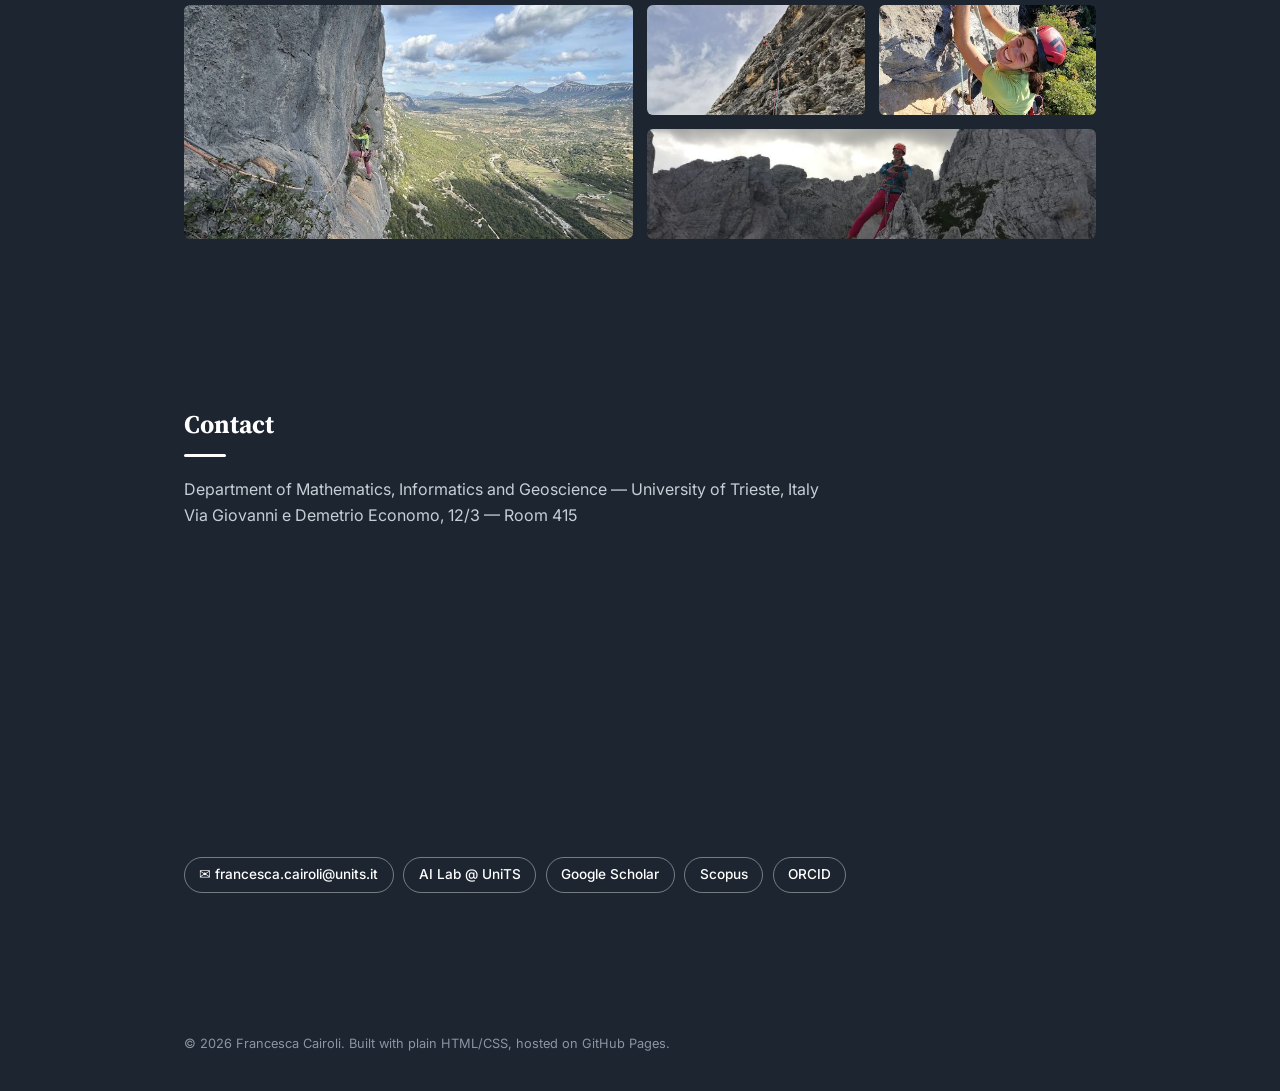
==== commit 4606652b: "Make publication titles clickable links to the paper" ====
--- a/index.html
+++ b/index.html
@@ -234,34 +234,34 @@
         <li>Cairoli, F.; Bortolussi, L. <strong>Certifiably Robust Reinforcement Learning under Spatio-Temporal Logic Specifications.</strong> International Conference on Decision and Control (CDC), 2026.</li>
         <li>Pearson, N. A.; Zanello, F.; Russo, D.; Bortolussi, L.; Cairoli, F. <strong>Localized Anomaly Detection via Differentiable D-vine Copulas.</strong> CAESAR Workshop @ ECML-PKDD, 2026.</li>
         <li>Silvetti, S.; Compagnucci, I.; Cairoli, F.; Trubiani, C.; Nenzi, L. <strong>Time Robustness for Point-Based Semantics of Metric Interval Temporal Logic.</strong> International Conference on Principles of Knowledge Representation and Reasoning (KR), 2026.</li>
-        <li>Bonin, L.; Giacomarra, F.; Bortolussi, L.; Deshmukh, J.; Cairoli, F. <strong>Guiding Neuro-Symbolic Scenario Generation with Spatio-Temporal Logic.</strong> International Conference on Autonomous Agents and Multiagent Systems (AAMAS), 2026. <a href="https://doi.org/10.65109/JCRA2597" target="_blank" rel="noopener">DOI</a></li>
-        <li>Cairoli, F.; Bortolussi, L. <strong>Scalable and reliable stochastic parametric verification with stochastic variational smoothed model checking.</strong> International Journal of Systems Science, 1–29, 2025. <a href="https://doi.org/10.1080/00207721.2025.2490618" target="_blank" rel="noopener">DOI</a></li>
-        <li>Cairoli, F.; Kuipers, T.; Bortolussi, L.; Paoletti, N. <strong>Conformal quantitative predictive monitoring of stochastic systems with conditional validity.</strong> Nonlinear Analysis: Hybrid Systems, 57, 101606, 2025. <a href="https://doi.org/10.1016/j.nahs.2025.101606" target="_blank" rel="noopener">DOI</a></li>
-        <li>Pearson, N. A.; Zanello, F.; Russo, D.; Bortolussi, L.; Cairoli, F. <strong>CoCAI: Copula-based Conformal Anomaly Identification for Multivariate Time-Series.</strong> International Conference on Runtime Verification (RV), 2025. <a href="https://doi.org/10.1007/978-3-032-05435-7_17" target="_blank" rel="noopener">DOI</a></li>
-        <li>Cairoli, F.; Bortolussi, L.; Deshmukh, J.; Lindemann, L.; Paoletti, N. <strong>Conformal Predictive Monitoring for Multi-Modal Scenarios.</strong> International Conference on Runtime Verification (RV), 2025. <a href="https://doi.org/10.1007/978-3-032-05435-7_19" target="_blank" rel="noopener">DOI</a></li>
-        <li>Bortolussi, L.; Cairoli, F.; Klein, J.; Petrov, T. <strong>Neuro-Symbolic Discovery of Markov Population Processes.</strong> International Conference on Neuro-symbolic Systems (NeuS), PMLR, 2025. <a href="https://proceedings.mlr.press/v288/bortolussi25a.html" target="_blank" rel="noopener">Link</a></li>
-        <li>Giacomarra, F.; Hosseini, M.; Paoletti, N.; Cairoli, F. <strong>Certified Guidance for Planning with Deep Generative Models.</strong> International Conference on Autonomous Agents and Multiagent Systems (AAMAS), 2025. <a href="https://dl.acm.org/doi/10.5555/3709347.3743606" target="_blank" rel="noopener">Link</a></li>
-        <li>Randone, F.; Doz, R.; Cairoli, F.; Bortolussi, L. <strong>Towards a probabilistic programming approach to analyse collective adaptive systems.</strong> International Symposium on Leveraging Applications of Formal Methods (ISoLA), 2024. <a href="https://doi.org/10.1007/978-3-031-73709-1_11" target="_blank" rel="noopener">DOI</a></li>
-        <li>Cairoli, F.; Anselmi, F.; d'Onofrio, A.; Bortolussi, L. <strong>Generative abstraction of Markov population processes.</strong> Theoretical Computer Science, 977, 114169, 2023. <a href="https://doi.org/10.1016/j.tcs.2023.114169" target="_blank" rel="noopener">DOI</a></li>
-        <li>Anselmi, F.; Manzoni, L.; D'onofrio, A.; Rodriguez, A.; Caravagna, G.; Bortolussi, L.; <strong>Cairoli, F.</strong> <strong>Data symmetries and learning in fully connected neural networks.</strong> IEEE Access, 11, 47282–47290, 2023. <a href="https://doi.org/10.1109/ACCESS.2023.3274938" target="_blank" rel="noopener">DOI</a></li>
-        <li>Cairoli, F.; Bortolussi, L.; Paoletti, N. <strong>Learning-Based Approaches to Predictive Monitoring with Conformal Statistical Guarantees.</strong> International Conference on Runtime Verification (RV), 2023. <a href="https://doi.org/10.1007/978-3-031-44267-4_26" target="_blank" rel="noopener">DOI</a></li>
-        <li>Bortolussi, L.; Cairoli, F.; Carbone, G.; Pulcini, P. <strong>Scalable Stochastic Parametric Verification with Stochastic Variational Smoothed Model Checking.</strong> International Conference on Runtime Verification (RV), 2023. <a href="https://doi.org/10.1007/978-3-031-44267-4_3" target="_blank" rel="noopener">DOI</a></li>
-        <li>Bortolussi, L.; Cairoli, F.; Giacomarra, F.; Scassola, D. <strong>Model Abstraction and Conditional Sampling with Score-Based Diffusion Models.</strong> International Conference on Quantitative Evaluation of Systems (QEST), 2023. <a href="https://doi.org/10.1007/978-3-031-43835-6_21" target="_blank" rel="noopener">DOI</a></li>
-        <li>Bortolussi, L.; Cairoli, F.; Klein, J.; Petrov, T. <strong>Data-Driven Inference of Chemical Reaction Networks via Graph-Based Variational Autoencoders.</strong> International Conference on Quantitative Evaluation of Systems (QEST), 2023. <a href="https://doi.org/10.1007/978-3-031-43835-6_10" target="_blank" rel="noopener">DOI</a></li>
-        <li>Cairoli, F.; Paoletti, N.; Bortolussi, L. <strong>Conformal Quantitative Predictive Monitoring of STL Requirements for Stochastic Processes.</strong> 26th ACM International Conference on Hybrid Systems: Computation and Control (HSCC), 2023. <a href="https://doi.org/10.1145/3575870.3587113" target="_blank" rel="noopener">DOI</a></li>
-        <li>Ballarin, E.; Bortolussi, L.; Cairoli, F.; Gallese, C.; Nenzi, L.; Saveri, G. <strong>Reliable and Explainable AI in Trieste.</strong> Ital-IA, 394–396, 2023. <a href="https://ceur-ws.org/Vol-3486/26.pdf" target="_blank" rel="noopener">PDF</a></li>
-        <li>Cairoli, F.; Paoletti, N.; Bortolussi, L. <strong>Neural predictive monitoring for collective adaptive systems.</strong> International Symposium on Leveraging Applications of Formal Methods (ISoLA), 30–46, 2022. <a href="https://doi.org/10.1007/978-3-031-19759-8_3" target="_blank" rel="noopener">DOI</a></li>
-        <li>Bortolussi, L.; Cairoli, F.; Paoletti, N.; Smolka, S. A.; Stoller, S. D. <strong>Neural predictive monitoring and a comparison of frequentist and Bayesian approaches.</strong> International Journal on Software Tools for Technology Transfer, 1–26, 2021. <a href="https://doi.org/10.1007/s10009-021-00623-1" target="_blank" rel="noopener">DOI</a></li>
-        <li>Cairoli, F.; Bortolussi, L.; Paoletti, N. <strong>Neural predictive monitoring under partial observability.</strong> International Conference on Runtime Verification (RV), 121–141, 2021. <a href="https://doi.org/10.1007/978-3-030-88494-9_7" target="_blank" rel="noopener">DOI</a></li>
-        <li>Cairoli, F.; Carbone, G.; Bortolussi, L. <strong>Abstraction of Markov Population Dynamics via Generative Adversarial Nets.</strong> International Conference on Computational Methods in Systems Biology (CMSB), 19–35, 2021. <a href="https://doi.org/10.1007/978-3-030-85633-5_2" target="_blank" rel="noopener">DOI</a></li>
-        <li>Bortolussi, L.; Cairoli, F.; Carbone, G.; Franchina, F.; Regolin, E. <strong>Adversarial Learning of Robust and Safe Controllers for Cyber-Physical Systems.</strong> IFAC-PapersOnLine 54(5), 223–228, 2021. <a href="https://doi.org/10.1016/j.ifacol.2021.08.502" target="_blank" rel="noopener">DOI</a></li>
-        <li>Cairoli, F.; Fenu, G.; Pellegrino, F. A.; Salvato, E. <strong>Model Predictive Control of Glucose Concentration Based on Signal Temporal Logic Specifications with Unknown-Meals Occurrence.</strong> Cybernetics and Systems, 51(4), 426–441, 2020. <a href="https://doi.org/10.1080/01969722.2020.1758463" target="_blank" rel="noopener">DOI</a></li>
-        <li>Bortolussi, L.; Cairoli, F.; Paoletti, N.; Smolka, S. A.; Stoller, S. D. <strong>Bayesian Neural Predictive Monitoring.</strong> 2nd Workshop on AI and Formal Verification, Logics, Automata and Synthesis (OVERLAY), 95–100, 2020. <a href="https://ceur-ws.org/Vol-2785/paper16.pdf" target="_blank" rel="noopener">PDF</a></li>
-        <li>Bortolussi, L.; Cairoli, F. <strong>Bayesian abstraction of Markov population models.</strong> International Conference on Quantitative Evaluation of Systems (QEST), 259–276, 2019. <a href="https://doi.org/10.1007/978-3-030-30281-8_15" target="_blank" rel="noopener">DOI</a></li>
-        <li>Cairoli, F.; Fenu, G.; Pellegrino, F. A. <strong>Clinical Decision Support Using Colored Petri Nets: a Case Study on Cancer Infusion Therapy.</strong> 6th International Conference on Control, Decision and Information Technologies (CoDIT), 314–319, 2019. <a href="https://doi.org/10.1109/CoDIT.2019.8820456" target="_blank" rel="noopener">DOI</a></li>
-        <li>Cairoli, F.; Fenu, G.; Pellegrino, F. A.; Salvato, E. <strong>Model predictive control of glucose concentration based on signal temporal logic specifications.</strong> 6th International Conference on Control, Decision and Information Technologies (CoDIT), 714–719, 2019. <a href="https://doi.org/10.1109/CoDIT.2019.8820492" target="_blank" rel="noopener">DOI</a></li>
-        <li>Bortolussi, L.; Cairoli, F.; Paoletti, N.; Smolka, S. A.; Stoller, S. D. <strong>Neural predictive monitoring.</strong> International Conference on Runtime Verification (RV), 129–147, 2019. <a href="https://doi.org/10.1007/978-3-030-32079-9_8" target="_blank" rel="noopener">DOI</a></li>
-        <li>Bortolussi, L.; Cairoli, F.; Paoletti, N.; Stoller, S. D. <strong>Conformal predictions for hybrid system state classification.</strong> From Reactive Systems to Cyber-Physical Systems, 225–241, 2019. <a href="https://doi.org/10.1007/978-3-030-31514-6_13" target="_blank" rel="noopener">DOI</a></li>
+        <li>Bonin, L.; Giacomarra, F.; Bortolussi, L.; Deshmukh, J.; Cairoli, F. <a class="pub-title-link" href="https://doi.org/10.65109/JCRA2597" target="_blank" rel="noopener"><strong>Guiding Neuro-Symbolic Scenario Generation with Spatio-Temporal Logic.</strong></a> International Conference on Autonomous Agents and Multiagent Systems (AAMAS), 2026. <a href="https://doi.org/10.65109/JCRA2597" target="_blank" rel="noopener">DOI</a></li>
+        <li>Cairoli, F.; Bortolussi, L. <a class="pub-title-link" href="https://doi.org/10.1080/00207721.2025.2490618" target="_blank" rel="noopener"><strong>Scalable and reliable stochastic parametric verification with stochastic variational smoothed model checking.</strong></a> International Journal of Systems Science, 1–29, 2025. <a href="https://doi.org/10.1080/00207721.2025.2490618" target="_blank" rel="noopener">DOI</a></li>
+        <li>Cairoli, F.; Kuipers, T.; Bortolussi, L.; Paoletti, N. <a class="pub-title-link" href="https://doi.org/10.1016/j.nahs.2025.101606" target="_blank" rel="noopener"><strong>Conformal quantitative predictive monitoring of stochastic systems with conditional validity.</strong></a> Nonlinear Analysis: Hybrid Systems, 57, 101606, 2025. <a href="https://doi.org/10.1016/j.nahs.2025.101606" target="_blank" rel="noopener">DOI</a></li>
+        <li>Pearson, N. A.; Zanello, F.; Russo, D.; Bortolussi, L.; Cairoli, F. <a class="pub-title-link" href="https://doi.org/10.1007/978-3-032-05435-7_17" target="_blank" rel="noopener"><strong>CoCAI: Copula-based Conformal Anomaly Identification for Multivariate Time-Series.</strong></a> International Conference on Runtime Verification (RV), 2025. <a href="https://doi.org/10.1007/978-3-032-05435-7_17" target="_blank" rel="noopener">DOI</a></li>
+        <li>Cairoli, F.; Bortolussi, L.; Deshmukh, J.; Lindemann, L.; Paoletti, N. <a class="pub-title-link" href="https://doi.org/10.1007/978-3-032-05435-7_19" target="_blank" rel="noopener"><strong>Conformal Predictive Monitoring for Multi-Modal Scenarios.</strong></a> International Conference on Runtime Verification (RV), 2025. <a href="https://doi.org/10.1007/978-3-032-05435-7_19" target="_blank" rel="noopener">DOI</a></li>
+        <li>Bortolussi, L.; Cairoli, F.; Klein, J.; Petrov, T. <a class="pub-title-link" href="https://proceedings.mlr.press/v288/bortolussi25a.html" target="_blank" rel="noopener"><strong>Neuro-Symbolic Discovery of Markov Population Processes.</strong></a> International Conference on Neuro-symbolic Systems (NeuS), PMLR, 2025. <a href="https://proceedings.mlr.press/v288/bortolussi25a.html" target="_blank" rel="noopener">Link</a></li>
+        <li>Giacomarra, F.; Hosseini, M.; Paoletti, N.; Cairoli, F. <a class="pub-title-link" href="https://dl.acm.org/doi/10.5555/3709347.3743606" target="_blank" rel="noopener"><strong>Certified Guidance for Planning with Deep Generative Models.</strong></a> International Conference on Autonomous Agents and Multiagent Systems (AAMAS), 2025. <a href="https://dl.acm.org/doi/10.5555/3709347.3743606" target="_blank" rel="noopener">Link</a></li>
+        <li>Randone, F.; Doz, R.; Cairoli, F.; Bortolussi, L. <a class="pub-title-link" href="https://doi.org/10.1007/978-3-031-73709-1_11" target="_blank" rel="noopener"><strong>Towards a probabilistic programming approach to analyse collective adaptive systems.</strong></a> International Symposium on Leveraging Applications of Formal Methods (ISoLA), 2024. <a href="https://doi.org/10.1007/978-3-031-73709-1_11" target="_blank" rel="noopener">DOI</a></li>
+        <li>Cairoli, F.; Anselmi, F.; d'Onofrio, A.; Bortolussi, L. <a class="pub-title-link" href="https://doi.org/10.1016/j.tcs.2023.114169" target="_blank" rel="noopener"><strong>Generative abstraction of Markov population processes.</strong></a> Theoretical Computer Science, 977, 114169, 2023. <a href="https://doi.org/10.1016/j.tcs.2023.114169" target="_blank" rel="noopener">DOI</a></li>
+        <li>Anselmi, F.; Manzoni, L.; D'onofrio, A.; Rodriguez, A.; Caravagna, G.; Bortolussi, L.; <strong>Cairoli, F.</strong> <a class="pub-title-link" href="https://doi.org/10.1109/ACCESS.2023.3274938" target="_blank" rel="noopener"><strong>Data symmetries and learning in fully connected neural networks.</strong></a> IEEE Access, 11, 47282–47290, 2023. <a href="https://doi.org/10.1109/ACCESS.2023.3274938" target="_blank" rel="noopener">DOI</a></li>
+        <li>Cairoli, F.; Bortolussi, L.; Paoletti, N. <a class="pub-title-link" href="https://doi.org/10.1007/978-3-031-44267-4_26" target="_blank" rel="noopener"><strong>Learning-Based Approaches to Predictive Monitoring with Conformal Statistical Guarantees.</strong></a> International Conference on Runtime Verification (RV), 2023. <a href="https://doi.org/10.1007/978-3-031-44267-4_26" target="_blank" rel="noopener">DOI</a></li>
+        <li>Bortolussi, L.; Cairoli, F.; Carbone, G.; Pulcini, P. <a class="pub-title-link" href="https://doi.org/10.1007/978-3-031-44267-4_3" target="_blank" rel="noopener"><strong>Scalable Stochastic Parametric Verification with Stochastic Variational Smoothed Model Checking.</strong></a> International Conference on Runtime Verification (RV), 2023. <a href="https://doi.org/10.1007/978-3-031-44267-4_3" target="_blank" rel="noopener">DOI</a></li>
+        <li>Bortolussi, L.; Cairoli, F.; Giacomarra, F.; Scassola, D. <a class="pub-title-link" href="https://doi.org/10.1007/978-3-031-43835-6_21" target="_blank" rel="noopener"><strong>Model Abstraction and Conditional Sampling with Score-Based Diffusion Models.</strong></a> International Conference on Quantitative Evaluation of Systems (QEST), 2023. <a href="https://doi.org/10.1007/978-3-031-43835-6_21" target="_blank" rel="noopener">DOI</a></li>
+        <li>Bortolussi, L.; Cairoli, F.; Klein, J.; Petrov, T. <a class="pub-title-link" href="https://doi.org/10.1007/978-3-031-43835-6_10" target="_blank" rel="noopener"><strong>Data-Driven Inference of Chemical Reaction Networks via Graph-Based Variational Autoencoders.</strong></a> International Conference on Quantitative Evaluation of Systems (QEST), 2023. <a href="https://doi.org/10.1007/978-3-031-43835-6_10" target="_blank" rel="noopener">DOI</a></li>
+        <li>Cairoli, F.; Paoletti, N.; Bortolussi, L. <a class="pub-title-link" href="https://doi.org/10.1145/3575870.3587113" target="_blank" rel="noopener"><strong>Conformal Quantitative Predictive Monitoring of STL Requirements for Stochastic Processes.</strong></a> 26th ACM International Conference on Hybrid Systems: Computation and Control (HSCC), 2023. <a href="https://doi.org/10.1145/3575870.3587113" target="_blank" rel="noopener">DOI</a></li>
+        <li>Ballarin, E.; Bortolussi, L.; Cairoli, F.; Gallese, C.; Nenzi, L.; Saveri, G. <a class="pub-title-link" href="https://ceur-ws.org/Vol-3486/26.pdf" target="_blank" rel="noopener"><strong>Reliable and Explainable AI in Trieste.</strong></a> Ital-IA, 394–396, 2023. <a href="https://ceur-ws.org/Vol-3486/26.pdf" target="_blank" rel="noopener">PDF</a></li>
+        <li>Cairoli, F.; Paoletti, N.; Bortolussi, L. <a class="pub-title-link" href="https://doi.org/10.1007/978-3-031-19759-8_3" target="_blank" rel="noopener"><strong>Neural predictive monitoring for collective adaptive systems.</strong></a> International Symposium on Leveraging Applications of Formal Methods (ISoLA), 30–46, 2022. <a href="https://doi.org/10.1007/978-3-031-19759-8_3" target="_blank" rel="noopener">DOI</a></li>
+        <li>Bortolussi, L.; Cairoli, F.; Paoletti, N.; Smolka, S. A.; Stoller, S. D. <a class="pub-title-link" href="https://doi.org/10.1007/s10009-021-00623-1" target="_blank" rel="noopener"><strong>Neural predictive monitoring and a comparison of frequentist and Bayesian approaches.</strong></a> International Journal on Software Tools for Technology Transfer, 1–26, 2021. <a href="https://doi.org/10.1007/s10009-021-00623-1" target="_blank" rel="noopener">DOI</a></li>
+        <li>Cairoli, F.; Bortolussi, L.; Paoletti, N. <a class="pub-title-link" href="https://doi.org/10.1007/978-3-030-88494-9_7" target="_blank" rel="noopener"><strong>Neural predictive monitoring under partial observability.</strong></a> International Conference on Runtime Verification (RV), 121–141, 2021. <a href="https://doi.org/10.1007/978-3-030-88494-9_7" target="_blank" rel="noopener">DOI</a></li>
+        <li>Cairoli, F.; Carbone, G.; Bortolussi, L. <a class="pub-title-link" href="https://doi.org/10.1007/978-3-030-85633-5_2" target="_blank" rel="noopener"><strong>Abstraction of Markov Population Dynamics via Generative Adversarial Nets.</strong></a> International Conference on Computational Methods in Systems Biology (CMSB), 19–35, 2021. <a href="https://doi.org/10.1007/978-3-030-85633-5_2" target="_blank" rel="noopener">DOI</a></li>
+        <li>Bortolussi, L.; Cairoli, F.; Carbone, G.; Franchina, F.; Regolin, E. <a class="pub-title-link" href="https://doi.org/10.1016/j.ifacol.2021.08.502" target="_blank" rel="noopener"><strong>Adversarial Learning of Robust and Safe Controllers for Cyber-Physical Systems.</strong></a> IFAC-PapersOnLine 54(5), 223–228, 2021. <a href="https://doi.org/10.1016/j.ifacol.2021.08.502" target="_blank" rel="noopener">DOI</a></li>
+        <li>Cairoli, F.; Fenu, G.; Pellegrino, F. A.; Salvato, E. <a class="pub-title-link" href="https://doi.org/10.1080/01969722.2020.1758463" target="_blank" rel="noopener"><strong>Model Predictive Control of Glucose Concentration Based on Signal Temporal Logic Specifications with Unknown-Meals Occurrence.</strong></a> Cybernetics and Systems, 51(4), 426–441, 2020. <a href="https://doi.org/10.1080/01969722.2020.1758463" target="_blank" rel="noopener">DOI</a></li>
+        <li>Bortolussi, L.; Cairoli, F.; Paoletti, N.; Smolka, S. A.; Stoller, S. D. <a class="pub-title-link" href="https://ceur-ws.org/Vol-2785/paper16.pdf" target="_blank" rel="noopener"><strong>Bayesian Neural Predictive Monitoring.</strong></a> 2nd Workshop on AI and Formal Verification, Logics, Automata and Synthesis (OVERLAY), 95–100, 2020. <a href="https://ceur-ws.org/Vol-2785/paper16.pdf" target="_blank" rel="noopener">PDF</a></li>
+        <li>Bortolussi, L.; Cairoli, F. <a class="pub-title-link" href="https://doi.org/10.1007/978-3-030-30281-8_15" target="_blank" rel="noopener"><strong>Bayesian abstraction of Markov population models.</strong></a> International Conference on Quantitative Evaluation of Systems (QEST), 259–276, 2019. <a href="https://doi.org/10.1007/978-3-030-30281-8_15" target="_blank" rel="noopener">DOI</a></li>
+        <li>Cairoli, F.; Fenu, G.; Pellegrino, F. A. <a class="pub-title-link" href="https://doi.org/10.1109/CoDIT.2019.8820456" target="_blank" rel="noopener"><strong>Clinical Decision Support Using Colored Petri Nets: a Case Study on Cancer Infusion Therapy.</strong></a> 6th International Conference on Control, Decision and Information Technologies (CoDIT), 314–319, 2019. <a href="https://doi.org/10.1109/CoDIT.2019.8820456" target="_blank" rel="noopener">DOI</a></li>
+        <li>Cairoli, F.; Fenu, G.; Pellegrino, F. A.; Salvato, E. <a class="pub-title-link" href="https://doi.org/10.1109/CoDIT.2019.8820492" target="_blank" rel="noopener"><strong>Model predictive control of glucose concentration based on signal temporal logic specifications.</strong></a> 6th International Conference on Control, Decision and Information Technologies (CoDIT), 714–719, 2019. <a href="https://doi.org/10.1109/CoDIT.2019.8820492" target="_blank" rel="noopener">DOI</a></li>
+        <li>Bortolussi, L.; Cairoli, F.; Paoletti, N.; Smolka, S. A.; Stoller, S. D. <a class="pub-title-link" href="https://doi.org/10.1007/978-3-030-32079-9_8" target="_blank" rel="noopener"><strong>Neural predictive monitoring.</strong></a> International Conference on Runtime Verification (RV), 129–147, 2019. <a href="https://doi.org/10.1007/978-3-030-32079-9_8" target="_blank" rel="noopener">DOI</a></li>
+        <li>Bortolussi, L.; Cairoli, F.; Paoletti, N.; Stoller, S. D. <a class="pub-title-link" href="https://doi.org/10.1007/978-3-030-31514-6_13" target="_blank" rel="noopener"><strong>Conformal predictions for hybrid system state classification.</strong></a> From Reactive Systems to Cyber-Physical Systems, 225–241, 2019. <a href="https://doi.org/10.1007/978-3-030-31514-6_13" target="_blank" rel="noopener">DOI</a></li>
       </ol>
 
       <p class="pub-more">Full and up-to-date list on <a href="https://scholar.google.it/citations?user=3s1GGlIAAAAJ&hl=it" target="_blank" rel="noopener">Google Scholar</a>.</p>
--- a/css/style.css
+++ b/css/style.css
@@ -346,6 +346,17 @@
 }
 
 .pub-list a:hover { text-decoration: underline; }
+
+.pub-list a.pub-title-link {
+  color: var(--ink);
+  white-space: normal;
+  font-weight: inherit;
+}
+
+.pub-list a.pub-title-link:hover {
+  color: var(--accent);
+  text-decoration: underline;
+}
 
 .pub-more {
   margin-top: 1.5rem;
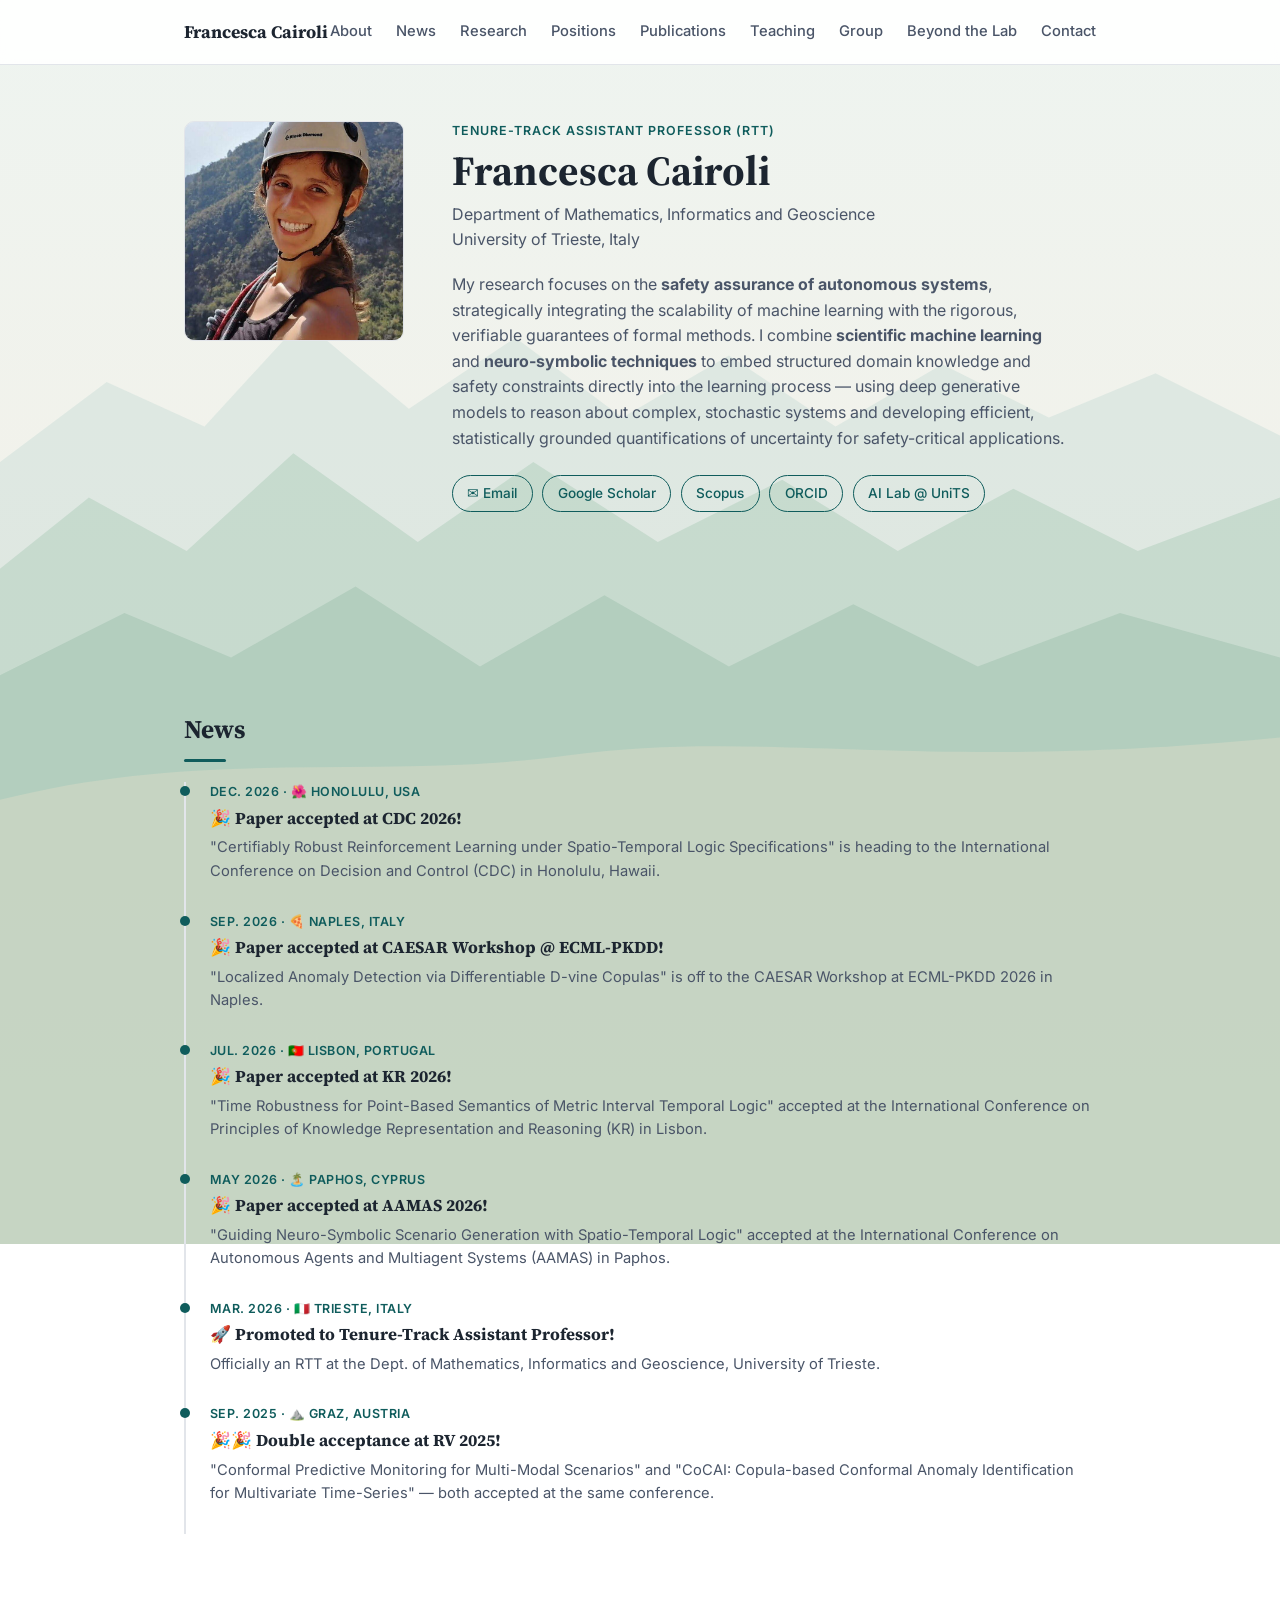
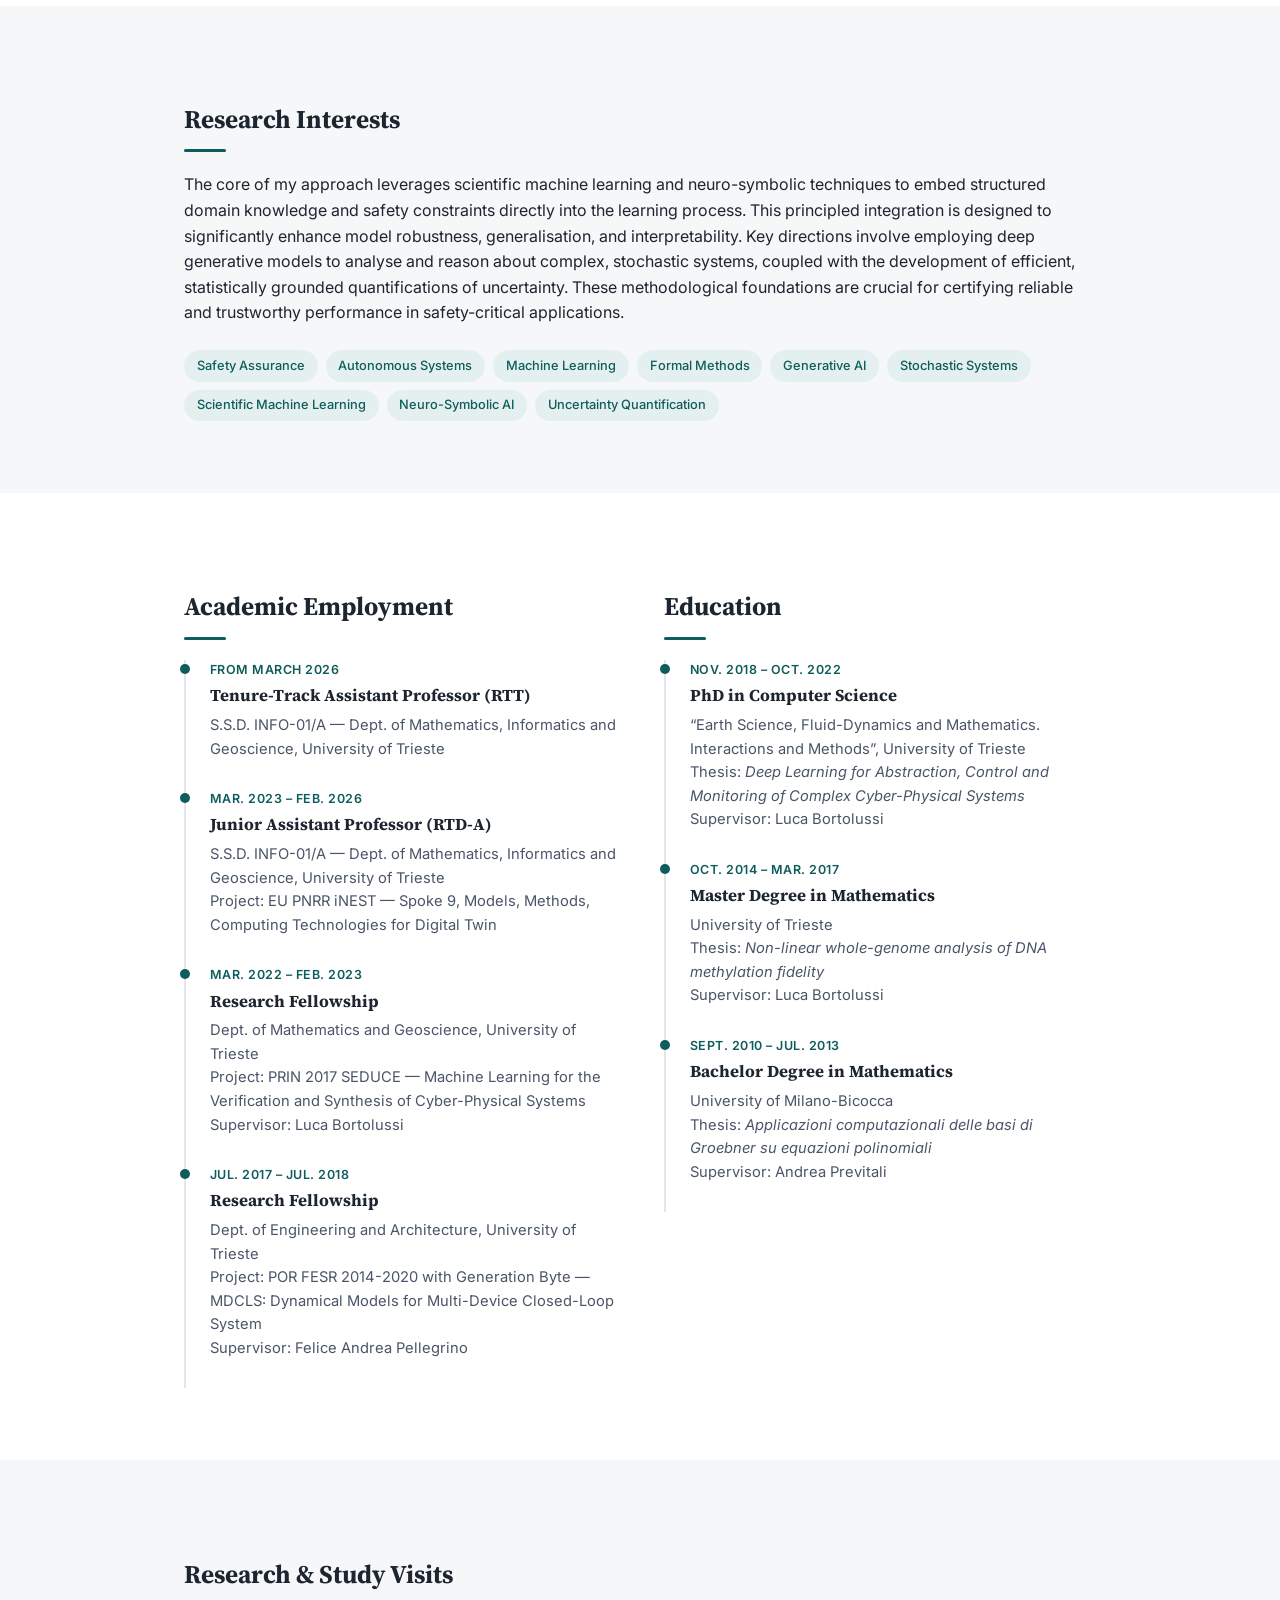
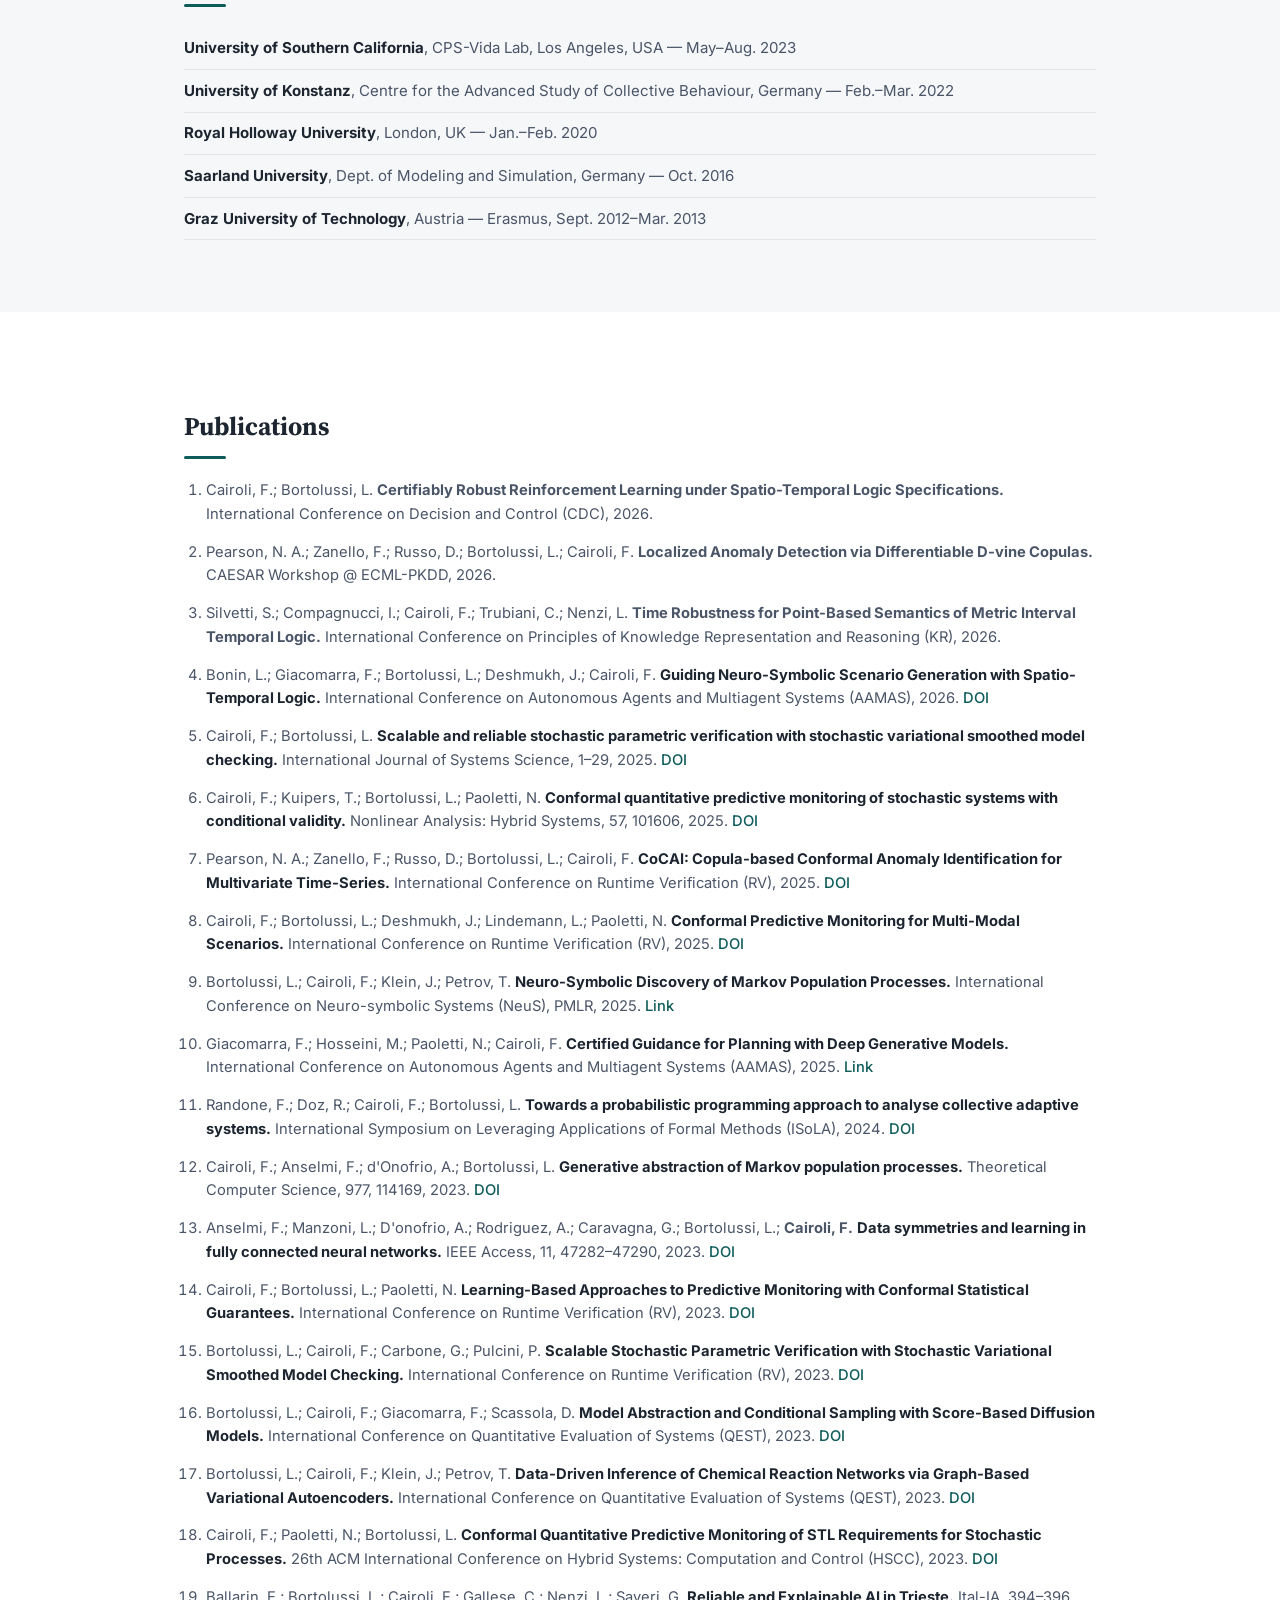
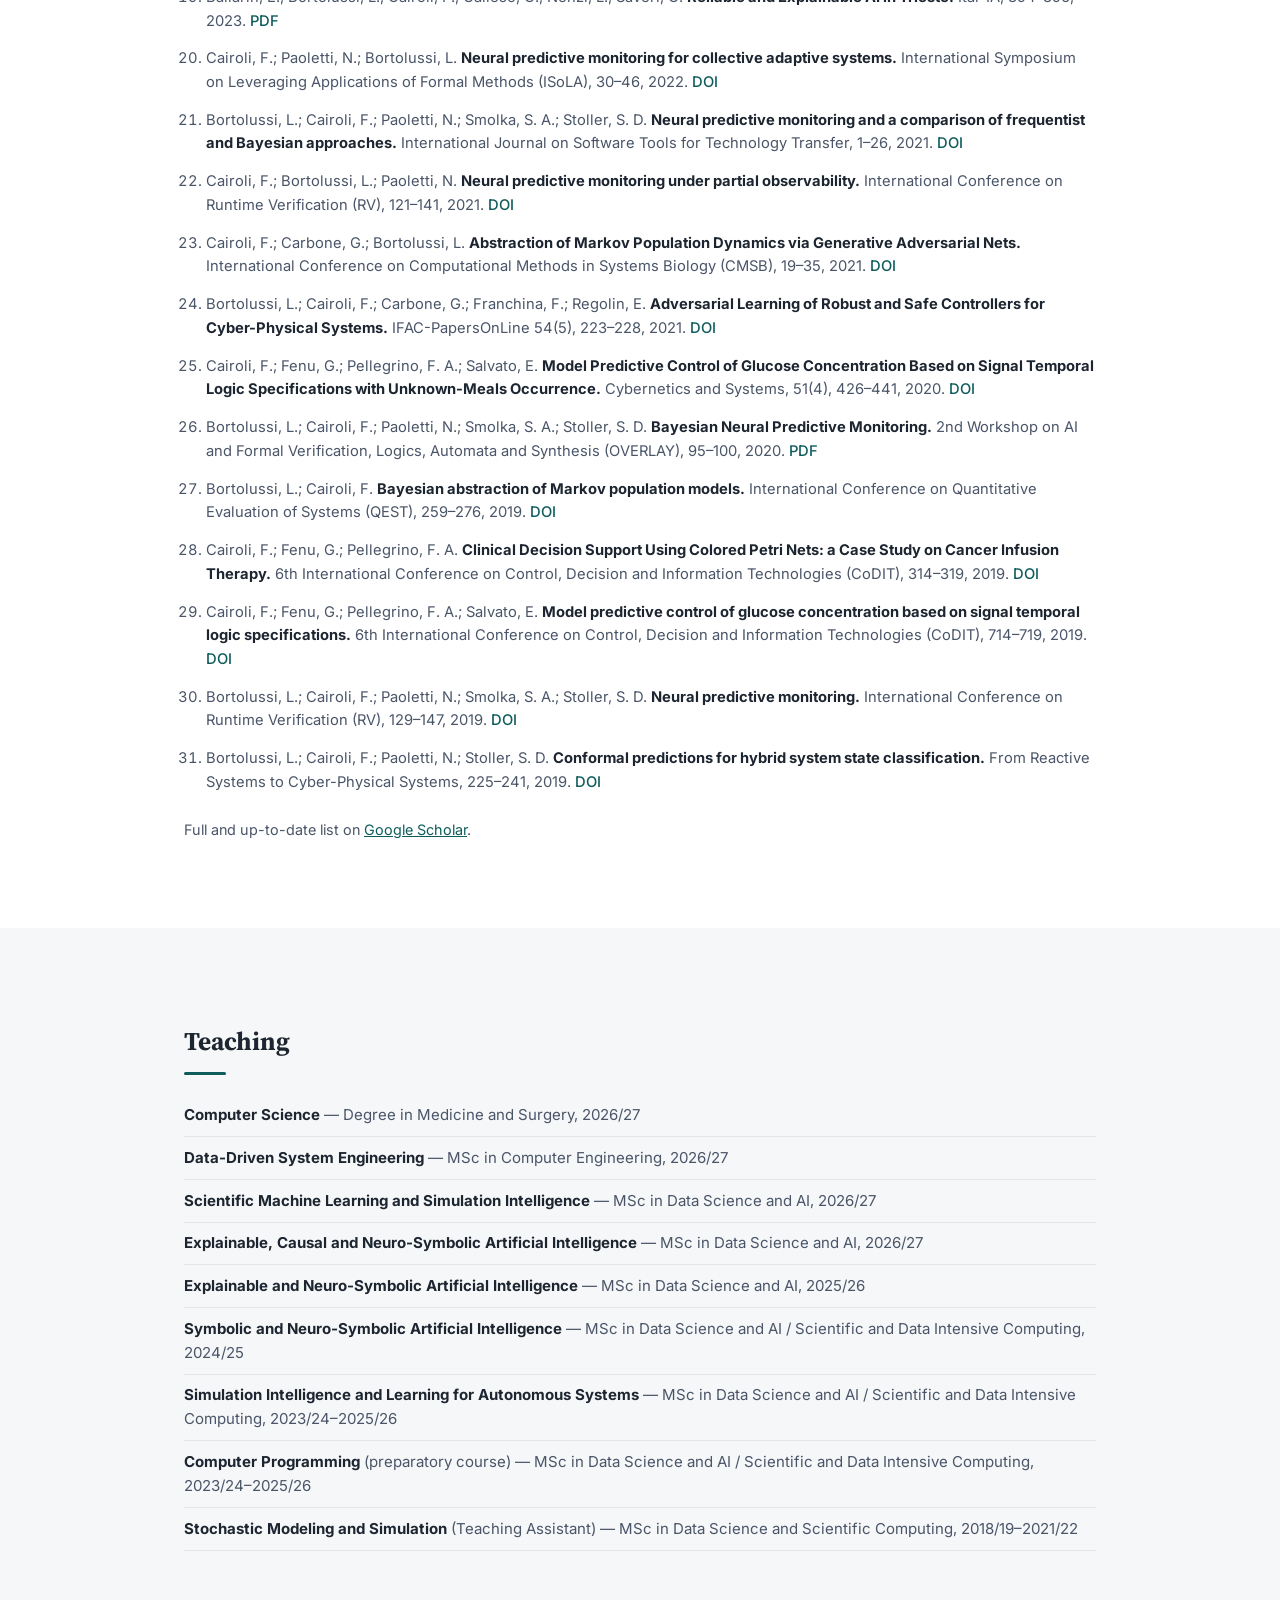
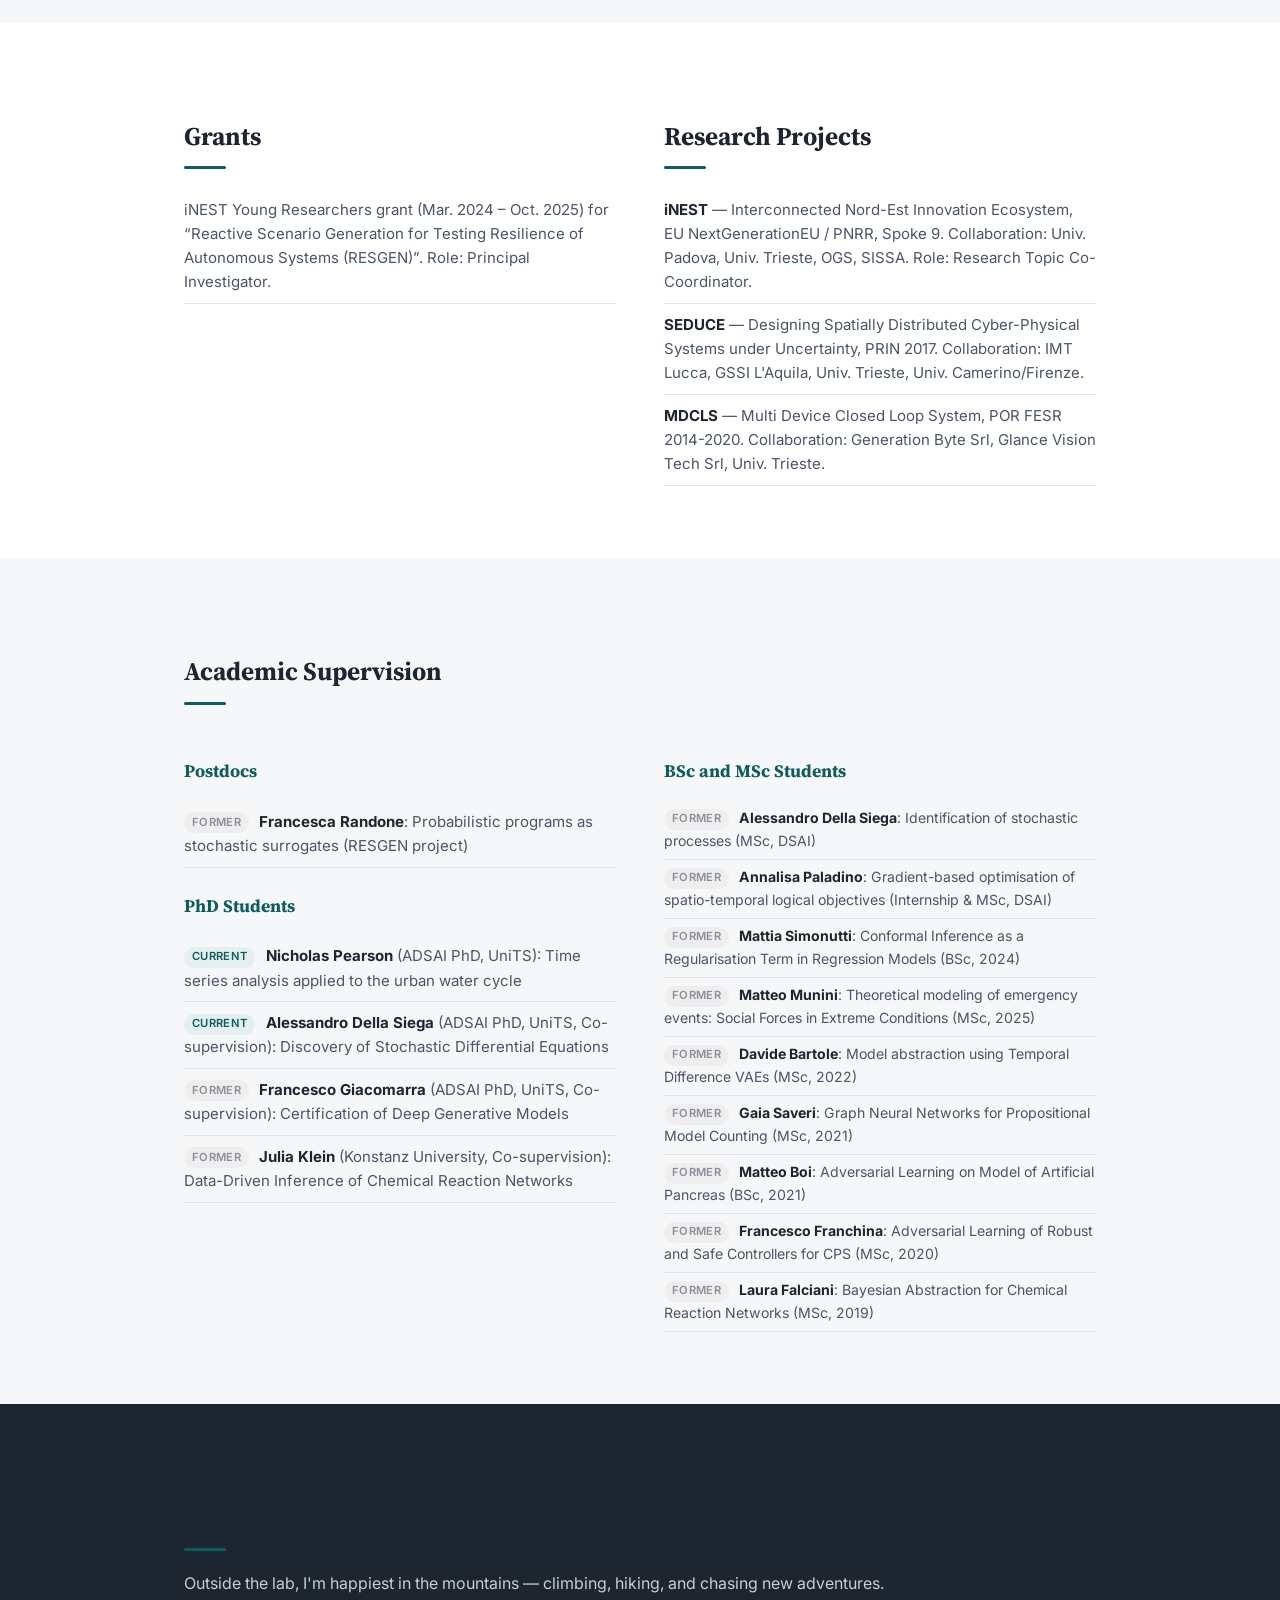
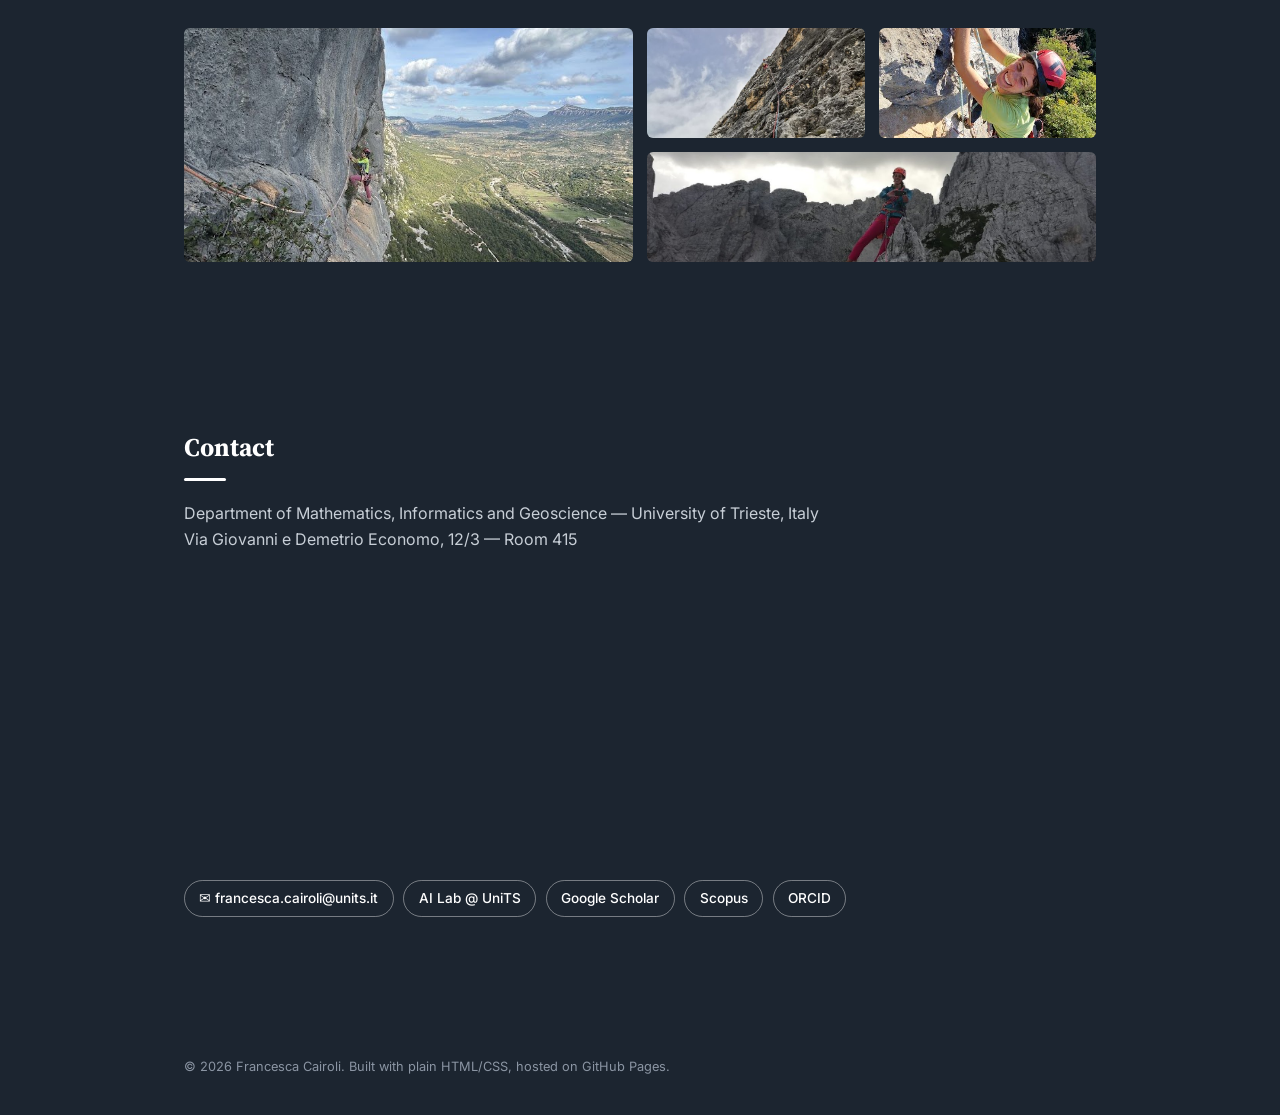
==== commit 4eac1853: "Add soft mountain-silhouette background and make News section celebratory with emojis and locations" ====
--- a/index.html
+++ b/index.html
@@ -69,45 +69,45 @@
       <h2>News</h2>
       <ul class="timeline">
         <li>
-          <div class="timeline-date">2026</div>
-          <div class="timeline-body">
-            <h3>Paper accepted at CDC 2026</h3>
-            <p>"Certifiably Robust Reinforcement Learning under Spatio-Temporal Logic Specifications" accepted at the International Conference on Decision and Control (CDC).</p>
-          </div>
-        </li>
-        <li>
-          <div class="timeline-date">2026</div>
-          <div class="timeline-body">
-            <h3>Paper accepted at CAESAR Workshop @ ECML-PKDD</h3>
-            <p>"Localized Anomaly Detection via Differentiable D-vine Copulas" accepted at the CAESAR Workshop, ECML-PKDD 2026.</p>
-          </div>
-        </li>
-        <li>
-          <div class="timeline-date">2026</div>
-          <div class="timeline-body">
-            <h3>Paper accepted at KR 2026</h3>
-            <p>"Time Robustness for Point-Based Semantics of Metric Interval Temporal Logic" accepted at the International Conference on Principles of Knowledge Representation and Reasoning (KR).</p>
-          </div>
-        </li>
-        <li>
-          <div class="timeline-date">2026</div>
-          <div class="timeline-body">
-            <h3>Paper accepted at AAMAS 2026</h3>
-            <p>"Guiding Neuro-Symbolic Scenario Generation with Spatio-Temporal Logic" accepted at the International Conference on Autonomous Agents and Multiagent Systems (AAMAS).</p>
-          </div>
-        </li>
-        <li>
-          <div class="timeline-date">Mar. 2026</div>
-          <div class="timeline-body">
-            <h3>Promoted to Tenure-Track Assistant Professor (RTT)</h3>
-            <p>Dept. of Mathematics, Informatics and Geoscience, University of Trieste.</p>
-          </div>
-        </li>
-        <li>
-          <div class="timeline-date">2025</div>
-          <div class="timeline-body">
-            <h3>Two papers accepted at RV 2025</h3>
-            <p>"Conformal Predictive Monitoring for Multi-Modal Scenarios" and "CoCAI: Copula-based Conformal Anomaly Identification for Multivariate Time-Series."</p>
+          <div class="timeline-date">Dec. 2026 · 🌺 Honolulu, USA</div>
+          <div class="timeline-body">
+            <h3>🎉 Paper accepted at CDC 2026!</h3>
+            <p>"Certifiably Robust Reinforcement Learning under Spatio-Temporal Logic Specifications" is heading to the International Conference on Decision and Control (CDC) in Honolulu, Hawaii.</p>
+          </div>
+        </li>
+        <li>
+          <div class="timeline-date">Sep. 2026 · 🍕 Naples, Italy</div>
+          <div class="timeline-body">
+            <h3>🎉 Paper accepted at CAESAR Workshop @ ECML-PKDD!</h3>
+            <p>"Localized Anomaly Detection via Differentiable D-vine Copulas" is off to the CAESAR Workshop at ECML-PKDD 2026 in Naples.</p>
+          </div>
+        </li>
+        <li>
+          <div class="timeline-date">Jul. 2026 · 🇵🇹 Lisbon, Portugal</div>
+          <div class="timeline-body">
+            <h3>🎉 Paper accepted at KR 2026!</h3>
+            <p>"Time Robustness for Point-Based Semantics of Metric Interval Temporal Logic" accepted at the International Conference on Principles of Knowledge Representation and Reasoning (KR) in Lisbon.</p>
+          </div>
+        </li>
+        <li>
+          <div class="timeline-date">May 2026 · 🏝️ Paphos, Cyprus</div>
+          <div class="timeline-body">
+            <h3>🎉 Paper accepted at AAMAS 2026!</h3>
+            <p>"Guiding Neuro-Symbolic Scenario Generation with Spatio-Temporal Logic" accepted at the International Conference on Autonomous Agents and Multiagent Systems (AAMAS) in Paphos.</p>
+          </div>
+        </li>
+        <li>
+          <div class="timeline-date">Mar. 2026 · 🇮🇹 Trieste, Italy</div>
+          <div class="timeline-body">
+            <h3>🚀 Promoted to Tenure-Track Assistant Professor!</h3>
+            <p>Officially an RTT at the Dept. of Mathematics, Informatics and Geoscience, University of Trieste.</p>
+          </div>
+        </li>
+        <li>
+          <div class="timeline-date">Sep. 2025 · ⛰️ Graz, Austria</div>
+          <div class="timeline-body">
+            <h3>🎉🎉 Double acceptance at RV 2025!</h3>
+            <p>"Conformal Predictive Monitoring for Multi-Modal Scenarios" and "CoCAI: Copula-based Conformal Anomaly Identification for Multivariate Time-Series" — both accepted at the same conference.</p>
           </div>
         </li>
       </ul>
--- a/css/style.css
+++ b/css/style.css
@@ -19,7 +19,7 @@
   margin: 0;
   font-family: var(--sans);
   color: var(--ink);
-  background: var(--paper);
+  background: var(--paper) url("../assets/mountains-bg.svg") center top / cover no-repeat fixed;
   line-height: 1.6;
   -webkit-font-smoothing: antialiased;
 }
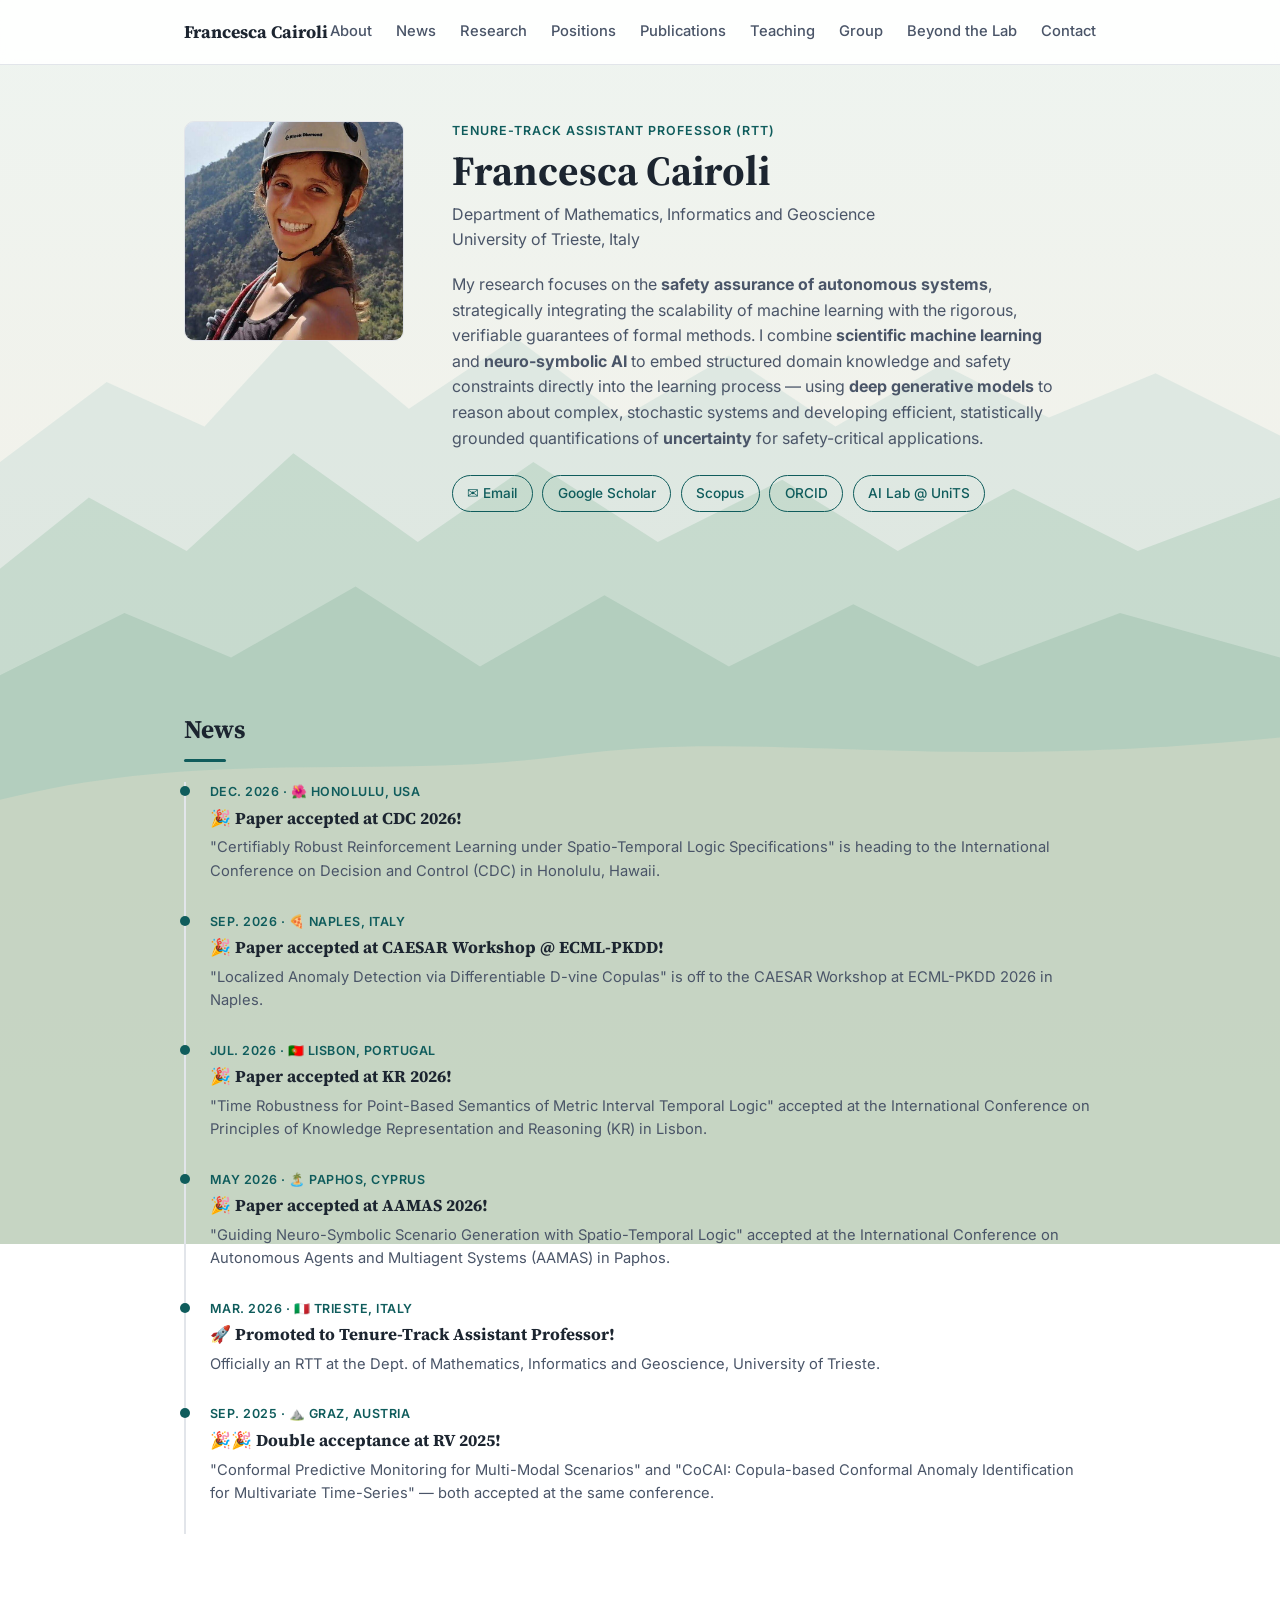
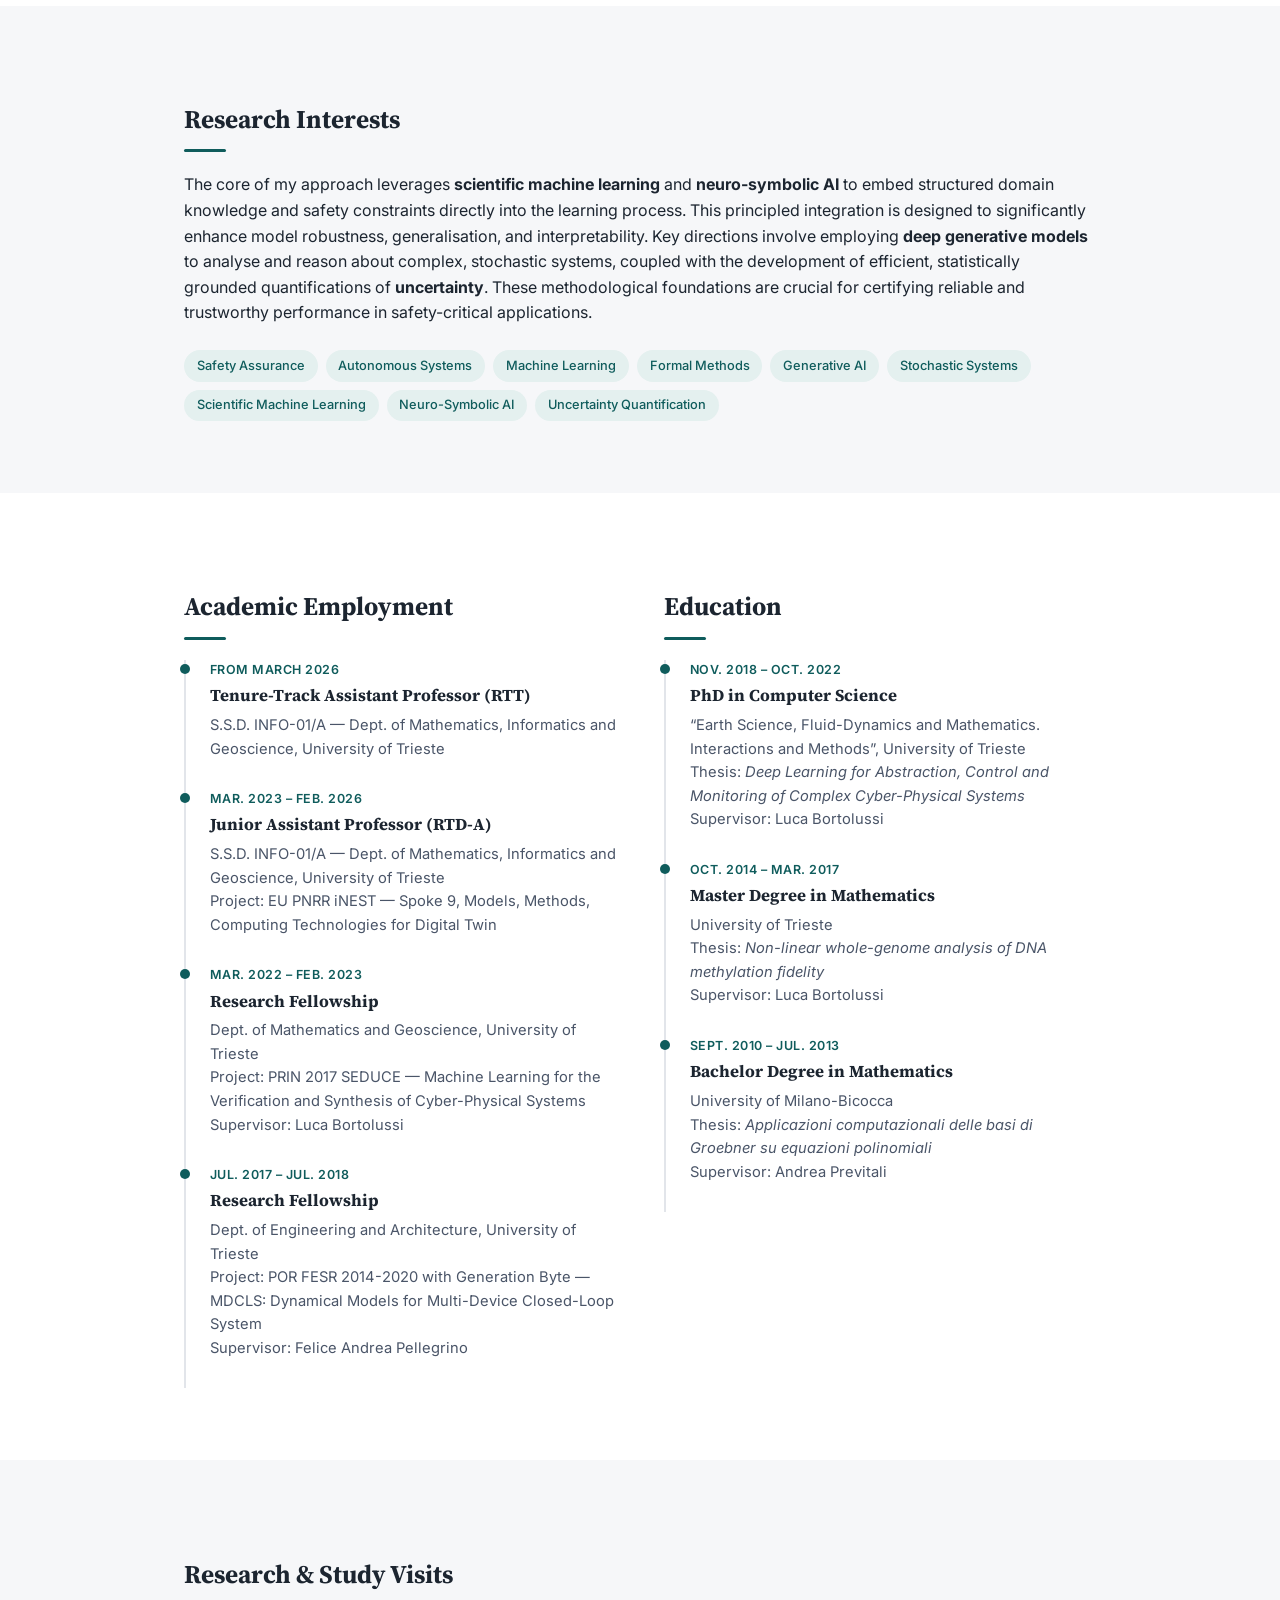
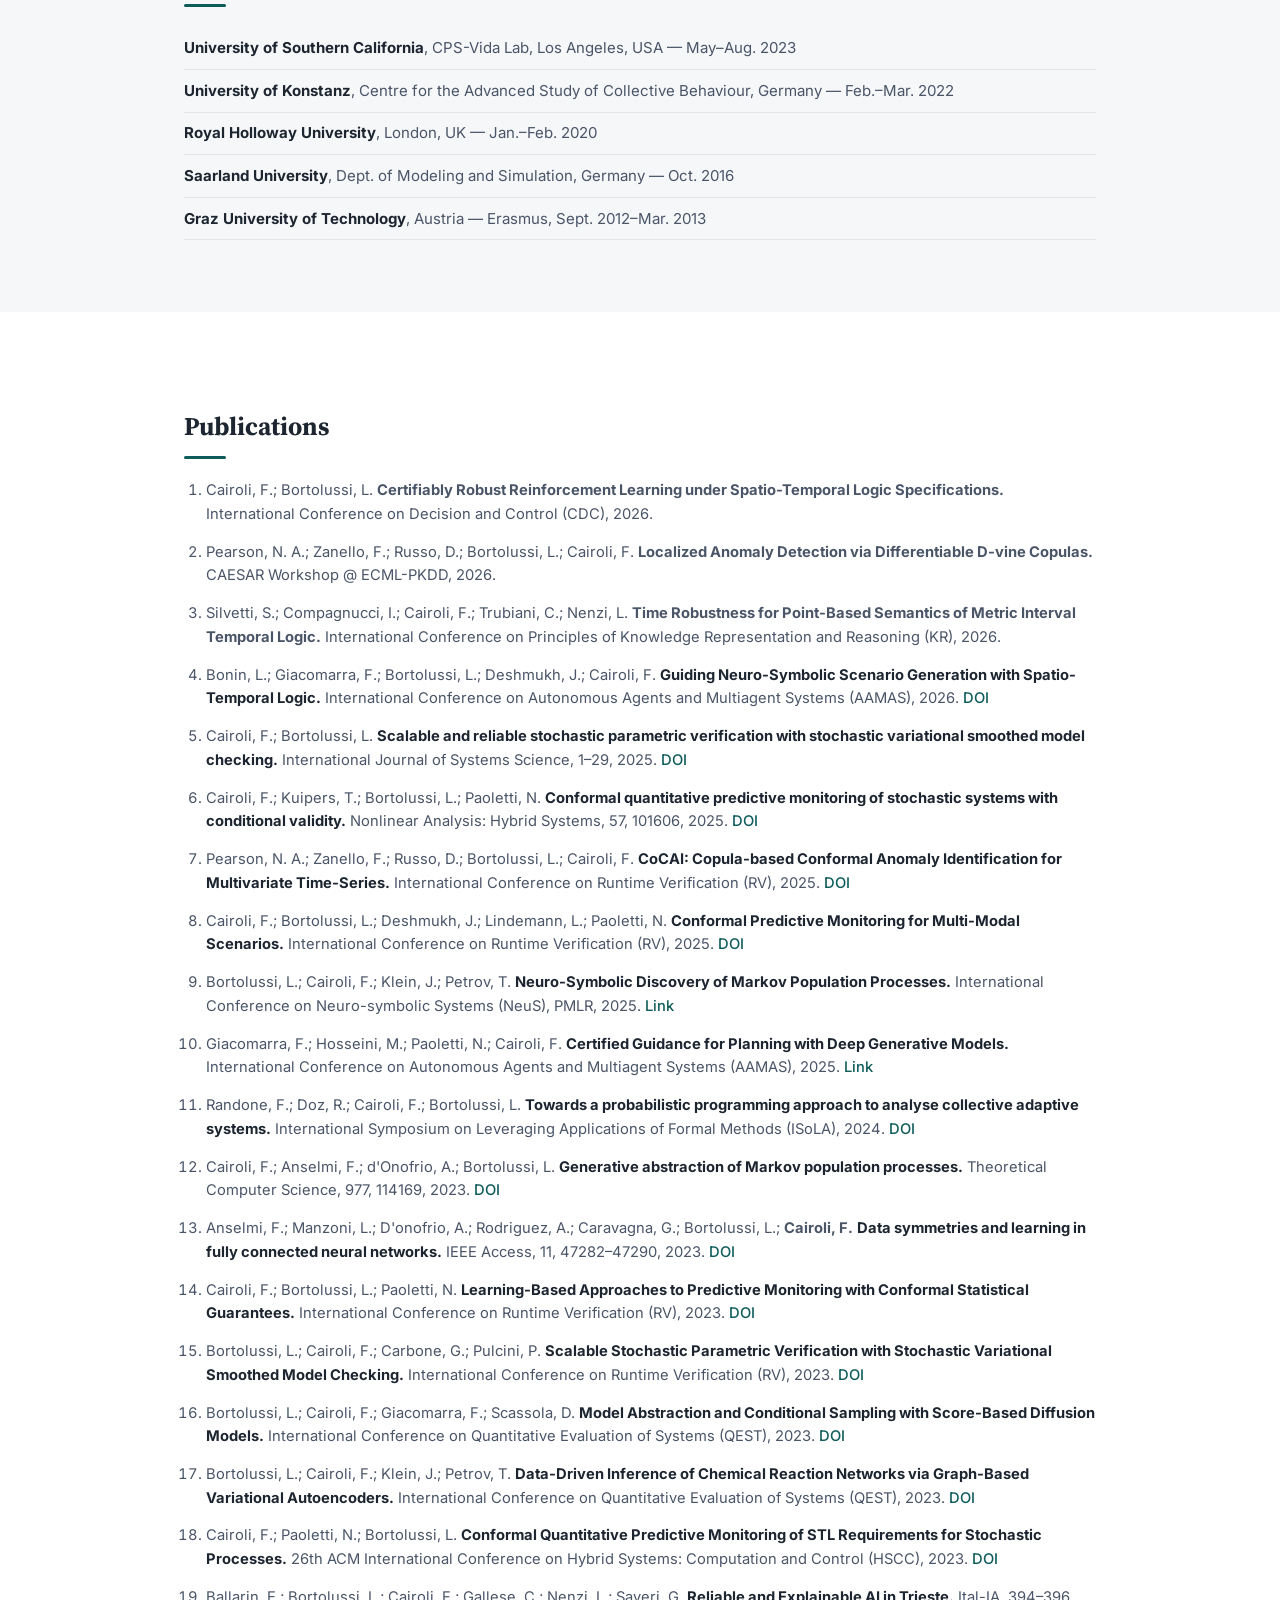
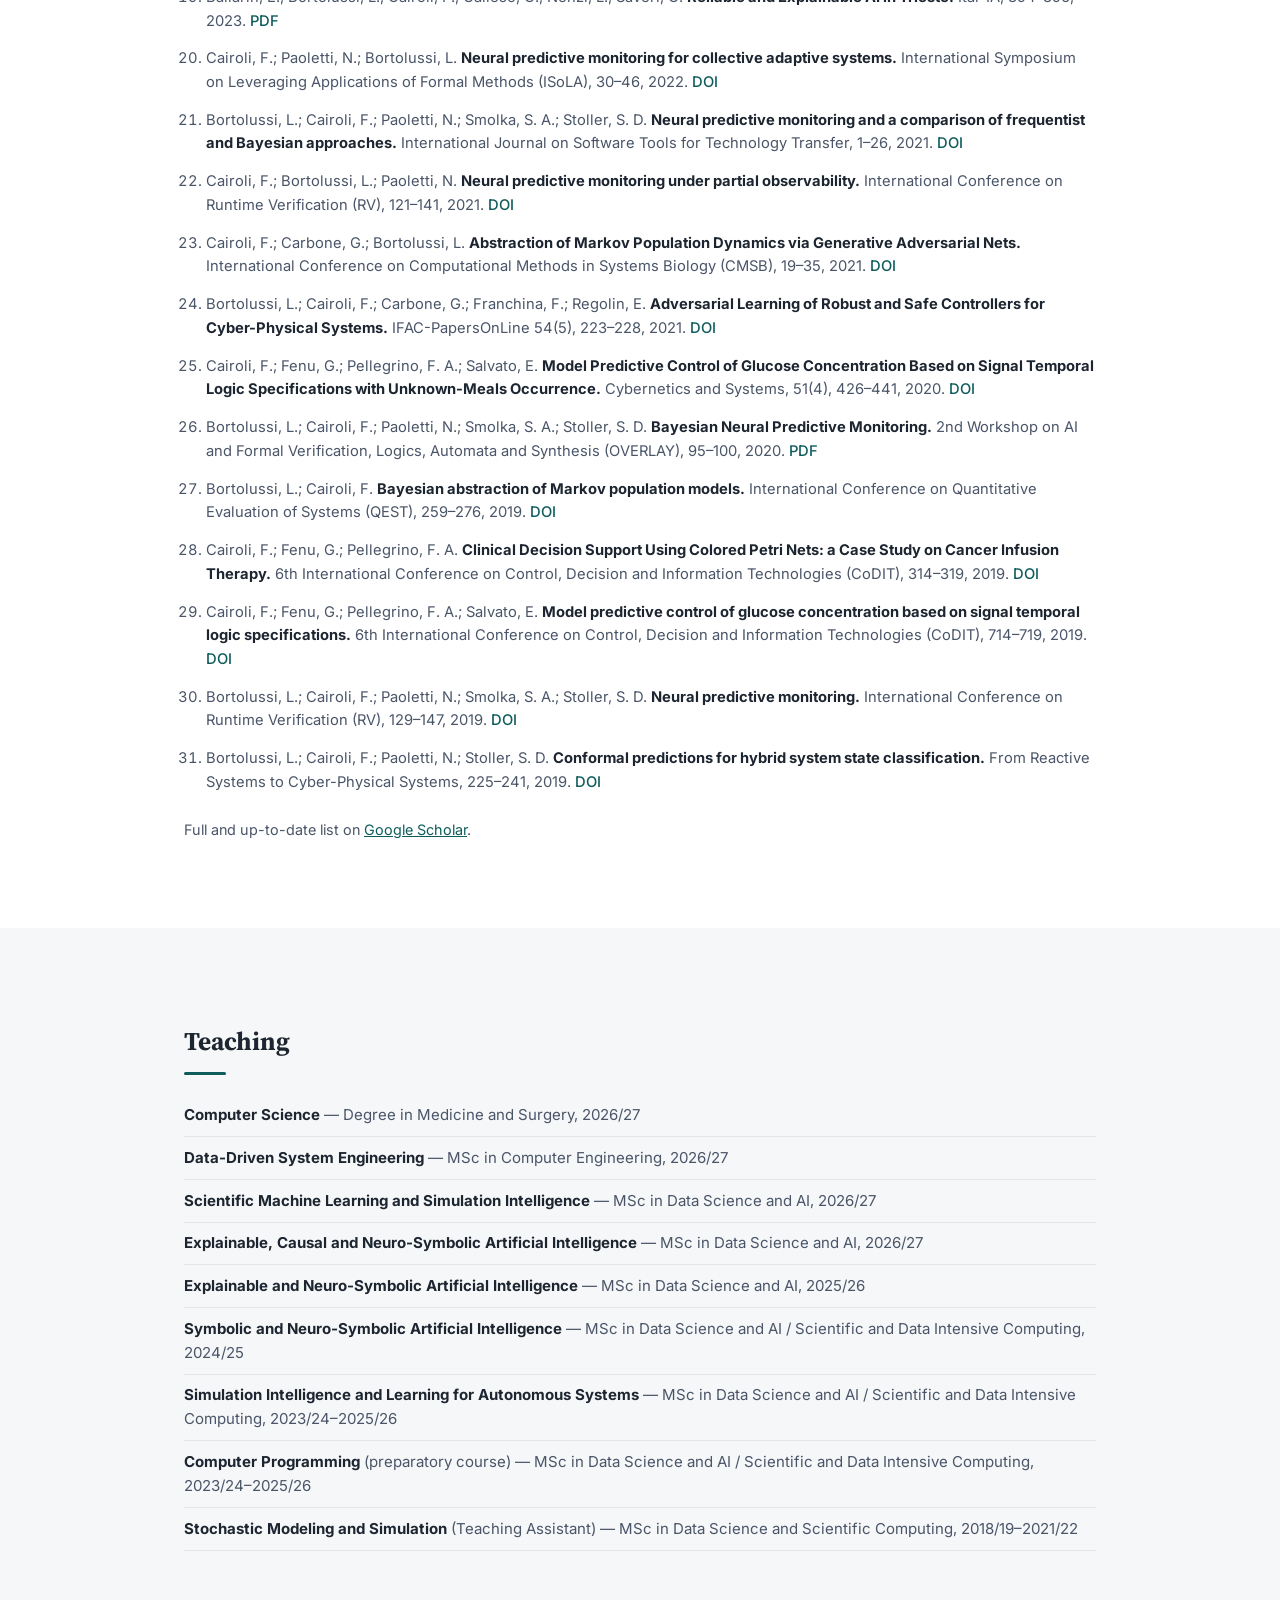
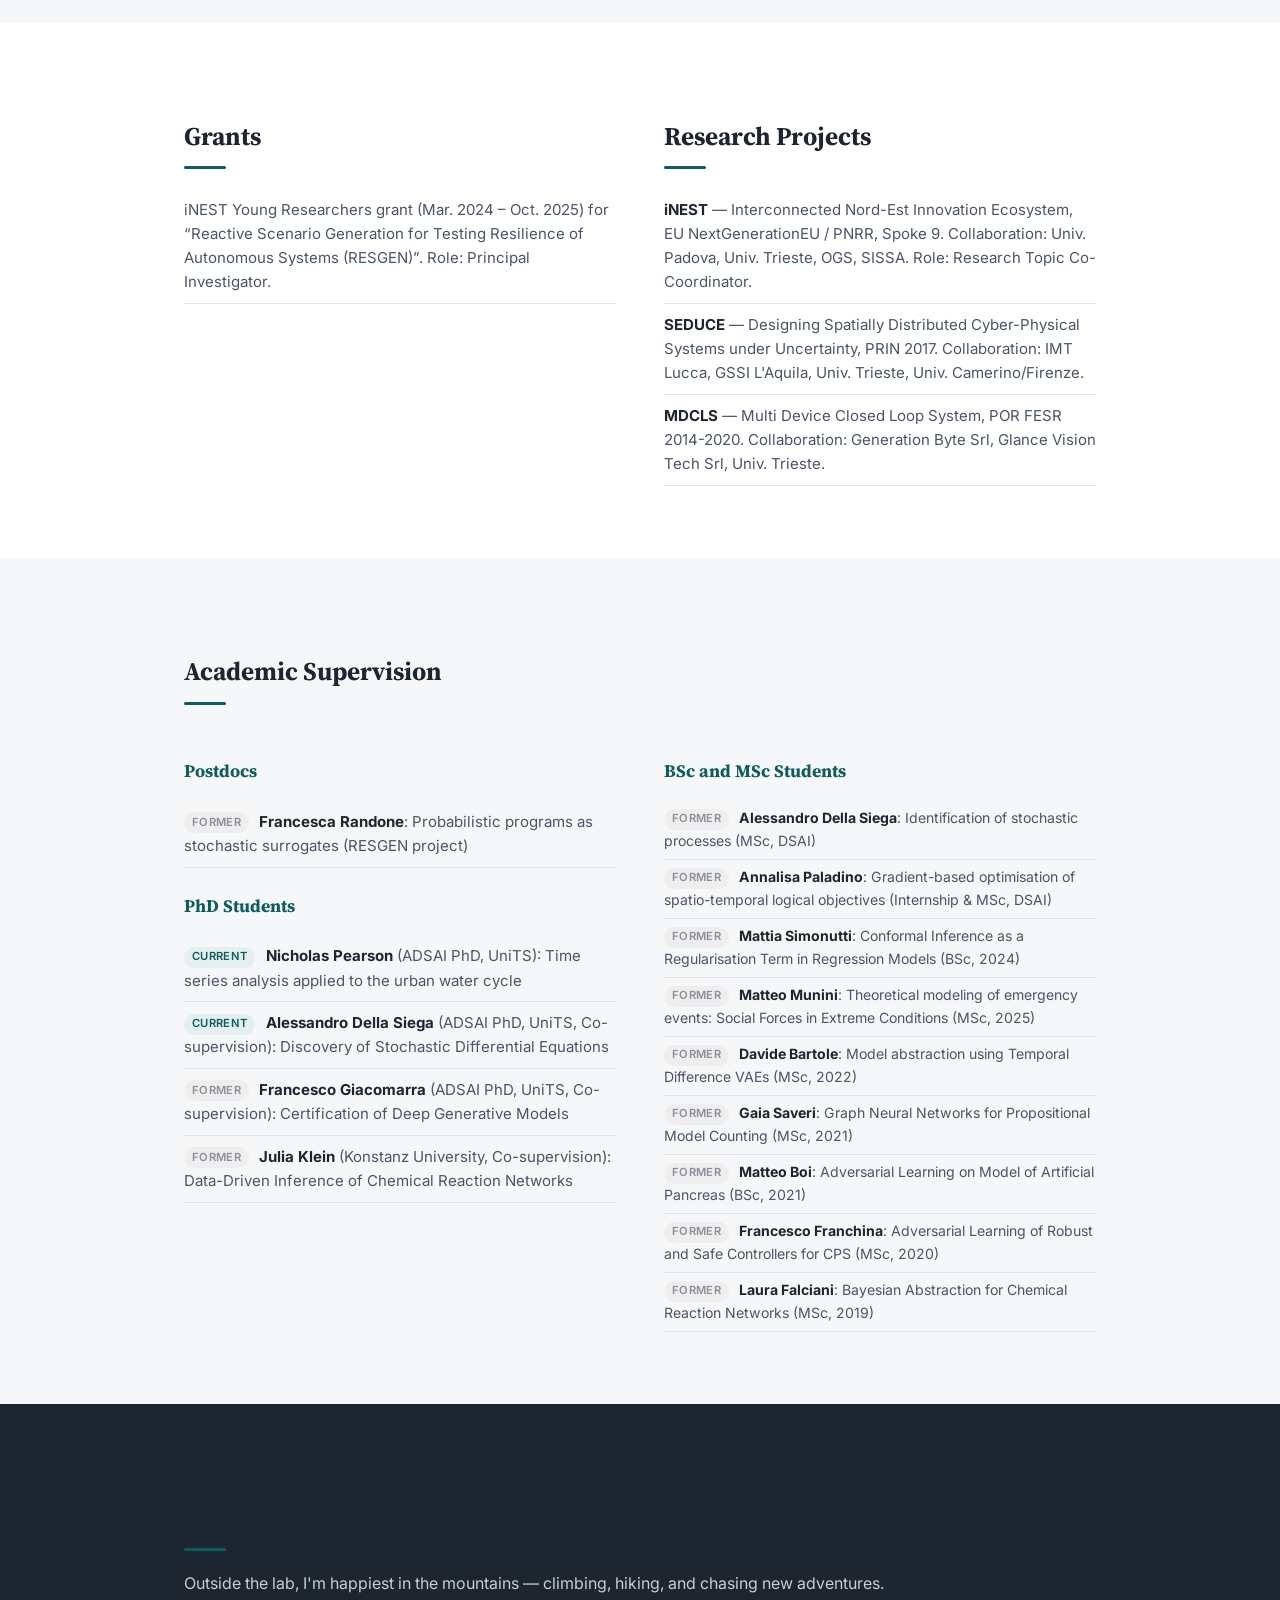
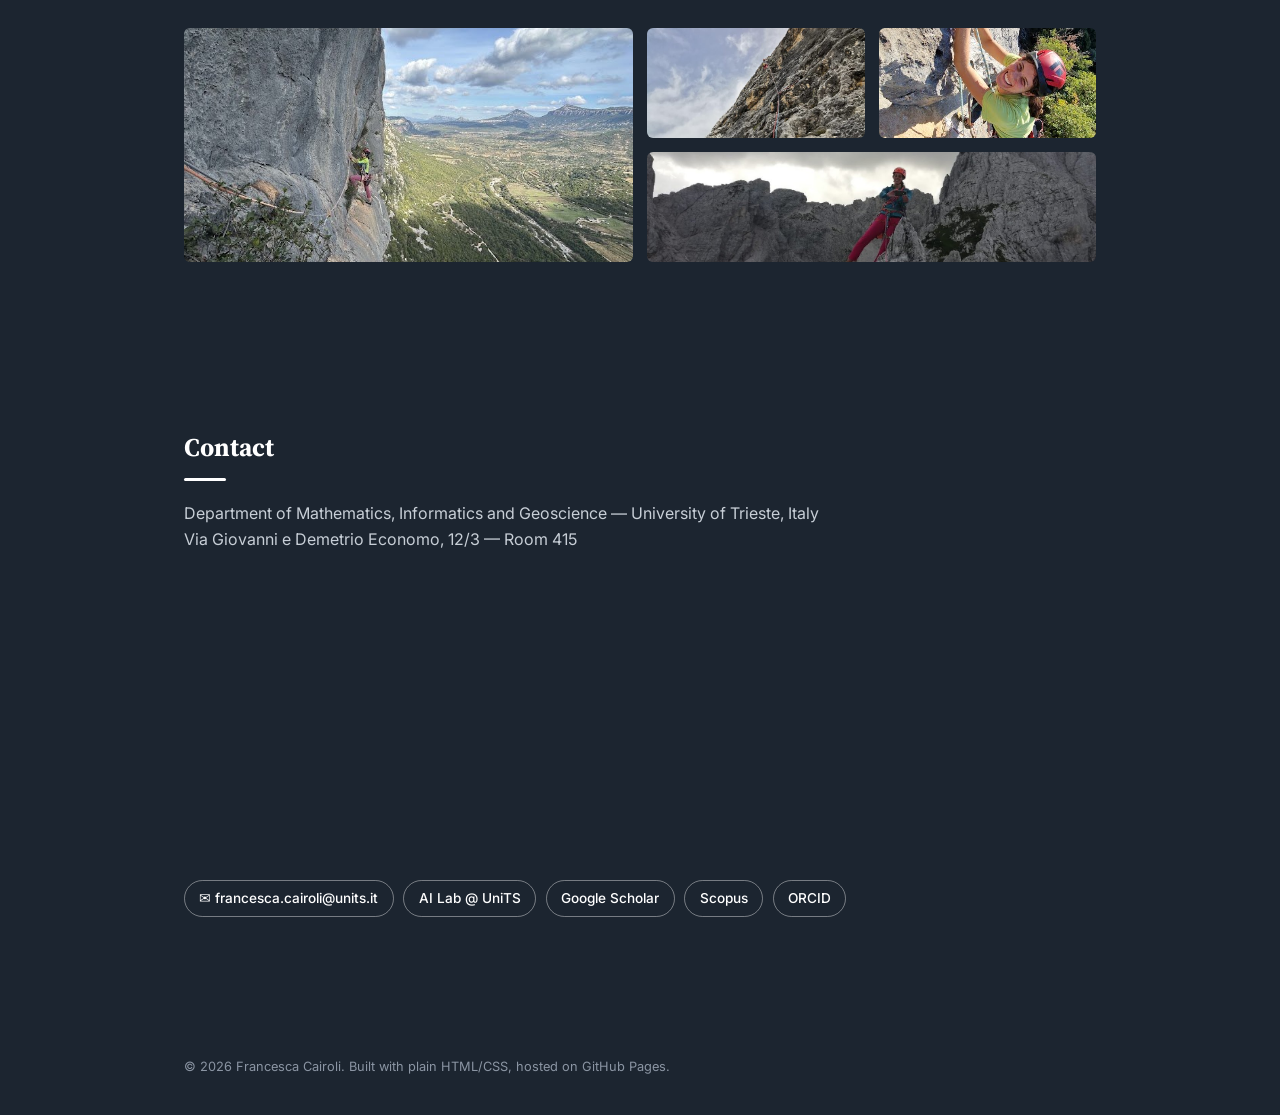
==== commit 4edd6aba: "Highlight key research interest terms in bold" ====
--- a/index.html
+++ b/index.html
@@ -47,10 +47,10 @@
         <p class="bio">
           My research focuses on the <strong>safety assurance of autonomous systems</strong>, strategically
           integrating the scalability of machine learning with the rigorous, verifiable guarantees of formal
-          methods. I combine <strong>scientific machine learning</strong> and <strong>neuro-symbolic techniques</strong>
+          methods. I combine <strong>scientific machine learning</strong> and <strong>neuro-symbolic AI</strong>
           to embed structured domain knowledge and safety constraints directly into the learning process —
-          using deep generative models to reason about complex, stochastic systems and developing efficient,
-          statistically grounded quantifications of uncertainty for safety-critical applications.
+          using <strong>deep generative models</strong> to reason about complex, stochastic systems and developing efficient,
+          statistically grounded quantifications of <strong>uncertainty</strong> for safety-critical applications.
         </p>
         <div class="hero-links">
           <a href="mailto:francesca.cairoli@units.it">✉ Email</a>
@@ -119,11 +119,11 @@
     <div class="container">
       <h2>Research Interests</h2>
       <p>
-        The core of my approach leverages scientific machine learning and neuro-symbolic techniques to embed
+        The core of my approach leverages <strong>scientific machine learning</strong> and <strong>neuro-symbolic AI</strong> to embed
         structured domain knowledge and safety constraints directly into the learning process. This principled
         integration is designed to significantly enhance model robustness, generalisation, and interpretability.
-        Key directions involve employing deep generative models to analyse and reason about complex, stochastic
-        systems, coupled with the development of efficient, statistically grounded quantifications of uncertainty.
+        Key directions involve employing <strong>deep generative models</strong> to analyse and reason about complex, stochastic
+        systems, coupled with the development of efficient, statistically grounded quantifications of <strong>uncertainty</strong>.
         These methodological foundations are crucial for certifying reliable and trustworthy performance in
         safety-critical applications.
       </p>
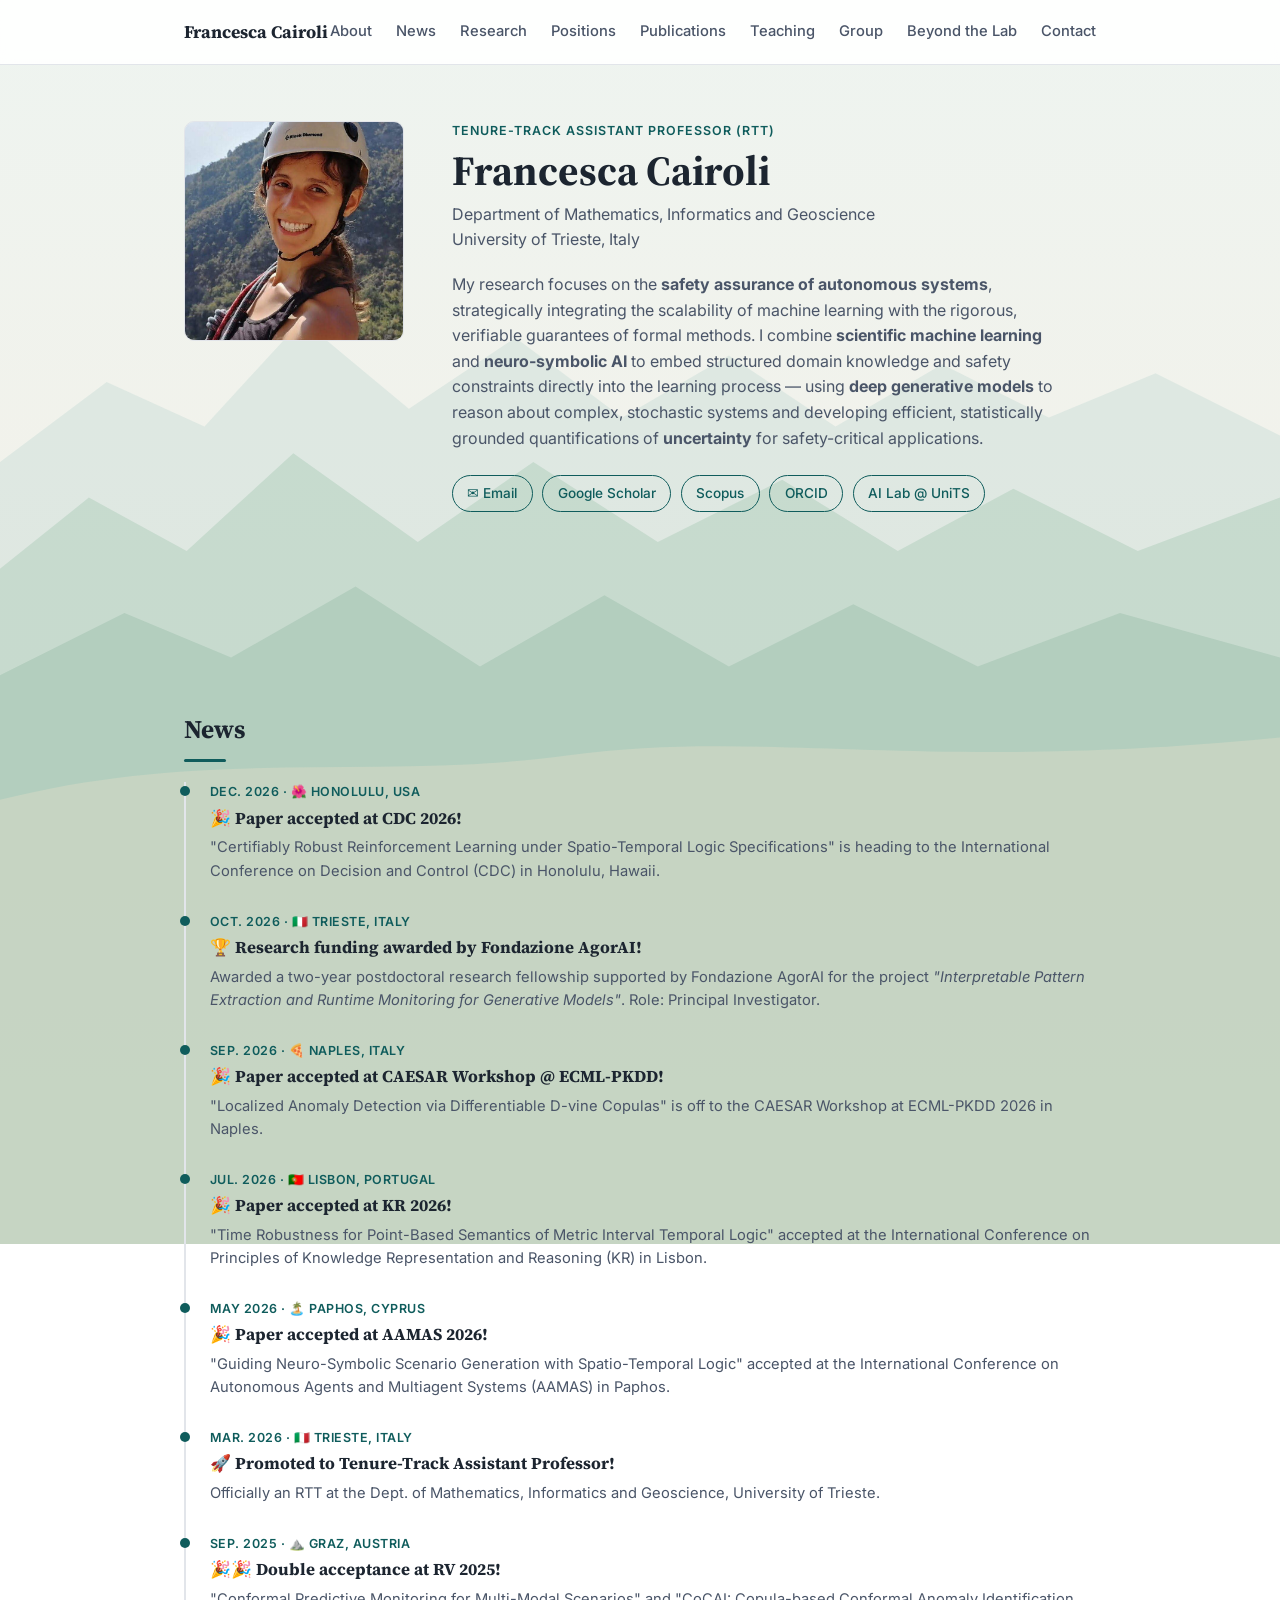
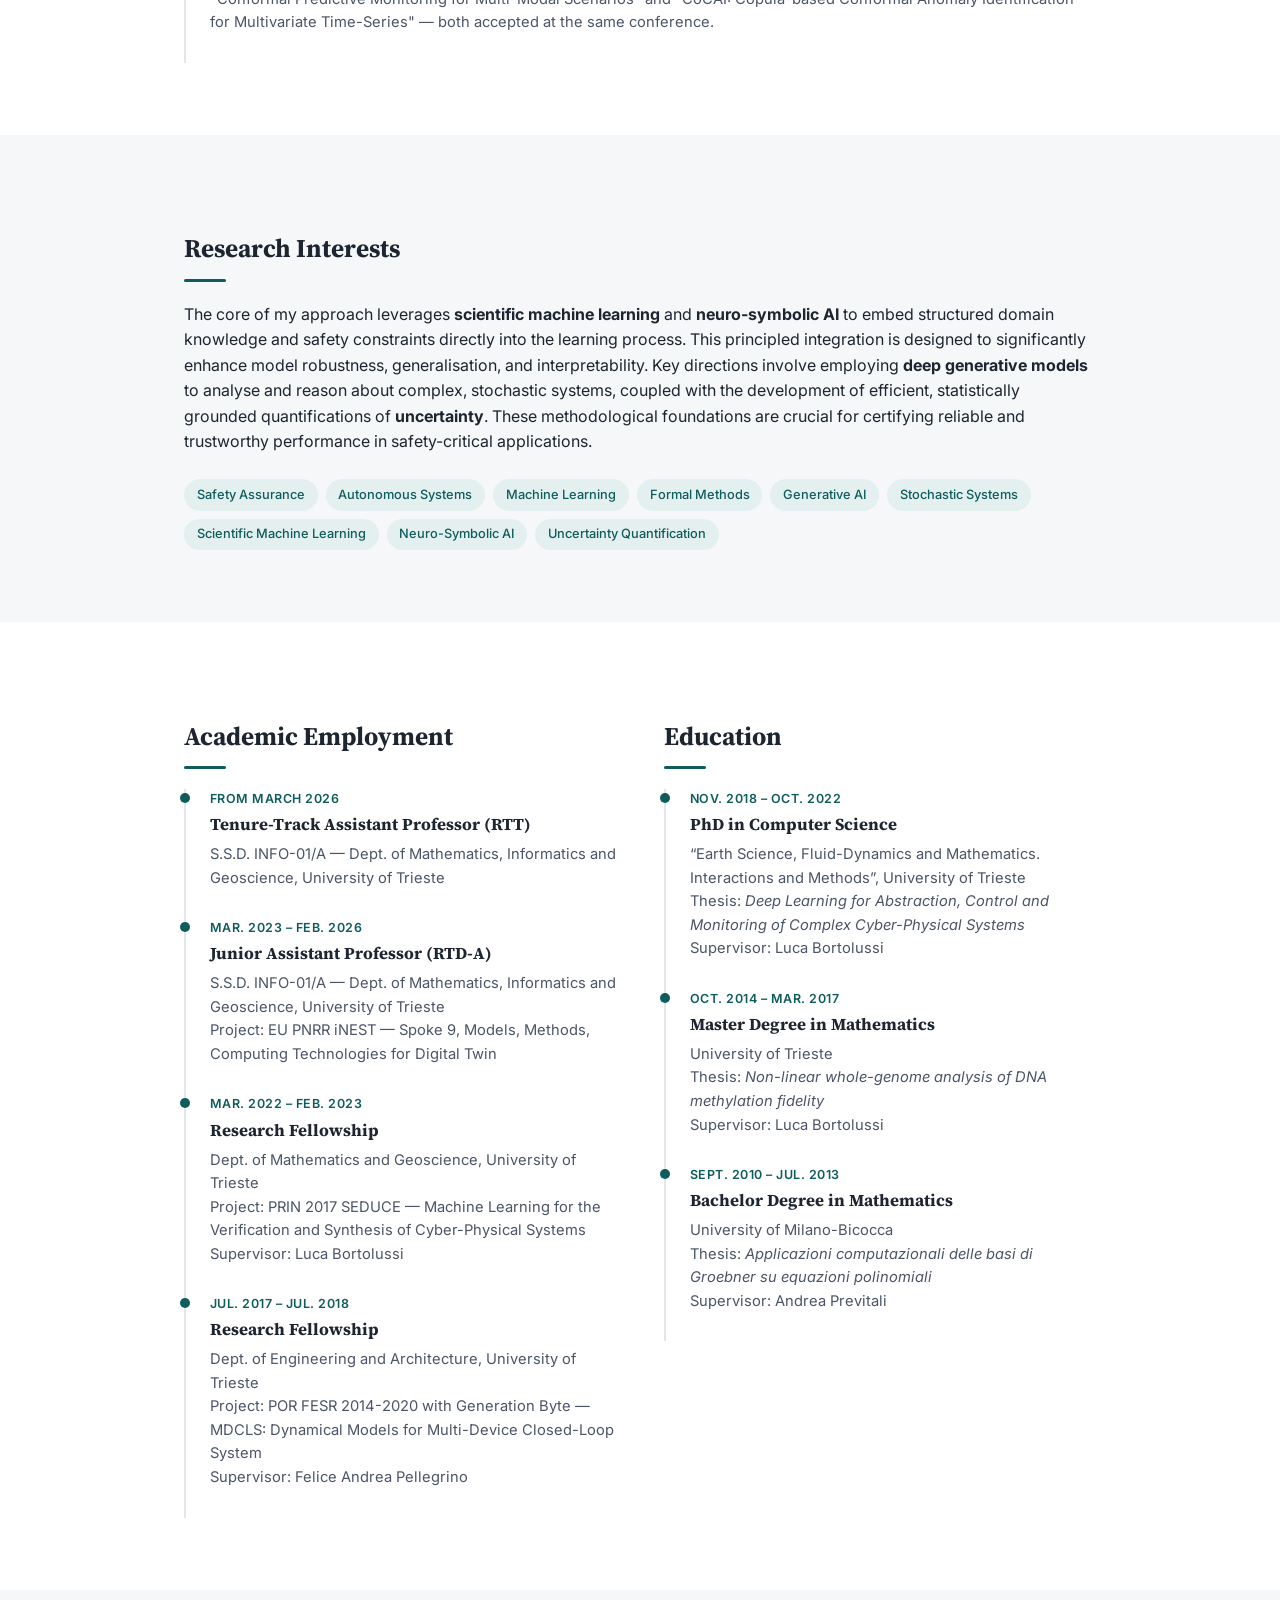
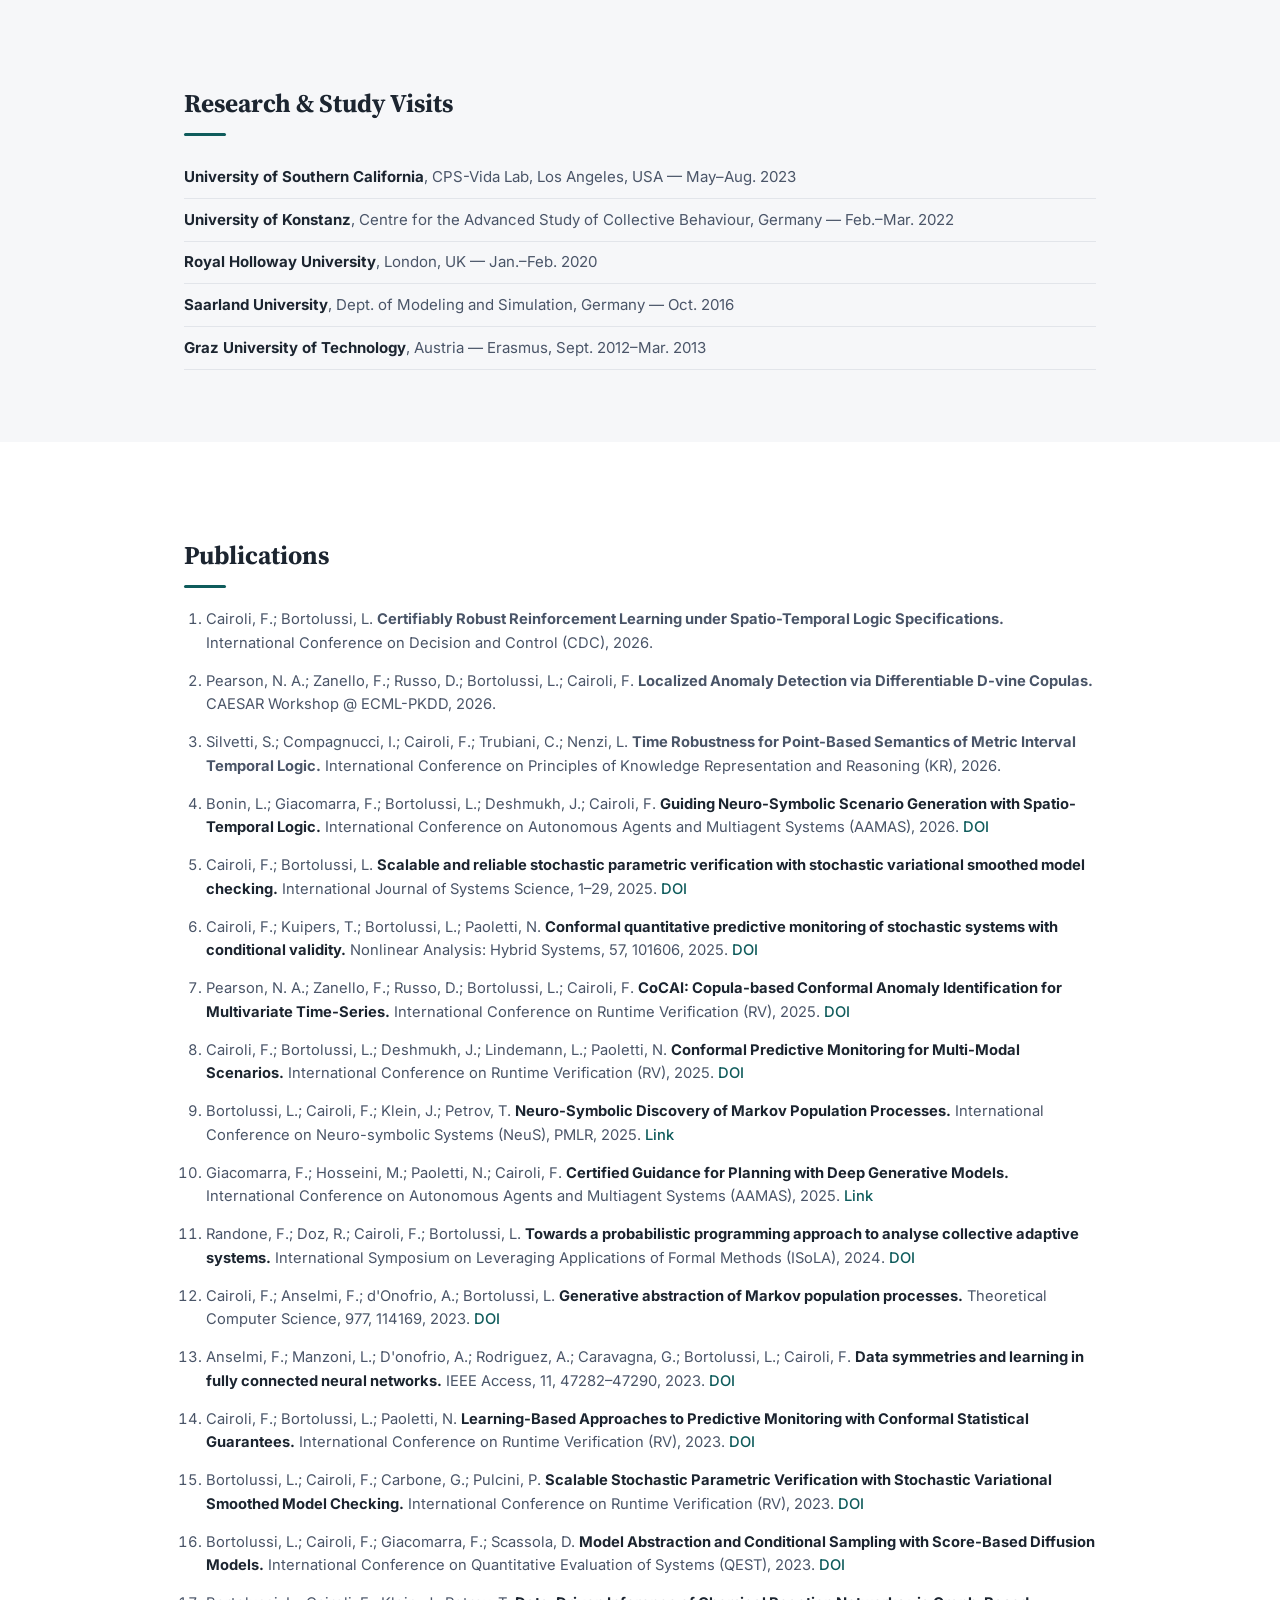
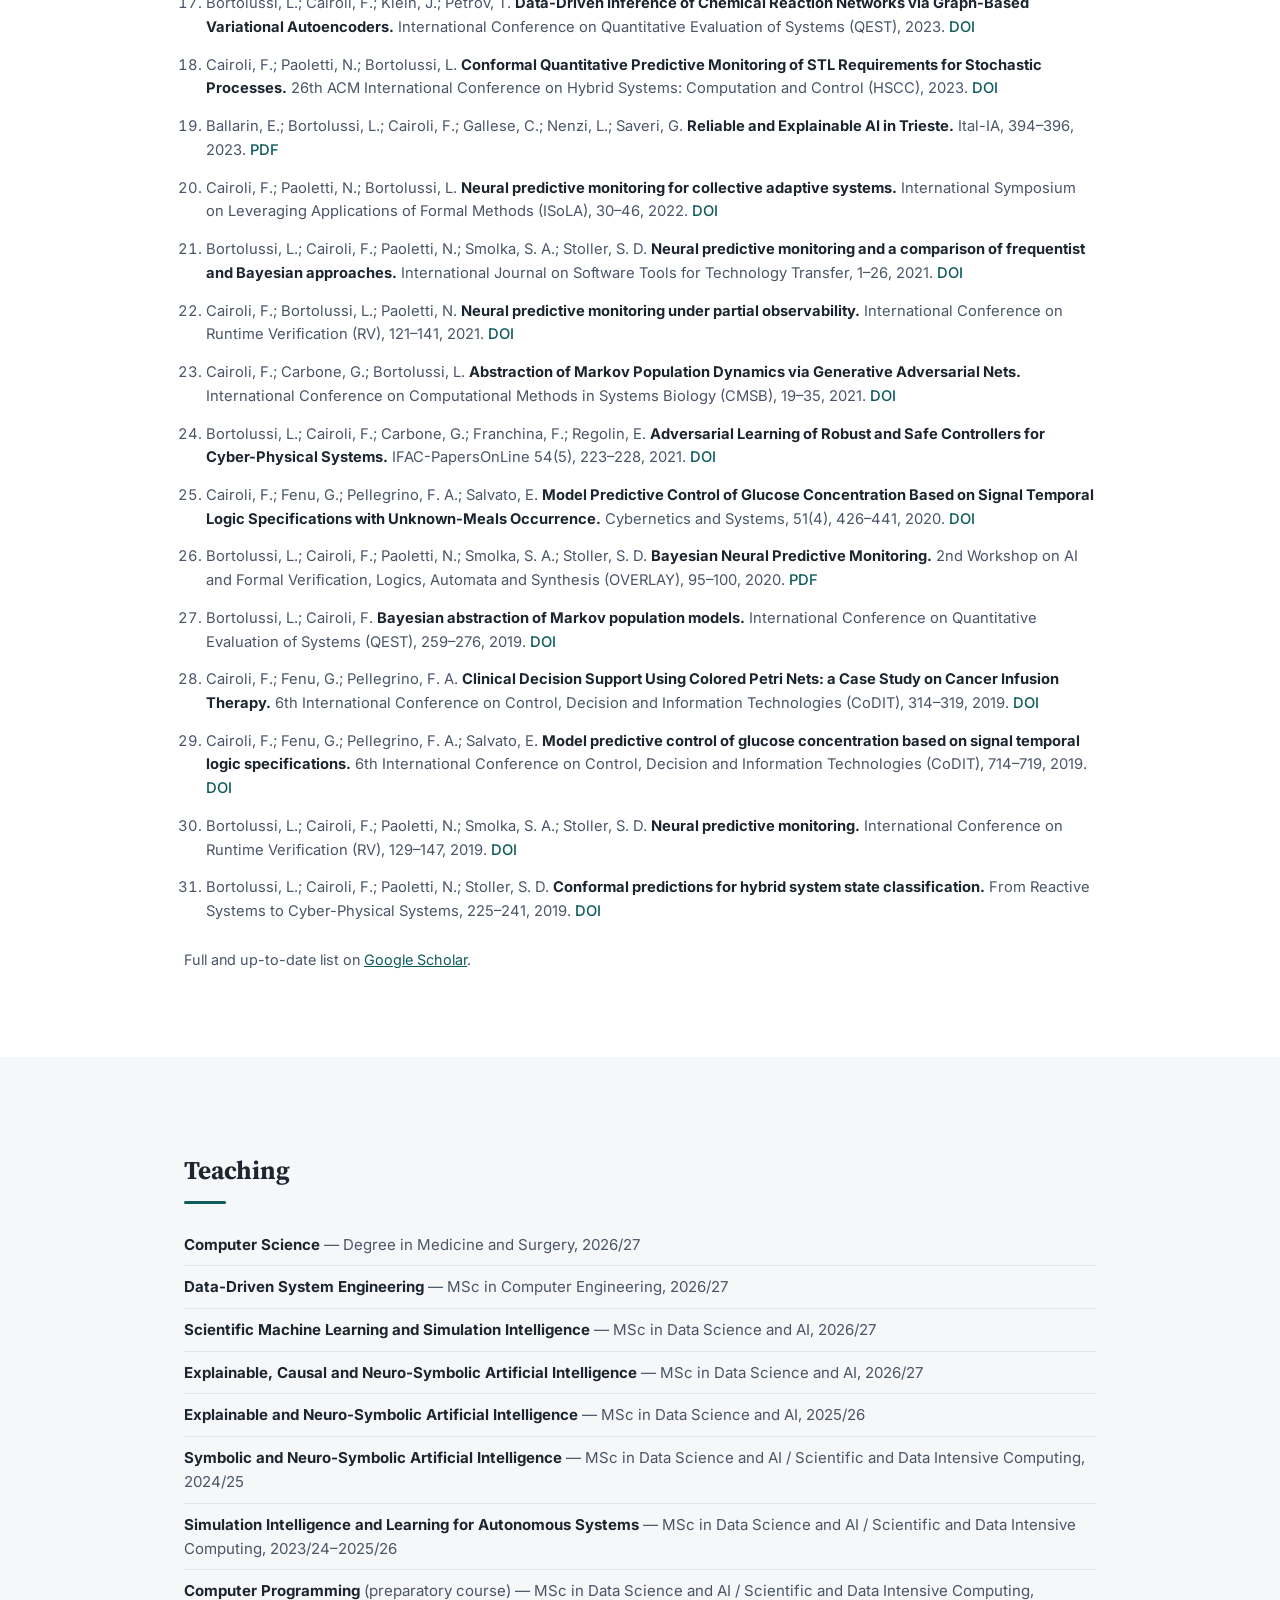
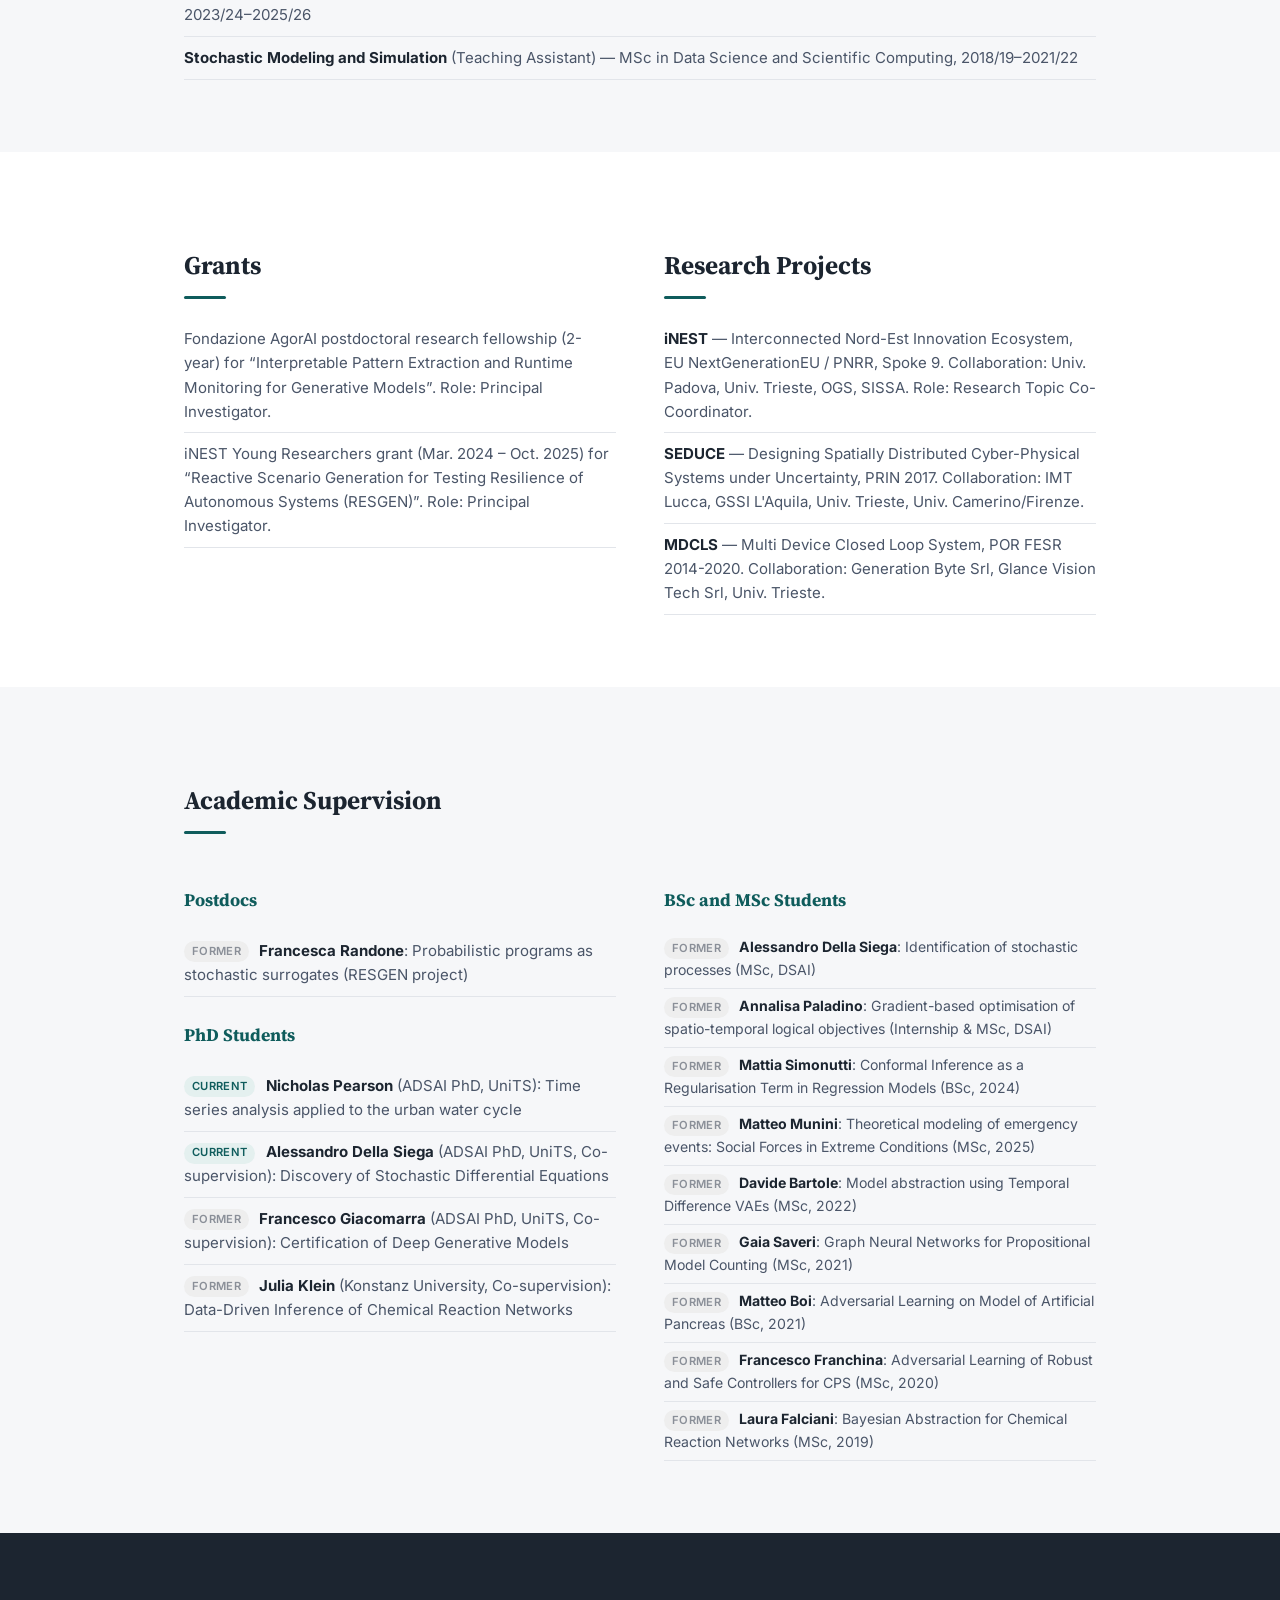
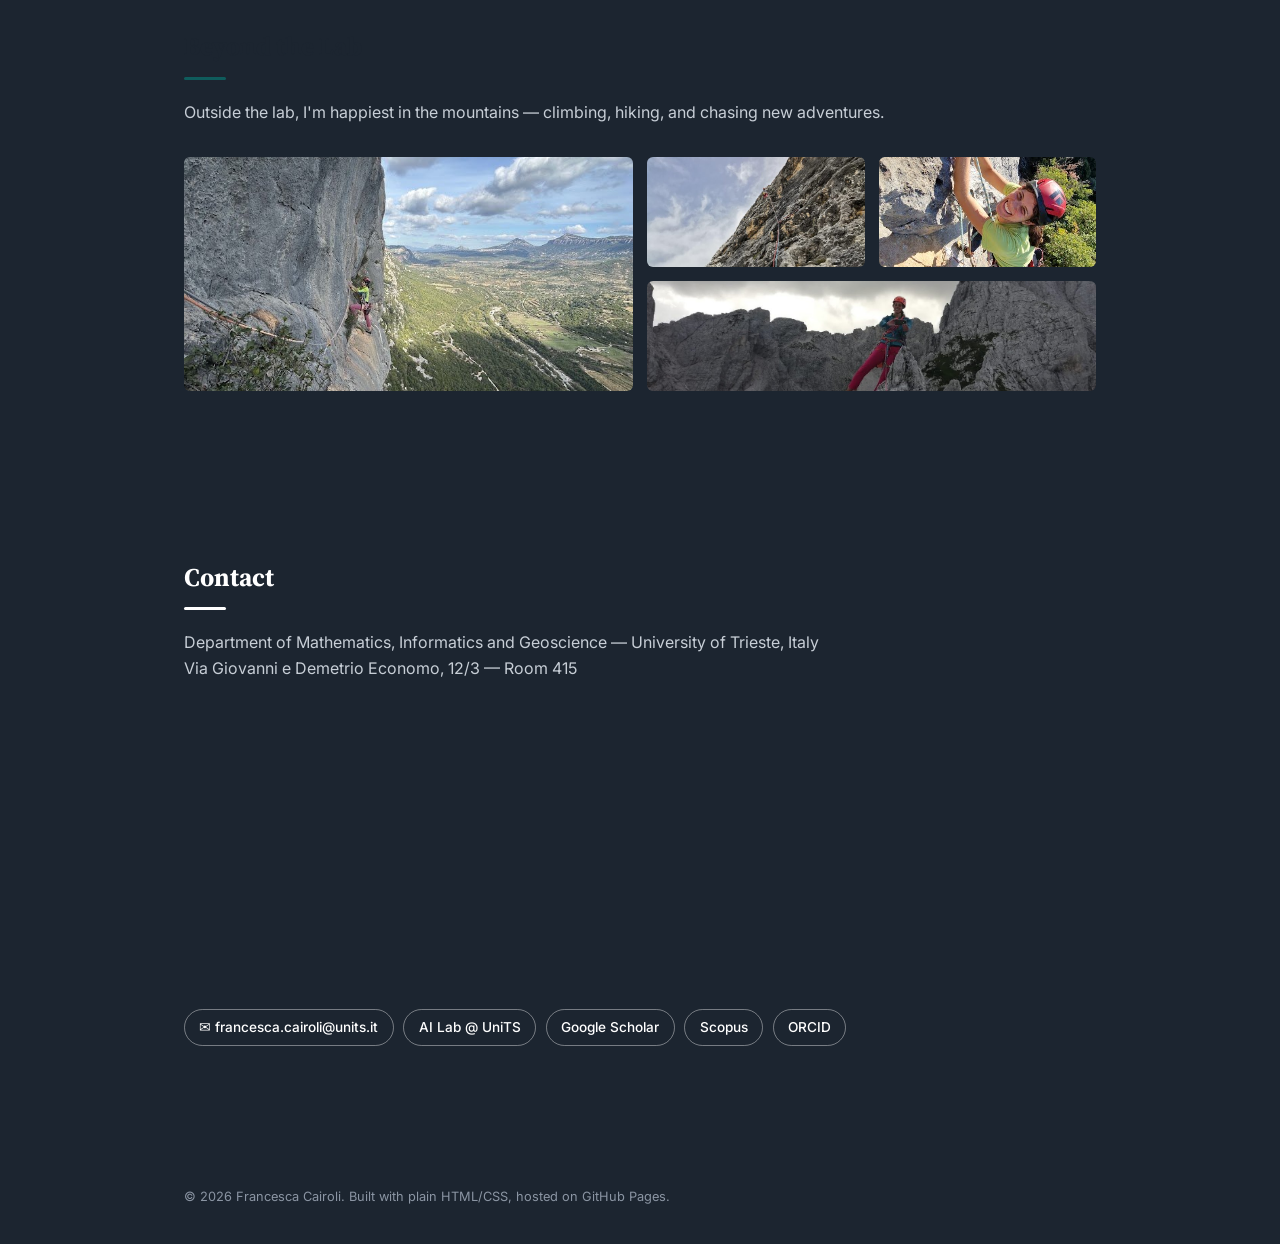
==== commit 7a12454d: "Update title and add research funding details Updated title and added new research funding informati" ====
--- a/index.html
+++ b/index.html
@@ -3,7 +3,7 @@
 <head>
 <meta charset="UTF-8">
 <meta name="viewport" content="width=device-width, initial-scale=1.0">
-<title>Francesca Cairoli — Assistant Professor, University of Trieste</title>
+<title>Francesca Cairoli — Tenure-Track Assistant Professor, University of Trieste</title>
 <meta name="description" content="Francesca Cairoli, Tenure-Track Assistant Professor at the University of Trieste. Research on safety assurance of autonomous systems, scientific machine learning, and neuro-symbolic AI.">
 <link rel="icon" href="data:,">
 <link rel="preconnect" href="https://fonts.googleapis.com">
@@ -76,6 +76,13 @@
           </div>
         </li>
         <li>
+          <div class="timeline-date">Oct. 2026 · 🇮🇹 Trieste, Italy</div>
+          <div class="timeline-body">
+            <h3>🏆 Research funding awarded by Fondazione AgorAI!</h3>
+            <p>Awarded a two-year postdoctoral research fellowship supported by Fondazione AgorAI for the project <em>"Interpretable Pattern Extraction and Runtime Monitoring for Generative Models"</em>. Role: Principal Investigator.</p>
+          </div>
+        </li>
+        <li>
           <div class="timeline-date">Sep. 2026 · 🍕 Naples, Italy</div>
           <div class="timeline-body">
             <h3>🎉 Paper accepted at CAESAR Workshop @ ECML-PKDD!</h3>
@@ -243,7 +250,7 @@
         <li>Giacomarra, F.; Hosseini, M.; Paoletti, N.; Cairoli, F. <a class="pub-title-link" href="https://dl.acm.org/doi/10.5555/3709347.3743606" target="_blank" rel="noopener"><strong>Certified Guidance for Planning with Deep Generative Models.</strong></a> International Conference on Autonomous Agents and Multiagent Systems (AAMAS), 2025. <a href="https://dl.acm.org/doi/10.5555/3709347.3743606" target="_blank" rel="noopener">Link</a></li>
         <li>Randone, F.; Doz, R.; Cairoli, F.; Bortolussi, L. <a class="pub-title-link" href="https://doi.org/10.1007/978-3-031-73709-1_11" target="_blank" rel="noopener"><strong>Towards a probabilistic programming approach to analyse collective adaptive systems.</strong></a> International Symposium on Leveraging Applications of Formal Methods (ISoLA), 2024. <a href="https://doi.org/10.1007/978-3-031-73709-1_11" target="_blank" rel="noopener">DOI</a></li>
         <li>Cairoli, F.; Anselmi, F.; d'Onofrio, A.; Bortolussi, L. <a class="pub-title-link" href="https://doi.org/10.1016/j.tcs.2023.114169" target="_blank" rel="noopener"><strong>Generative abstraction of Markov population processes.</strong></a> Theoretical Computer Science, 977, 114169, 2023. <a href="https://doi.org/10.1016/j.tcs.2023.114169" target="_blank" rel="noopener">DOI</a></li>
-        <li>Anselmi, F.; Manzoni, L.; D'onofrio, A.; Rodriguez, A.; Caravagna, G.; Bortolussi, L.; <strong>Cairoli, F.</strong> <a class="pub-title-link" href="https://doi.org/10.1109/ACCESS.2023.3274938" target="_blank" rel="noopener"><strong>Data symmetries and learning in fully connected neural networks.</strong></a> IEEE Access, 11, 47282–47290, 2023. <a href="https://doi.org/10.1109/ACCESS.2023.3274938" target="_blank" rel="noopener">DOI</a></li>
+        <li>Anselmi, F.; Manzoni, L.; D'onofrio, A.; Rodriguez, A.; Caravagna, G.; Bortolussi, L.; Cairoli, F. <a class="pub-title-link" href="https://doi.org/10.1109/ACCESS.2023.3274938" target="_blank" rel="noopener"><strong>Data symmetries and learning in fully connected neural networks.</strong></a> IEEE Access, 11, 47282–47290, 2023. <a href="https://doi.org/10.1109/ACCESS.2023.3274938" target="_blank" rel="noopener">DOI</a></li>
         <li>Cairoli, F.; Bortolussi, L.; Paoletti, N. <a class="pub-title-link" href="https://doi.org/10.1007/978-3-031-44267-4_26" target="_blank" rel="noopener"><strong>Learning-Based Approaches to Predictive Monitoring with Conformal Statistical Guarantees.</strong></a> International Conference on Runtime Verification (RV), 2023. <a href="https://doi.org/10.1007/978-3-031-44267-4_26" target="_blank" rel="noopener">DOI</a></li>
         <li>Bortolussi, L.; Cairoli, F.; Carbone, G.; Pulcini, P. <a class="pub-title-link" href="https://doi.org/10.1007/978-3-031-44267-4_3" target="_blank" rel="noopener"><strong>Scalable Stochastic Parametric Verification with Stochastic Variational Smoothed Model Checking.</strong></a> International Conference on Runtime Verification (RV), 2023. <a href="https://doi.org/10.1007/978-3-031-44267-4_3" target="_blank" rel="noopener">DOI</a></li>
         <li>Bortolussi, L.; Cairoli, F.; Giacomarra, F.; Scassola, D. <a class="pub-title-link" href="https://doi.org/10.1007/978-3-031-43835-6_21" target="_blank" rel="noopener"><strong>Model Abstraction and Conditional Sampling with Score-Based Diffusion Models.</strong></a> International Conference on Quantitative Evaluation of Systems (QEST), 2023. <a href="https://doi.org/10.1007/978-3-031-43835-6_21" target="_blank" rel="noopener">DOI</a></li>
@@ -292,6 +299,7 @@
       <div>
         <h2>Grants</h2>
         <ul class="plain-list">
+          <li>Fondazione AgorAI postdoctoral research fellowship (2-year) for “Interpretable Pattern Extraction and Runtime Monitoring for Generative Models”. Role: Principal Investigator.</li>
           <li>iNEST Young Researchers grant (Mar. 2024 – Oct. 2025) for “Reactive Scenario Generation for Testing Resilience of Autonomous Systems (RESGEN)”. Role: Principal Investigator.</li>
         </ul>
       </div>
